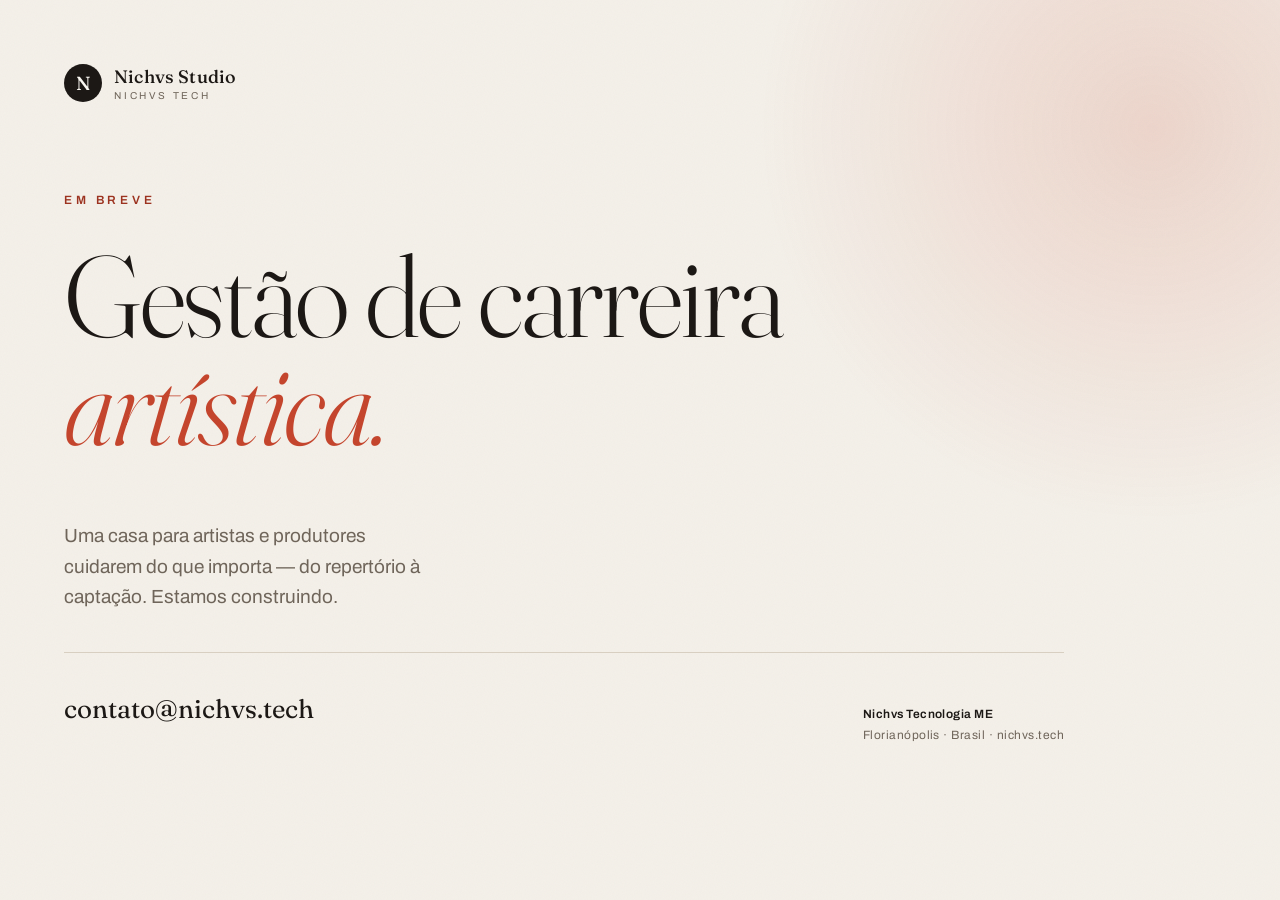
==== index.html @ f80155aa "feat: landing em breve nichvs.studio" ====
<!DOCTYPE html>
<html lang="pt-BR">
<head>
<meta charset="UTF-8">
<meta name="viewport" content="width=device-width, initial-scale=1.0">
<title>Nichvs Studio — em breve</title>
<meta name="description" content="Nichvs Studio — gestão de carreira artística. Em breve.">
<meta property="og:title" content="Nichvs Studio">
<meta property="og:description" content="Gestão de carreira artística. Em breve.">
<meta property="og:type" content="website">
<link rel="preconnect" href="https://fonts.googleapis.com">
<link rel="preconnect" href="https://fonts.gstatic.com" crossorigin>
<link href="https://fonts.googleapis.com/css2?family=Fraunces:opsz,wght@9..144,300;9..144,400;9..144,500;9..144,600&family=Archivo:wght@400;500;600&display=swap" rel="stylesheet">
<style>
  :root{
    --bg:#f4f0e9;
    --ink:#1c1815;
    --muted:#6f655a;
    --line:#d8cfc1;
    --accent:#c4452d;       /* terracotta quente */
    --accent-deep:#9c3320;
    --paper:#faf7f1;
    --display:'Fraunces', Georgia, serif;
    --body:'Archivo', system-ui, sans-serif;
  }
  *{margin:0;padding:0;box-sizing:border-box}
  html,body{height:100%}
  body{
    font-family:var(--body);
    background:var(--bg);
    color:var(--ink);
    -webkit-font-smoothing:antialiased;
    overflow:hidden;
    position:relative;
  }
  /* textura de grão sutil */
  body::before{
    content:"";
    position:fixed; inset:0;
    background-image:url("data:image/svg+xml,%3Csvg xmlns='http://www.w3.org/2000/svg' width='120' height='120'%3E%3Cfilter id='n'%3E%3CfeTurbulence type='fractalNoise' baseFrequency='0.9' numOctaves='3'/%3E%3C/filter%3E%3Crect width='100%25' height='100%25' filter='url(%23n)' opacity='0.035'/%3E%3C/svg%3E");
    pointer-events:none; z-index:1;
  }
  /* halo de cor quente */
  .halo{
    position:fixed;
    width:70vmax; height:70vmax;
    right:-25vmax; top:-25vmax;
    background:radial-gradient(circle, rgba(196,69,45,0.16), transparent 62%);
    border-radius:50%;
    z-index:0;
    animation:drift 22s ease-in-out infinite alternate;
  }
  @keyframes drift{ from{transform:translate(0,0)} to{transform:translate(-4vmax,4vmax)} }

  .wrap{
    position:relative; z-index:2;
    height:100%;
    display:flex; flex-direction:column;
    padding:clamp(28px,5vw,64px);
  }
  header{
    display:flex; align-items:center; gap:12px;
    opacity:0; animation:rise .9s .1s cubic-bezier(.2,.8,.2,1) forwards;
  }
  .mark{
    width:38px; height:38px; border-radius:50%;
    background:var(--ink); color:var(--paper);
    display:grid; place-items:center;
    font-family:var(--display); font-weight:500; font-size:19px;
    line-height:1;
  }
  .brand{ font-family:var(--display); font-weight:500; font-size:18px; letter-spacing:.01em; }
  .brand small{ display:block; font-family:var(--body); font-weight:400; font-size:10px; letter-spacing:.28em; text-transform:uppercase; color:var(--muted); margin-top:2px;}

  main{ flex:1; display:flex; flex-direction:column; justify-content:center; max-width:1000px; }
  .eyebrow{
    font-size:12px; letter-spacing:.32em; text-transform:uppercase; color:var(--accent-deep);
    font-weight:600; margin-bottom:clamp(20px,3vw,34px);
    opacity:0; animation:rise .9s .3s cubic-bezier(.2,.8,.2,1) forwards;
  }
  h1{
    font-family:var(--display);
    font-weight:300;
    font-size:clamp(44px,9vw,124px);
    line-height:.94;
    letter-spacing:-.02em;
    margin-bottom:clamp(22px,3vw,32px);
  }
  h1 .l{ display:block; opacity:0; transform:translateY(26px); animation:rise 1s cubic-bezier(.2,.8,.2,1) forwards; }
  h1 .l:nth-child(1){ animation-delay:.42s }
  h1 .l:nth-child(2){ animation-delay:.54s }
  h1 em{ font-style:italic; color:var(--accent); }
  h1 .l:last-child{ padding-bottom:.12em; }
  .tag{
    font-size:clamp(15px,1.7vw,19px);
    color:var(--muted); max-width:33ch; line-height:1.6;
    margin-top:clamp(10px,1.6vw,18px);
    opacity:0; animation:rise .9s .72s cubic-bezier(.2,.8,.2,1) forwards;
  }
  .rule{
    height:1px; background:var(--line); margin:clamp(26px,4vw,40px) 0;
    transform:scaleX(0); transform-origin:left;
    animation:grow 1.1s .8s cubic-bezier(.2,.8,.2,1) forwards;
  }
  @keyframes grow{ to{transform:scaleX(1)} }

  footer{
    display:flex; flex-wrap:wrap; gap:16px 40px; align-items:baseline; justify-content:space-between;
    opacity:0; animation:rise .9s .95s cubic-bezier(.2,.8,.2,1) forwards;
  }
  .contact{ font-family:var(--display); font-size:clamp(18px,2.4vw,26px); color:var(--ink); text-decoration:none; position:relative; }
  .contact::after{ content:""; position:absolute; left:0; bottom:-3px; width:100%; height:1px; background:var(--accent); transform:scaleX(0); transform-origin:right; transition:transform .4s cubic-bezier(.2,.8,.2,1);}
  .contact:hover::after{ transform:scaleX(1); transform-origin:left; }
  .meta{ font-size:12px; letter-spacing:.04em; color:var(--muted); line-height:1.7;}
  .meta b{ color:var(--ink); font-weight:600; }

  @keyframes rise{ to{opacity:1; transform:translateY(0)} }
  @media (max-width:600px){
    body{overflow-y:auto}
    footer{flex-direction:column; gap:20px}
  }
</style>
</head>
<body>
  <div class="halo"></div>
  <div class="wrap">
    <header>
      <div class="mark">N</div>
      <div class="brand">Nichvs Studio<small>Nichvs Tech</small></div>
    </header>

    <main>
      <div class="eyebrow">Em breve</div>
      <h1>
        <span class="l">Gestão de carreira</span>
        <span class="l"><em>artística.</em></span>
      </h1>
      <p class="tag">Uma casa para artistas e produtores cuidarem do que importa — do repertório à captação. Estamos construindo.</p>
      <div class="rule"></div>
      <footer>
        <a class="contact" href="mailto:contato@nichvs.tech">contato@nichvs.tech</a>
        <div class="meta">
          <b>Nichvs Tecnologia ME</b><br>
          Florianópolis · Brasil · nichvs.tech
        </div>
      </footer>
    </main>
  </div>
</body>
</html>
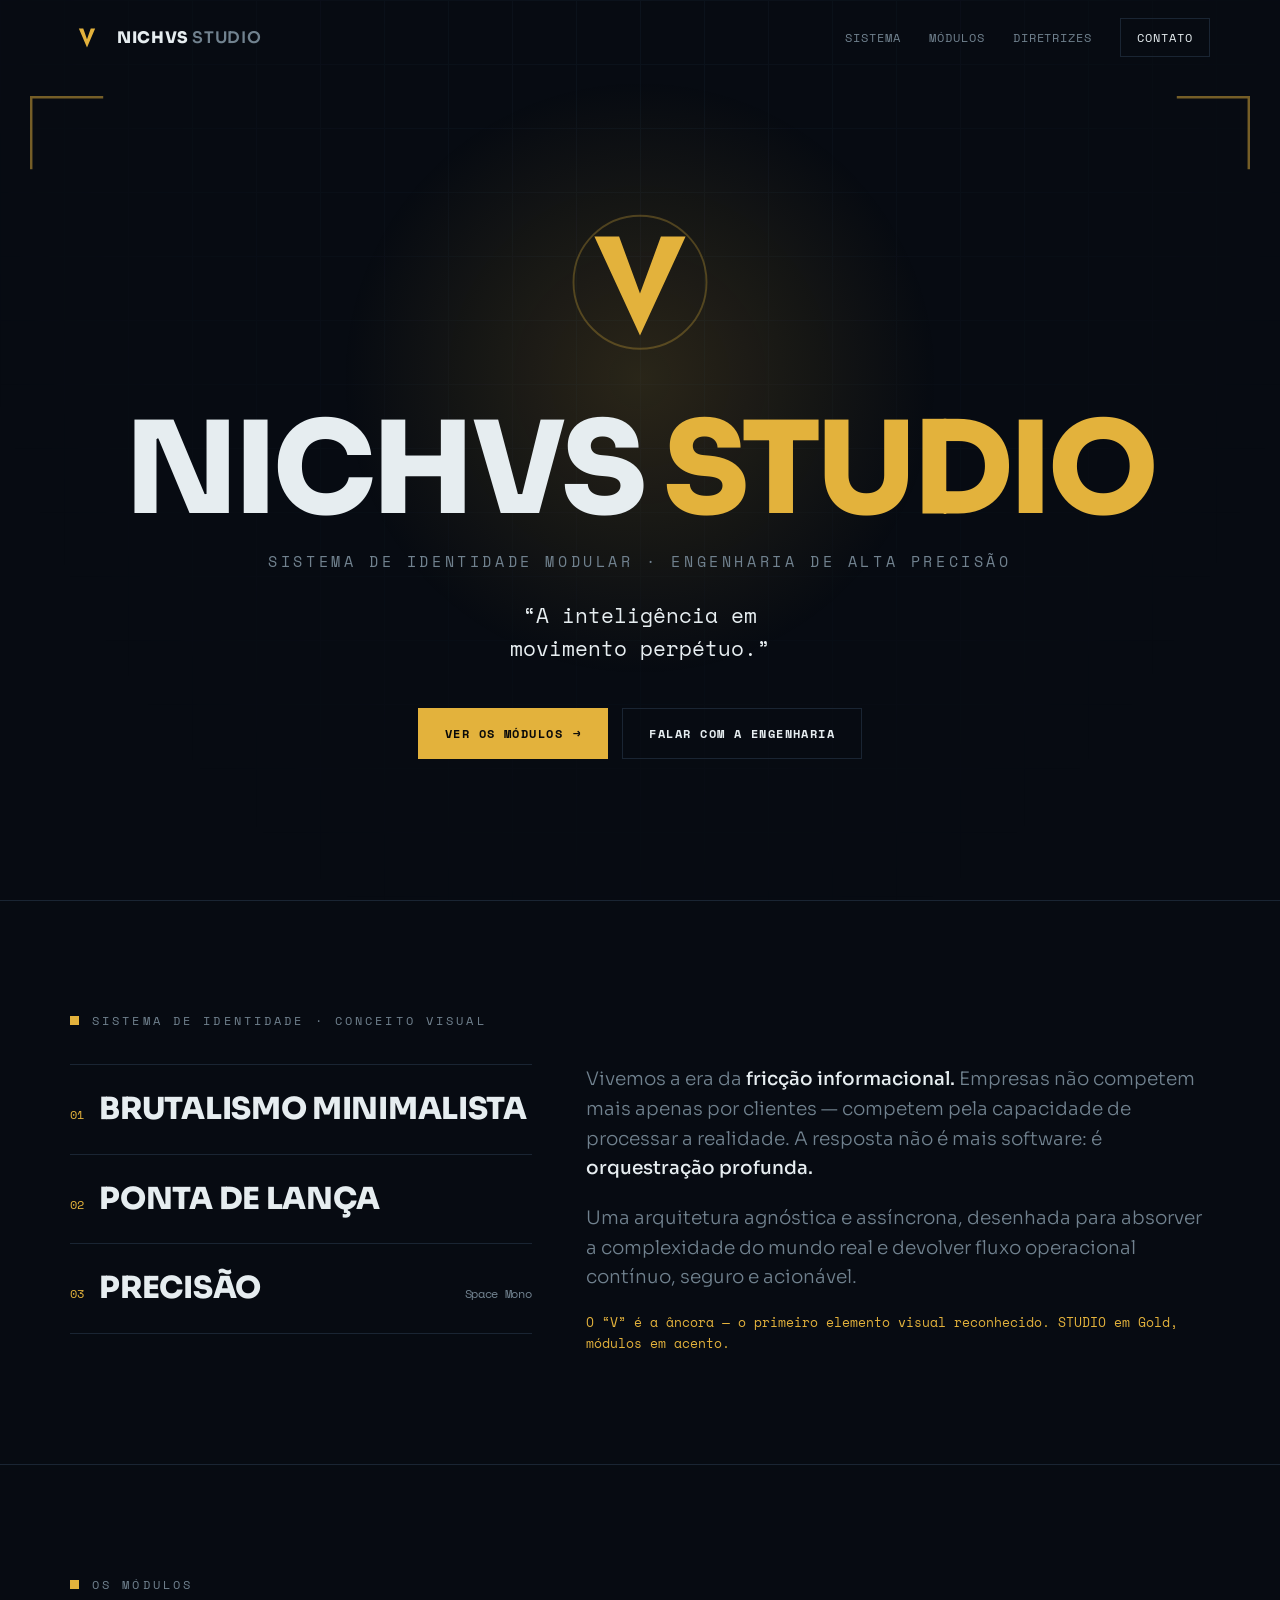
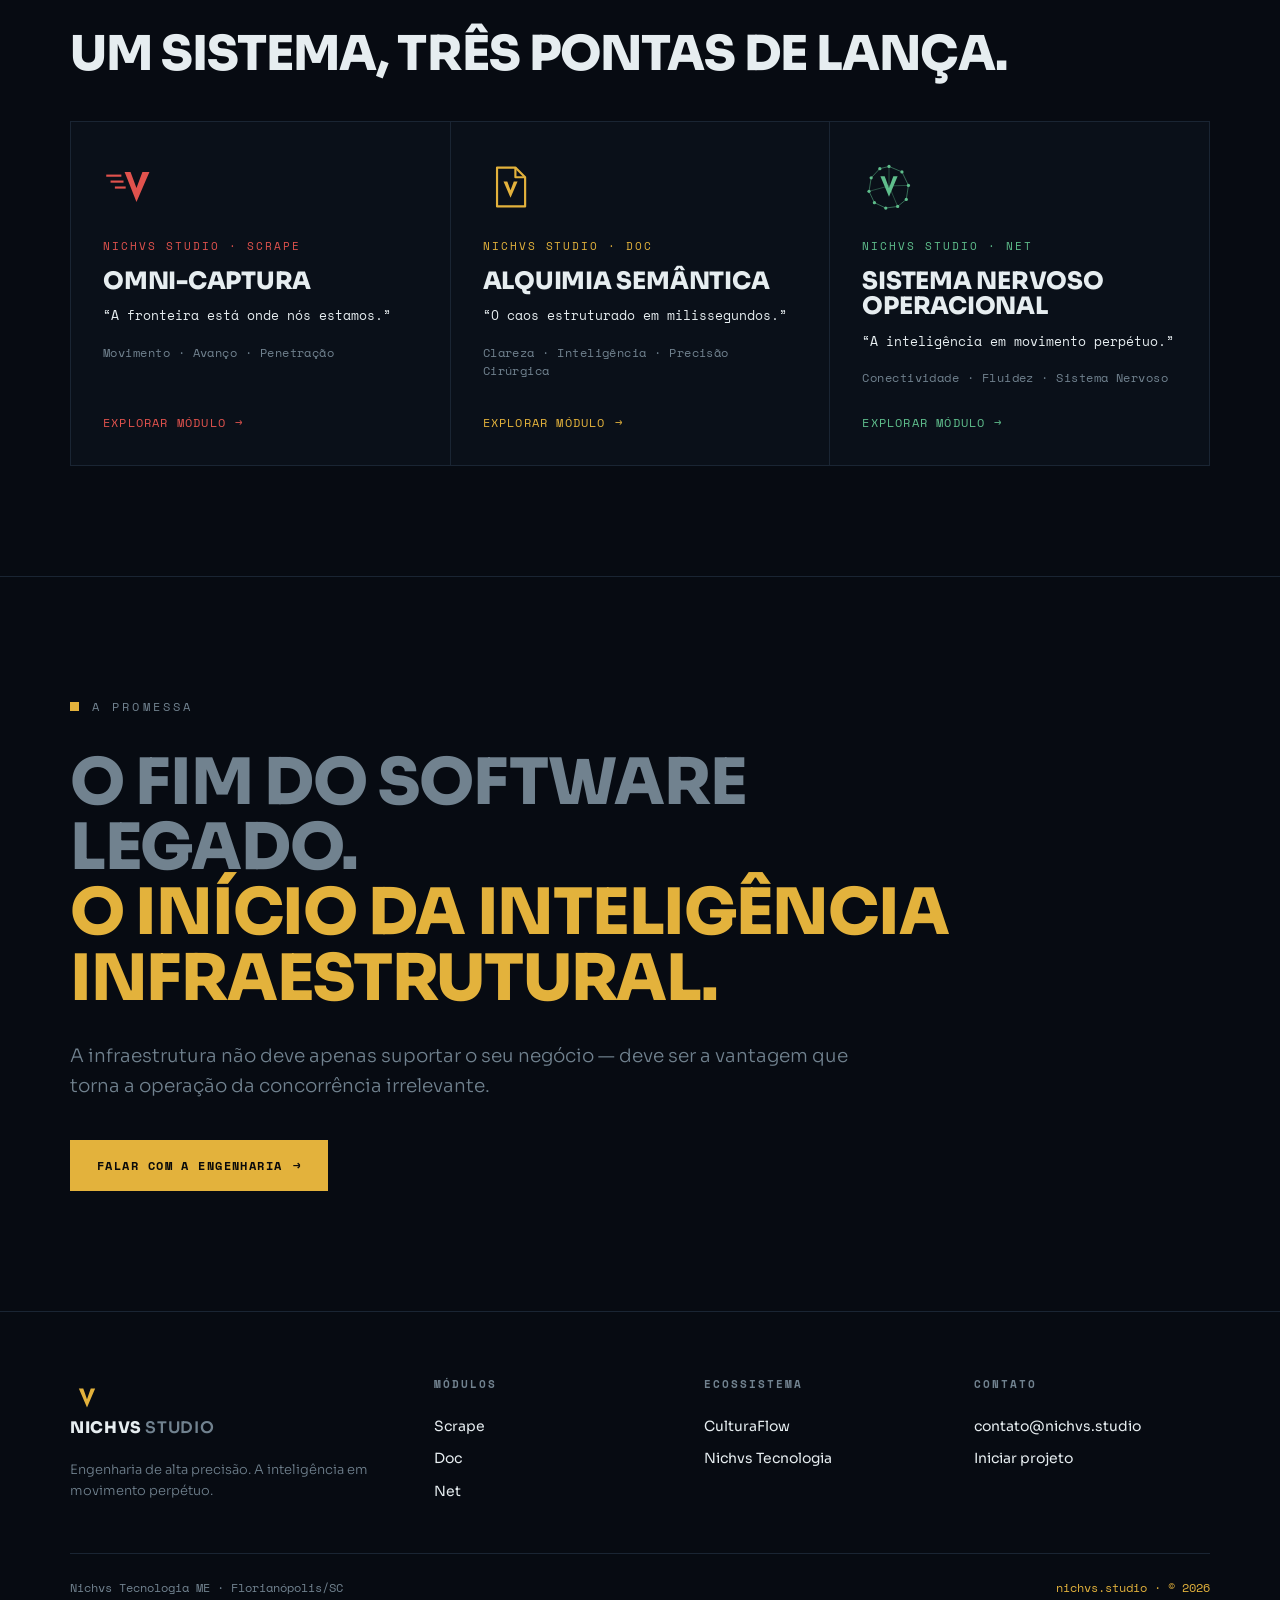
==== commit 5fde5bfe: "Rename index_2.html to index.html" ====
--- a/index.html
+++ b/index.html
@@ -1,150 +1 @@
-<!DOCTYPE html>
-<html lang="pt-BR">
-<head>
-<meta charset="UTF-8">
-<meta name="viewport" content="width=device-width, initial-scale=1.0">
-<title>Nichvs Studio — em breve</title>
-<meta name="description" content="Nichvs Studio — gestão de carreira artística. Em breve.">
-<meta property="og:title" content="Nichvs Studio">
-<meta property="og:description" content="Gestão de carreira artística. Em breve.">
-<meta property="og:type" content="website">
-<link rel="preconnect" href="https://fonts.googleapis.com">
-<link rel="preconnect" href="https://fonts.gstatic.com" crossorigin>
-<link href="https://fonts.googleapis.com/css2?family=Fraunces:opsz,wght@9..144,300;9..144,400;9..144,500;9..144,600&family=Archivo:wght@400;500;600&display=swap" rel="stylesheet">
-<style>
-  :root{
-    --bg:#f4f0e9;
-    --ink:#1c1815;
-    --muted:#6f655a;
-    --line:#d8cfc1;
-    --accent:#c4452d;       /* terracotta quente */
-    --accent-deep:#9c3320;
-    --paper:#faf7f1;
-    --display:'Fraunces', Georgia, serif;
-    --body:'Archivo', system-ui, sans-serif;
-  }
-  *{margin:0;padding:0;box-sizing:border-box}
-  html,body{height:100%}
-  body{
-    font-family:var(--body);
-    background:var(--bg);
-    color:var(--ink);
-    -webkit-font-smoothing:antialiased;
-    overflow:hidden;
-    position:relative;
-  }
-  /* textura de grão sutil */
-  body::before{
-    content:"";
-    position:fixed; inset:0;
-    background-image:url("data:image/svg+xml,%3Csvg xmlns='http://www.w3.org/2000/svg' width='120' height='120'%3E%3Cfilter id='n'%3E%3CfeTurbulence type='fractalNoise' baseFrequency='0.9' numOctaves='3'/%3E%3C/filter%3E%3Crect width='100%25' height='100%25' filter='url(%23n)' opacity='0.035'/%3E%3C/svg%3E");
-    pointer-events:none; z-index:1;
-  }
-  /* halo de cor quente */
-  .halo{
-    position:fixed;
-    width:70vmax; height:70vmax;
-    right:-25vmax; top:-25vmax;
-    background:radial-gradient(circle, rgba(196,69,45,0.16), transparent 62%);
-    border-radius:50%;
-    z-index:0;
-    animation:drift 22s ease-in-out infinite alternate;
-  }
-  @keyframes drift{ from{transform:translate(0,0)} to{transform:translate(-4vmax,4vmax)} }
-
-  .wrap{
-    position:relative; z-index:2;
-    height:100%;
-    display:flex; flex-direction:column;
-    padding:clamp(28px,5vw,64px);
-  }
-  header{
-    display:flex; align-items:center; gap:12px;
-    opacity:0; animation:rise .9s .1s cubic-bezier(.2,.8,.2,1) forwards;
-  }
-  .mark{
-    width:38px; height:38px; border-radius:50%;
-    background:var(--ink); color:var(--paper);
-    display:grid; place-items:center;
-    font-family:var(--display); font-weight:500; font-size:19px;
-    line-height:1;
-  }
-  .brand{ font-family:var(--display); font-weight:500; font-size:18px; letter-spacing:.01em; }
-  .brand small{ display:block; font-family:var(--body); font-weight:400; font-size:10px; letter-spacing:.28em; text-transform:uppercase; color:var(--muted); margin-top:2px;}
-
-  main{ flex:1; display:flex; flex-direction:column; justify-content:center; max-width:1000px; }
-  .eyebrow{
-    font-size:12px; letter-spacing:.32em; text-transform:uppercase; color:var(--accent-deep);
-    font-weight:600; margin-bottom:clamp(20px,3vw,34px);
-    opacity:0; animation:rise .9s .3s cubic-bezier(.2,.8,.2,1) forwards;
-  }
-  h1{
-    font-family:var(--display);
-    font-weight:300;
-    font-size:clamp(44px,9vw,124px);
-    line-height:.94;
-    letter-spacing:-.02em;
-    margin-bottom:clamp(22px,3vw,32px);
-  }
-  h1 .l{ display:block; opacity:0; transform:translateY(26px); animation:rise 1s cubic-bezier(.2,.8,.2,1) forwards; }
-  h1 .l:nth-child(1){ animation-delay:.42s }
-  h1 .l:nth-child(2){ animation-delay:.54s }
-  h1 em{ font-style:italic; color:var(--accent); }
-  h1 .l:last-child{ padding-bottom:.12em; }
-  .tag{
-    font-size:clamp(15px,1.7vw,19px);
-    color:var(--muted); max-width:33ch; line-height:1.6;
-    margin-top:clamp(10px,1.6vw,18px);
-    opacity:0; animation:rise .9s .72s cubic-bezier(.2,.8,.2,1) forwards;
-  }
-  .rule{
-    height:1px; background:var(--line); margin:clamp(26px,4vw,40px) 0;
-    transform:scaleX(0); transform-origin:left;
-    animation:grow 1.1s .8s cubic-bezier(.2,.8,.2,1) forwards;
-  }
-  @keyframes grow{ to{transform:scaleX(1)} }
-
-  footer{
-    display:flex; flex-wrap:wrap; gap:16px 40px; align-items:baseline; justify-content:space-between;
-    opacity:0; animation:rise .9s .95s cubic-bezier(.2,.8,.2,1) forwards;
-  }
-  .contact{ font-family:var(--display); font-size:clamp(18px,2.4vw,26px); color:var(--ink); text-decoration:none; position:relative; }
-  .contact::after{ content:""; position:absolute; left:0; bottom:-3px; width:100%; height:1px; background:var(--accent); transform:scaleX(0); transform-origin:right; transition:transform .4s cubic-bezier(.2,.8,.2,1);}
-  .contact:hover::after{ transform:scaleX(1); transform-origin:left; }
-  .meta{ font-size:12px; letter-spacing:.04em; color:var(--muted); line-height:1.7;}
-  .meta b{ color:var(--ink); font-weight:600; }
-
-  @keyframes rise{ to{opacity:1; transform:translateY(0)} }
-  @media (max-width:600px){
-    body{overflow-y:auto}
-    footer{flex-direction:column; gap:20px}
-  }
-</style>
-</head>
-<body>
-  <div class="halo"></div>
-  <div class="wrap">
-    <header>
-      <div class="mark">N</div>
-      <div class="brand">Nichvs Studio<small>Nichvs Tech</small></div>
-    </header>
-
-    <main>
-      <div class="eyebrow">Em breve</div>
-      <h1>
-        <span class="l">Gestão de carreira</span>
-        <span class="l"><em>artística.</em></span>
-      </h1>
-      <p class="tag">Uma casa para artistas e produtores cuidarem do que importa — do repertório à captação. Estamos construindo.</p>
-      <div class="rule"></div>
-      <footer>
-        <a class="contact" href="mailto:contato@nichvs.tech">contato@nichvs.tech</a>
-        <div class="meta">
-          <b>Nichvs Tecnologia ME</b><br>
-          Florianópolis · Brasil · nichvs.tech
-        </div>
-      </footer>
-    </main>
-  </div>
-</body>
-</html>
+<!DOCTYPE html><html lang="pt-BR"><head><meta charset="UTF-8"/><meta name="viewport" content="width=device-width, initial-scale=1.0"/><title>NICHVS STUDIO — A inteligência em movimento perpétuo</title><meta name="description" content="NICHVS STUDIO — Engenharia de alta precisão. Sistema de identidade modular: Scrape, Doc e Net. Orquestração, inteligência e governança em larga escala."/><link rel="preconnect" href="https://fonts.googleapis.com"/><link rel="preconnect" href="https://fonts.gstatic.com" crossorigin/><link href="https://fonts.googleapis.com/css2?family=Sora:wght@300;400;600;800&family=Space+Mono:wght@400;700&display=swap" rel="stylesheet"/><link rel="stylesheet" href="studio.css"/></head><body class=""><header id="head"><div class="wrap nav"><a class="brand" href="index.html" aria-label="NICHVS STUDIO"><svg viewBox="0 0 100 100" aria-hidden="true"><path class="v-fill" d="M26 22 L50 78 L74 22 L61 22 L50 54 L39 22 Z"/></svg><span class="bt">NICHVS <span>STUDIO</span></span></a><nav class="nav-links"><a href="index.html#sistema">Sistema</a><a href="index.html#modulos">Módulos</a><a href="index.html#diretrizes">Diretrizes</a><a class="nav-cta" href="mailto:contato@nichvs.studio">Contato</a></nav></div></header><main id="top"><section class="hero"><div class="hero-glow"></div><svg class="hero-frame" viewBox="0 0 100 100" preserveAspectRatio="none"><path d="M0 6 V0 H6 M94 0 H100 V6 M100 94 V100 H94 M6 100 H0 V94" fill="none" stroke="currentColor" stroke-width=".4"/></svg><div class="wrap"><div class="hero-inner"><svg class="hero-mark" viewBox="0 0 100 100" aria-hidden="true"><circle cx="50" cy="48" r="35" class="v-stroke" stroke-width="1" opacity=".28"/><path class="v-fill" d="M26 24 L50 76 L74 24 L61 24 L50 54 L39 24 Z"/></svg><h1>NICHVS <span class="b2">STUDIO</span></h1><div class="hero-sub">Sistema de Identidade Modular · Engenharia de Alta Precisão</div><p class="hero-tag">“A inteligência em movimento perpétuo.”</p><div class="hero-actions"><a class="btn btn-primary" href="#modulos">Ver os módulos <span class="arw">&rarr;</span></a><a class="btn btn-ghost" href="mailto:contato@nichvs.studio">Falar com a engenharia</a></div></div></div></section><section class="sec" id="sistema"><div class="wrap"><div class="sec-label reveal">Sistema de Identidade · Conceito Visual</div><div class="concept"><ul class="concept-list reveal"><li><span class="n">01</span> Brutalismo Minimalista</li><li><span class="n">02</span> Ponta de Lança</li><li><span class="n">03</span> Precisão <span class="sm">Space Mono</span></li></ul><div class="reveal"><p>Vivemos a era da <strong>fricção informacional.</strong> Empresas não competem mais apenas por clientes — competem pela capacidade de processar a realidade. A resposta não é mais software: é <strong>orquestração profunda.</strong></p><p>Uma arquitetura agnóstica e assíncrona, desenhada para absorver a complexidade do mundo real e devolver fluxo operacional contínuo, seguro e acionável.</p><div class="anchor-note">O “V” é a âncora — o primeiro elemento visual reconhecido. STUDIO em Gold, módulos em acento.</div></div></div></div></section><section class="sec" id="modulos"><div class="wrap"><div class="sec-label reveal">Os Módulos</div><h2 class="reveal" style="margin-bottom:40px">Um sistema, três pontas de lança.</h2><div class="mods"><a class="mod m-scrape reveal" href="scrape.html"><svg class="mod-ico" viewBox="0 0 100 100" aria-hidden="true"><g class="v-fill"><rect x="6" y="27" width="28" height="4"/><rect x="14" y="38" width="24" height="4"/><rect x="22" y="49" width="20" height="4"/></g><path class="v-fill" d="M40 22 L62 78 L86 22 L73 22 L62 52 L51 22 Z"/></svg><div class="mod-name">NICHVS STUDIO · SCRAPE</div><h3>Omni-Captura</h3><div class="mtag">“A fronteira está onde nós estamos.”</div><div class="mcon">Movimento · Avanço · Penetração</div><span class="go">Explorar módulo <span class="arw">&rarr;</span></span></a><a class="mod m-doc reveal" href="doc.html"><svg class="mod-ico" viewBox="0 0 100 100" aria-hidden="true"><path class="v-stroke" stroke-width="4" stroke-linejoin="round" d="M26 14 H60 L78 32 V86 H26 Z"/><path class="v-stroke" stroke-width="4" stroke-linejoin="round" d="M60 14 V32 H78"/><path class="v-fill" d="M38 40 L51 70 L64 40 L57 40 L51 56 L45 40 Z"/></svg><div class="mod-name">NICHVS STUDIO · DOC</div><h3>Alquimia Semântica</h3><div class="mtag">“O caos estruturado em milissegundos.”</div><div class="mcon">Clareza · Inteligência · Precisão Cirúrgica</div><span class="go">Explorar módulo <span class="arw">&rarr;</span></span></a><a class="mod m-net reveal" href="net.html"><svg class="mod-ico" viewBox="0 0 100 100" aria-hidden="true"><path class="v-stroke" stroke-width="1.2" opacity=".8" d="M50 12 L74 22 L86 47 L82 73 L66 86 L44 89 L23 79 L13 58 L17 33 L33 16 Z"/><path class="v-stroke" stroke-width="1.2" opacity=".55" d="M50 12 L50 48 M13 58 L50 48 M86 47 L50 48 M66 86 L50 48"/><circle class="net-node pulse" cx="50" cy="12" r="3" style="animation-delay:0.00s"/><circle class="net-node pulse" cx="74" cy="22" r="3" style="animation-delay:0.18s"/><circle class="net-node pulse" cx="86" cy="47" r="3" style="animation-delay:0.36s"/><circle class="net-node pulse" cx="82" cy="73" r="3" style="animation-delay:0.54s"/><circle class="net-node pulse" cx="66" cy="86" r="3" style="animation-delay:0.72s"/><circle class="net-node pulse" cx="44" cy="89" r="3" style="animation-delay:0.90s"/><circle class="net-node pulse" cx="23" cy="79" r="3" style="animation-delay:1.08s"/><circle class="net-node pulse" cx="13" cy="58" r="3" style="animation-delay:1.26s"/><circle class="net-node pulse" cx="17" cy="33" r="3" style="animation-delay:1.44s"/><circle class="net-node pulse" cx="33" cy="16" r="3" style="animation-delay:1.62s"/><path class="v-fill" d="M34 30 L50 68 L66 30 L58 30 L50 52 L42 30 Z"/></svg><div class="mod-name">NICHVS STUDIO · NET</div><h3>Sistema Nervoso Operacional</h3><div class="mtag">“A inteligência em movimento perpétuo.”</div><div class="mcon">Conectividade · Fluidez · Sistema Nervoso</div><span class="go">Explorar módulo <span class="arw">&rarr;</span></span></a></div></div></section><section class="promise" id="diretrizes"><div class="wrap"><div class="sec-label reveal">A Promessa</div><h2 class="big reveal"><span class="l1">O fim do software legado.</span><br><span class="l2">O início da inteligência infraestrutural.</span></h2><p class="sub reveal">A infraestrutura não deve apenas suportar o seu negócio — deve ser a vantagem que torna a operação da concorrência irrelevante.</p><a class="btn btn-primary reveal" href="mailto:contato@nichvs.studio">Falar com a engenharia <span class="arw">&rarr;</span></a></div></section></main><footer><div class="wrap"><div class="fgrid"><div class="fcol"><a class="brand" href="index.html"><svg viewBox="0 0 100 100" aria-hidden="true"><path class="v-fill" d="M26 22 L50 78 L74 22 L61 22 L50 54 L39 22 Z"/></svg><span class="bt">NICHVS <span>STUDIO</span></span></a><p class="fabout">Engenharia de alta precisão. A inteligência em movimento perpétuo.</p></div><div class="fcol"><h4>Módulos</h4><a href="scrape.html">Scrape</a><a href="doc.html">Doc</a><a href="net.html">Net</a></div><div class="fcol"><h4>Ecossistema</h4><a href="https://culturaflow.netlify.app" target="_blank" rel="noopener">CulturaFlow</a><a href="https://nichvs.tech" target="_blank" rel="noopener">Nichvs Tecnologia</a></div><div class="fcol"><h4>Contato</h4><a href="mailto:contato@nichvs.studio">contato@nichvs.studio</a><a href="mailto:contato@nichvs.studio?subject=Novo%20projeto">Iniciar projeto</a></div></div><div class="fmeta"><span>Nichvs Tecnologia ME · Florianópolis/SC</span><span class="gold">nichvs.studio · © 2026</span></div></div></footer><script>(function(){"use strict";var h=document.getElementById("head");function s(){if(window.pageYOffset>40){h.classList.add("scrolled");}else{h.classList.remove("scrolled");}}window.addEventListener("scroll",s,{passive:true});s();var it=document.querySelectorAll(".reveal");if("IntersectionObserver" in window){var io=new IntersectionObserver(function(e){for(var i=0;i<e.length;i++){if(e[i].isIntersecting){e[i].target.classList.add("in");io.unobserve(e[i].target);}}},{threshold:.12,rootMargin:"0px 0px -40px 0px"});for(var j=0;j<it.length;j++){io.observe(it[j]);}}else{for(var k=0;k<it.length;k++){it[k].classList.add("in");}}})();</script></body></html>
--- a/studio.css
+++ b/studio.css
@@ -0,0 +1,182 @@
+/* ============================================================
+   NICHVS STUDIO — Sistema de Identidade Modular
+   Brutalismo Minimalista · Ponta de Lança · Precisão
+   ============================================================ */
+:root{
+  --void:#070b12;
+  --surface:#0a1019;
+  --surface-2:#0e1722;
+  --line:#1a2533;
+  --line-soft:#121c28;
+  --text:#E6EDF0;
+  --muted:#71828F;
+  --gold:#E3B23C;
+  --red:#E0524D;
+  --green:#5FBE8C;
+  --c:var(--gold);           /* cor de acento por página (default = master) */
+  --maxw:1200px;
+}
+body.mod-scrape{--c:var(--red)}
+body.mod-doc{--c:var(--gold)}
+body.mod-net{--c:var(--green)}
+
+*{box-sizing:border-box;margin:0;padding:0}
+html{scroll-behavior:smooth;-webkit-text-size-adjust:100%}
+body{
+  background:var(--void);color:var(--text);
+  font-family:"Sora",system-ui,-apple-system,sans-serif;
+  line-height:1.6;font-weight:400;overflow-x:hidden;-webkit-font-smoothing:antialiased;
+}
+/* faint engineering grid */
+body::before{
+  content:"";position:fixed;inset:0;z-index:0;pointer-events:none;opacity:.5;
+  background-image:linear-gradient(var(--line-soft) 1px,transparent 1px),linear-gradient(90deg,var(--line-soft) 1px,transparent 1px);
+  background-size:64px 64px;mask-image:radial-gradient(ellipse at 50% 0%,#000 0%,transparent 78%);
+  -webkit-mask-image:radial-gradient(ellipse at 50% 0%,#000 0%,transparent 78%);
+}
+.wrap{max-width:var(--maxw);margin:0 auto;padding:0 30px;position:relative;z-index:1}
+a{color:inherit;text-decoration:none}
+.mono{font-family:"Space Mono",ui-monospace,monospace}
+
+/* ---------- type ---------- */
+.eyebrow{font-family:"Space Mono",monospace;font-size:12px;letter-spacing:.28em;text-transform:uppercase;color:var(--c);display:inline-flex;align-items:center;gap:12px}
+.eyebrow::before{content:"";width:26px;height:1px;background:var(--c)}
+.kicker{font-family:"Sora",sans-serif;font-weight:800;text-transform:uppercase;letter-spacing:-.01em;line-height:1.05}
+
+/* ---------- header ---------- */
+header{position:fixed;top:0;left:0;right:0;z-index:50;border-bottom:1px solid transparent;transition:background .3s,border-color .3s,padding .3s;padding:18px 0}
+header.scrolled{background:rgba(7,11,18,.82);-webkit-backdrop-filter:blur(12px);backdrop-filter:blur(12px);border-bottom:1px solid var(--line);padding:11px 0}
+.nav{display:flex;align-items:center;justify-content:space-between;gap:24px}
+.brand{display:flex;align-items:center;gap:13px}
+.brand svg{width:34px;height:34px;display:block}
+.brand .bt{font-family:"Sora";font-weight:800;letter-spacing:.04em;font-size:16px}
+.brand .bt span{color:var(--muted);font-weight:600}
+.nav-links{display:flex;gap:28px;align-items:center}
+.nav-links a{color:var(--muted);font-family:"Space Mono",monospace;font-size:12px;letter-spacing:.08em;text-transform:uppercase;transition:color .2s}
+.nav-links a:hover{color:var(--text)}
+.nav-cta{border:1px solid var(--line);color:var(--text)!important;padding:9px 16px;transition:all .25s}
+.nav-cta:hover{border-color:var(--c);color:var(--c)!important;box-shadow:0 0 0 1px var(--c) inset}
+@media(max-width:780px){.nav-links a:not(.nav-cta){display:none}}
+
+/* ---------- buttons ---------- */
+.btn{display:inline-flex;align-items:center;gap:10px;padding:15px 26px;font-family:"Space Mono",monospace;font-size:12px;letter-spacing:.12em;text-transform:uppercase;font-weight:700;transition:all .25s;border:1px solid transparent}
+.btn .arw{transition:transform .25s}
+.btn:hover .arw{transform:translateX(4px)}
+.btn-primary{background:var(--c);color:#0a0a0a}
+.btn-primary:hover{transform:translateY(-2px);box-shadow:0 12px 28px -12px var(--c)}
+.btn-ghost{border-color:var(--line);color:var(--text)}
+.btn-ghost:hover{border-color:var(--c);color:var(--c)}
+
+/* ---------- hero ---------- */
+.hero{position:relative;min-height:100vh;display:flex;align-items:center;overflow:hidden}
+.hero-frame{position:absolute;inset:96px 30px 60px;z-index:0;pointer-events:none;color:var(--c);opacity:.5}
+.hero-glow{position:absolute;top:42%;left:50%;transform:translate(-50%,-50%);width:680px;height:680px;max-width:120vw;border-radius:50%;background:radial-gradient(circle,color-mix(in srgb,var(--c) 16%,transparent) 0%,transparent 62%);pointer-events:none;z-index:0}
+.hero-inner{width:100%;padding:140px 0 90px;text-align:center;display:flex;flex-direction:column;align-items:center}
+.hero-mark{width:min(190px,42vw);height:auto;margin-bottom:30px;overflow:visible}
+.hero h1{font-family:"Sora";font-weight:800;font-size:clamp(3rem,11vw,8rem);letter-spacing:-.03em;line-height:.92;text-transform:uppercase}
+.hero h1 .b2{color:var(--c)}
+.hero-sub{font-family:"Space Mono",monospace;font-size:clamp(12px,1.6vw,15px);letter-spacing:.24em;text-transform:uppercase;color:var(--muted);margin-top:20px}
+.hero-tag{font-family:"Space Mono",monospace;font-size:clamp(1rem,2vw,1.3rem);color:var(--text);margin-top:26px;max-width:24ch}
+.hero-actions{display:flex;gap:14px;flex-wrap:wrap;justify-content:center;margin-top:42px}
+
+/* ---------- generic section ---------- */
+section{position:relative;z-index:1}
+.sec{padding:110px 0;border-top:1px solid var(--line)}
+.sec-label{font-family:"Space Mono",monospace;font-size:12px;letter-spacing:.26em;text-transform:uppercase;color:var(--muted);display:flex;align-items:center;gap:13px;margin-bottom:34px}
+.sec-label::before{content:"";width:9px;height:9px;background:var(--c);flex:none}
+.sec h2{font-family:"Sora";font-weight:800;font-size:clamp(1.8rem,4.4vw,3rem);letter-spacing:-.02em;line-height:1.1;text-transform:uppercase}
+
+/* concept */
+.concept{display:grid;grid-template-columns:.85fr 1.15fr;gap:54px;align-items:start}
+@media(max-width:820px){.concept{grid-template-columns:1fr;gap:30px}}
+.concept-list{list-style:none;display:flex;flex-direction:column;gap:0;border-top:1px solid var(--line)}
+.concept-list li{padding:20px 0;border-bottom:1px solid var(--line);font-family:"Sora";font-weight:800;font-size:clamp(1.3rem,3vw,1.9rem);text-transform:uppercase;letter-spacing:-.01em;display:flex;align-items:baseline;gap:16px}
+.concept-list li .n{font-family:"Space Mono",monospace;font-size:12px;font-weight:400;color:var(--c)}
+.concept-list li .sm{font-family:"Space Mono",monospace;font-size:12px;font-weight:400;color:var(--muted);text-transform:none;margin-left:auto}
+.concept p{color:var(--muted);font-weight:300;font-size:clamp(1rem,1.5vw,1.16rem);margin-bottom:20px}
+.concept p strong{color:var(--text);font-weight:500}
+.concept .anchor-note{font-family:"Space Mono",monospace;font-size:13px;color:var(--c);margin-top:8px}
+
+/* ---------- modules grid (LINKS) ---------- */
+.mods{display:grid;grid-template-columns:repeat(3,1fr);gap:1px;background:var(--line);border:1px solid var(--line)}
+@media(max-width:840px){.mods{grid-template-columns:1fr}}
+.mod{background:var(--surface);padding:38px 32px 32px;display:flex;flex-direction:column;position:relative;overflow:hidden;transition:background .3s,transform .3s;--c:var(--gold)}
+.mod.m-scrape{--c:var(--red)}.mod.m-doc{--c:var(--gold)}.mod.m-net{--c:var(--green)}
+.mod::before{content:"";position:absolute;top:0;left:0;right:0;height:3px;background:var(--c);transform:scaleX(0);transform-origin:left;transition:transform .4s}
+.mod:hover{background:var(--surface-2);transform:translateY(-4px)}
+.mod:hover::before{transform:scaleX(1)}
+.mod-ico{width:54px;height:54px;color:var(--c);margin-bottom:24px;overflow:visible}
+.mod-name{font-family:"Space Mono",monospace;font-size:11px;letter-spacing:.18em;text-transform:uppercase;color:var(--c);margin-bottom:14px}
+.mod h3{font-family:"Sora";font-weight:800;font-size:1.5rem;text-transform:uppercase;letter-spacing:-.01em;line-height:1.05;margin-bottom:12px}
+.mod .mtag{font-family:"Space Mono",monospace;font-size:13px;color:var(--text);line-height:1.5;margin-bottom:18px}
+.mod .mcon{font-family:"Space Mono",monospace;font-size:11.5px;color:var(--muted);letter-spacing:.04em;margin-bottom:26px}
+.mod .go{margin-top:auto;font-family:"Space Mono",monospace;font-size:12px;letter-spacing:.1em;text-transform:uppercase;color:var(--c);display:inline-flex;align-items:center;gap:9px}
+.mod .go .arw{transition:transform .25s}
+.mod:hover .go .arw{transform:translateX(5px)}
+
+/* ---------- module page hero ---------- */
+.crumb{font-family:"Space Mono",monospace;font-size:12px;letter-spacing:.1em;text-transform:uppercase;color:var(--muted);padding-top:120px}
+.crumb a{color:var(--muted);transition:color .2s}.crumb a:hover{color:var(--text)}
+.crumb .sep{color:var(--c);margin:0 10px}
+.mhero{padding:40px 0 90px;border-bottom:1px solid var(--line)}
+.mhero-ico{width:84px;height:84px;color:var(--c);margin-bottom:30px;overflow:visible;filter:drop-shadow(0 0 22px color-mix(in srgb,var(--c) 45%,transparent))}
+.mhero .mname{font-family:"Space Mono",monospace;font-size:13px;letter-spacing:.2em;text-transform:uppercase;color:var(--c);margin-bottom:18px}
+.mhero h1{font-family:"Sora";font-weight:800;font-size:clamp(2.6rem,7vw,5rem);text-transform:uppercase;letter-spacing:-.03em;line-height:.95}
+.mhero .mtagline{font-family:"Space Mono",monospace;font-size:clamp(1.05rem,2.2vw,1.4rem);color:var(--text);margin-top:24px}
+.mhero .mcon{display:flex;gap:10px;flex-wrap:wrap;margin-top:28px}
+.mhero .mcon span{font-family:"Space Mono",monospace;font-size:11px;letter-spacing:.12em;text-transform:uppercase;color:var(--c);border:1px solid var(--c);padding:6px 13px}
+
+.mbody{padding:84px 0;display:grid;grid-template-columns:1fr 1fr;gap:54px;align-items:start}
+@media(max-width:820px){.mbody{grid-template-columns:1fr;gap:28px}}
+.mbody .lead{font-family:"Sora";font-weight:300;font-size:clamp(1.15rem,2vw,1.5rem);line-height:1.5;color:var(--text)}
+.mbody .lead strong{font-weight:600;color:var(--c)}
+.mbody .detail{color:var(--muted);font-weight:300;line-height:1.7}
+.mbody .detail p+p{margin-top:16px}
+
+.caps{list-style:none;display:flex;flex-direction:column;gap:0;border-top:1px solid var(--line);margin-top:10px}
+.caps li{padding:18px 0;border-bottom:1px solid var(--line);display:flex;gap:16px;align-items:flex-start}
+.caps li .ci{font-family:"Space Mono",monospace;font-size:12px;color:var(--c);flex:none;padding-top:3px}
+.caps li b{font-weight:600;display:block;margin-bottom:3px}
+.caps li span{color:var(--muted);font-weight:300;font-size:.94rem}
+
+/* cross-nav between modules */
+.xnav{border-top:1px solid var(--line);padding:70px 0}
+.xnav .sec-label{margin-bottom:26px}
+.xrow{display:grid;grid-template-columns:repeat(3,1fr);gap:1px;background:var(--line);border:1px solid var(--line)}
+@media(max-width:680px){.xrow{grid-template-columns:1fr}}
+.xcard{background:var(--surface);padding:26px 26px;display:flex;align-items:center;justify-content:space-between;gap:14px;transition:background .25s;--c:var(--gold)}
+.xcard.m-scrape{--c:var(--red)}.xcard.m-doc{--c:var(--gold)}.xcard.m-net{--c:var(--green)}
+.xcard:hover{background:var(--surface-2)}
+.xcard .xl{font-family:"Space Mono",monospace;font-size:11px;letter-spacing:.14em;text-transform:uppercase;color:var(--muted)}
+.xcard .xt{font-family:"Sora";font-weight:800;text-transform:uppercase;font-size:1.1rem;color:var(--c);margin-top:4px}
+.xcard .arw{color:var(--c);transition:transform .25s}.xcard:hover .arw{transform:translateX(5px)}
+
+/* ---------- promise / CTA band ---------- */
+.promise{padding:120px 0;border-top:1px solid var(--line);position:relative;overflow:hidden}
+.promise .big{font-family:"Sora";font-weight:800;font-size:clamp(2rem,5.6vw,4rem);text-transform:uppercase;letter-spacing:-.02em;line-height:1.02;max-width:18ch;margin-bottom:30px}
+.promise .big .l1{color:var(--muted)}.promise .big .l2{color:var(--c)}
+.promise .sub{color:var(--muted);font-weight:300;max-width:56ch;margin-bottom:40px;font-size:clamp(1rem,1.5vw,1.16rem)}
+
+/* ---------- footer ---------- */
+footer{border-top:1px solid var(--line);padding:64px 0 44px}
+.fgrid{display:grid;grid-template-columns:1.4fr 1fr 1fr 1fr;gap:34px}
+@media(max-width:780px){.fgrid{grid-template-columns:1fr 1fr;gap:30px}}
+.fcol h4{font-family:"Space Mono",monospace;font-size:11px;letter-spacing:.18em;text-transform:uppercase;color:var(--muted);margin-bottom:16px}
+.fcol a,.fcol .fitem{display:block;color:var(--text);font-size:14px;padding:5px 0;transition:color .2s}
+.fcol a:hover{color:var(--c)}
+.fcol .brand{margin-bottom:14px}
+.fabout{color:var(--muted);font-size:13px;font-weight:300;line-height:1.6;max-width:30ch}
+.fmeta{margin-top:46px;border-top:1px solid var(--line);padding-top:24px;display:flex;justify-content:space-between;flex-wrap:wrap;gap:10px;font-family:"Space Mono",monospace;font-size:12px;color:var(--muted)}
+.fmeta .gold{color:var(--c)}
+
+/* ---------- V / icon styles ---------- */
+.v-fill{fill:var(--c)}
+.v-stroke{stroke:var(--c);fill:none}
+.net-node{fill:var(--c)}
+.net-node.pulse{animation:pulse 3.4s ease-in-out infinite;transform-box:fill-box;transform-origin:center}
+@keyframes pulse{0%,100%{opacity:.55;transform:scale(1)}50%{opacity:1;transform:scale(1.45)}}
+
+/* ---------- reveal ---------- */
+.reveal{opacity:0;transform:translateY(22px);transition:opacity .6s ease,transform .6s ease}
+.reveal.in{opacity:1;transform:none}
+@media(prefers-reduced-motion:reduce){*{animation:none!important;transition:none!important}.reveal{opacity:1;transform:none}html{scroll-behavior:auto}}
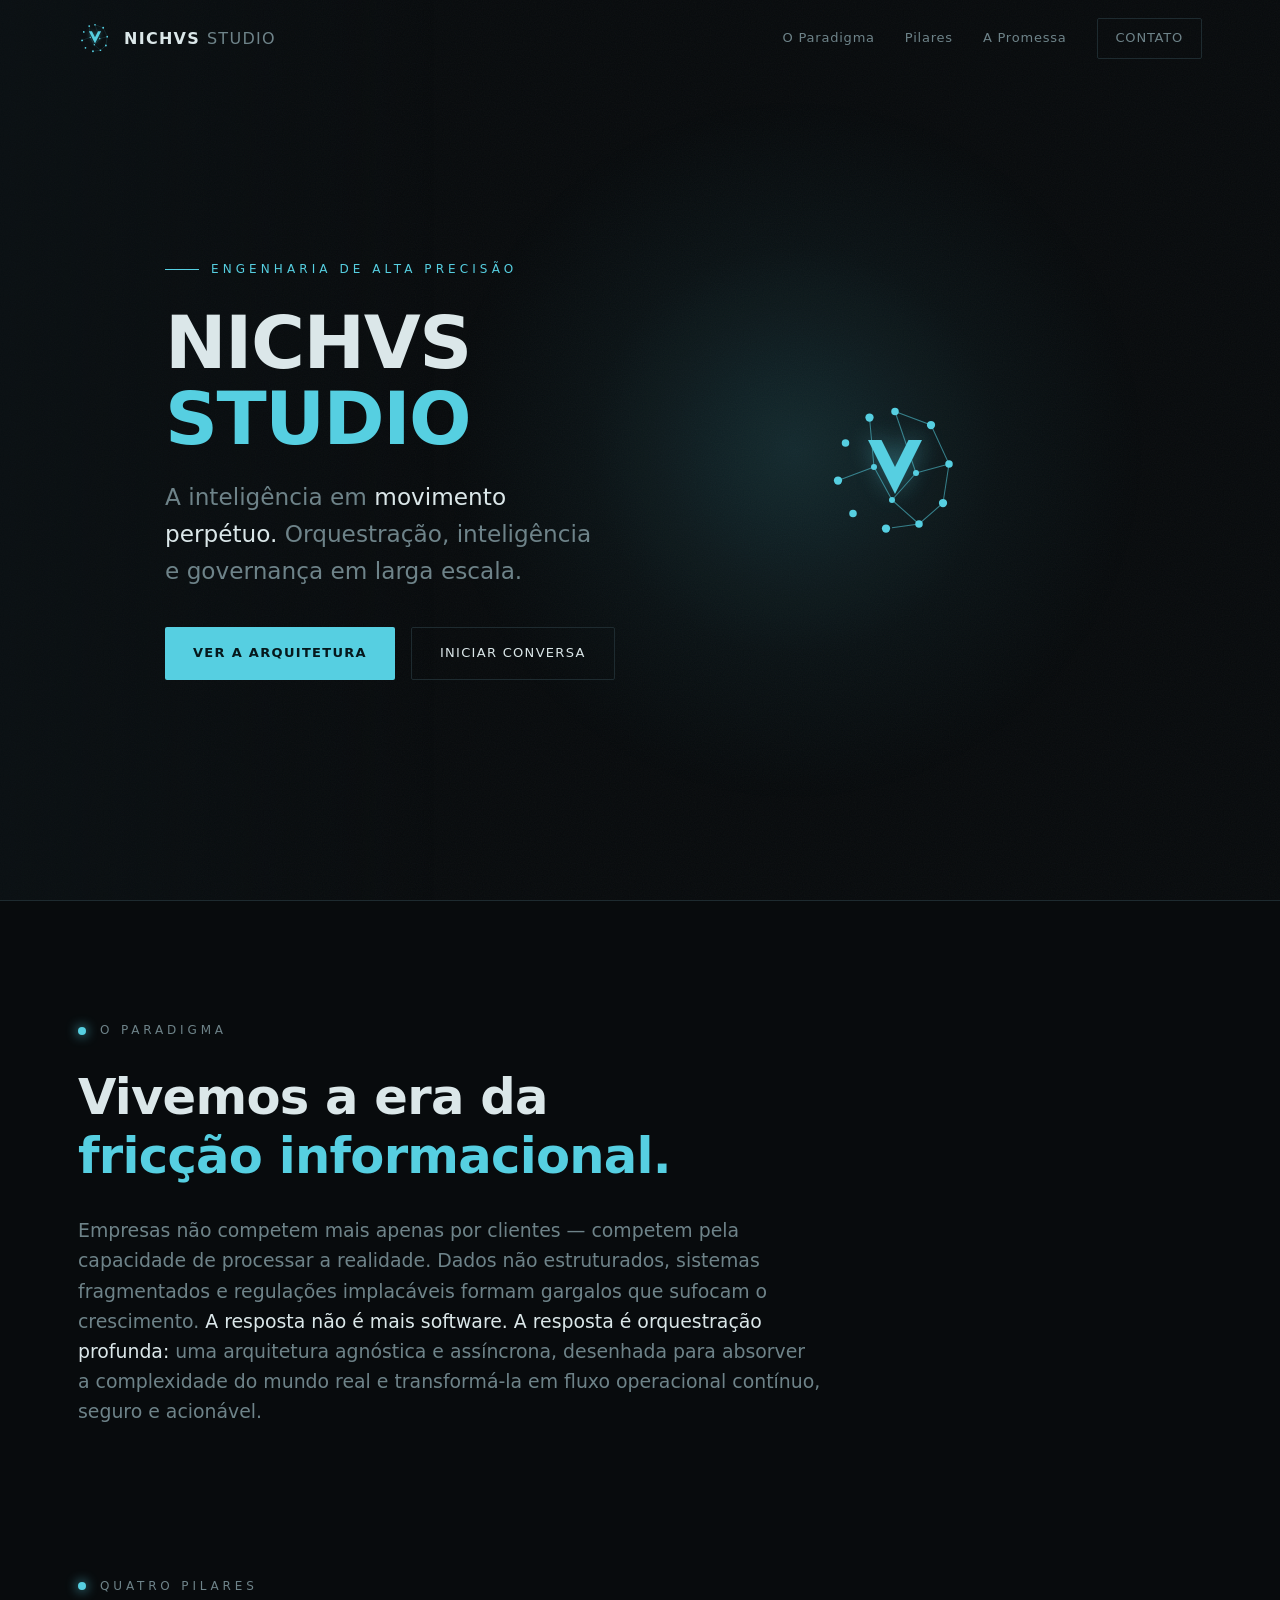
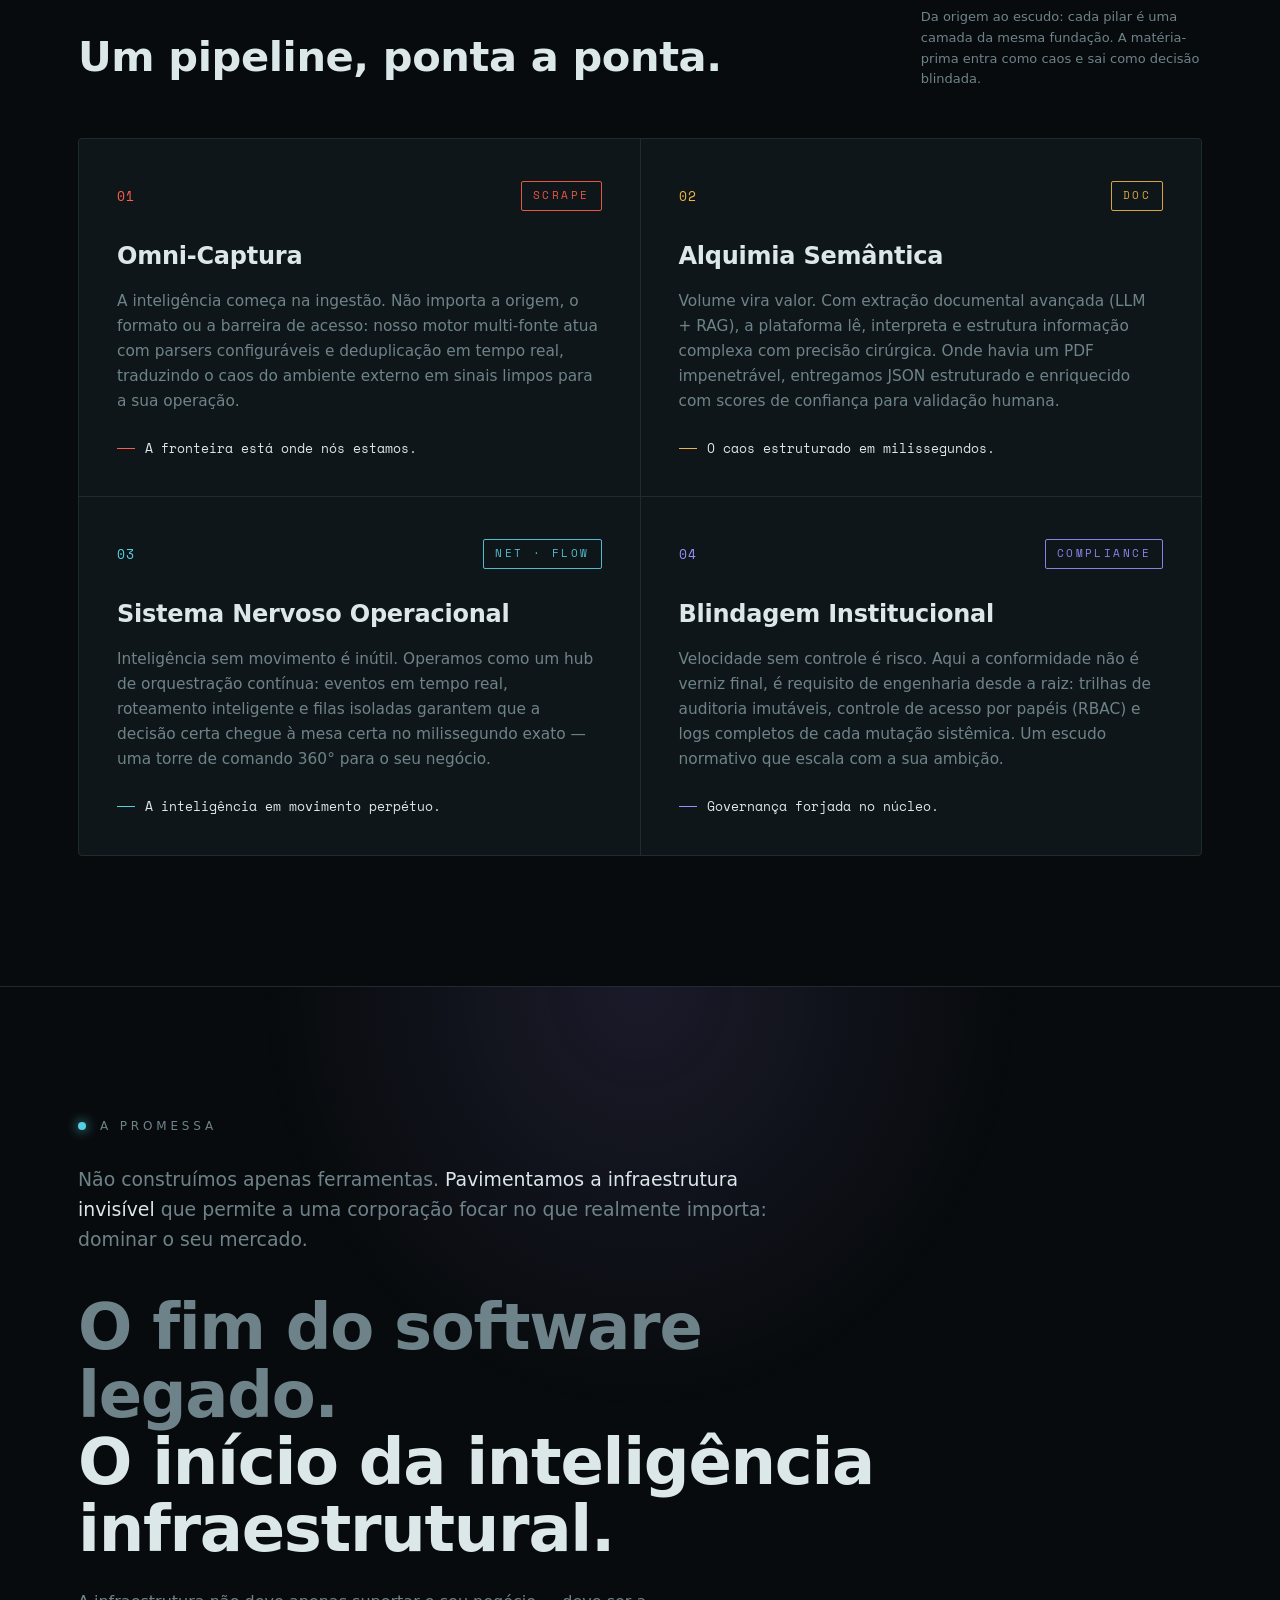
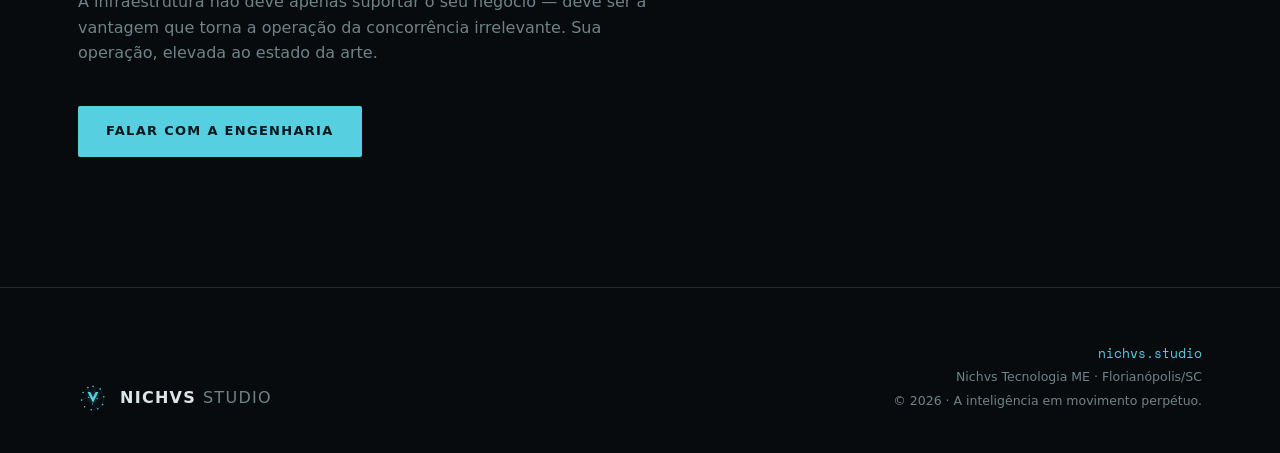
==== commit 35bfda8c: "Add files via upload" ====
--- a/index.html
+++ b/index.html
@@ -1 +1,423 @@
-<!DOCTYPE html><html lang="pt-BR"><head><meta charset="UTF-8"/><meta name="viewport" content="width=device-width, initial-scale=1.0"/><title>NICHVS STUDIO — A inteligência em movimento perpétuo</title><meta name="description" content="NICHVS STUDIO — Engenharia de alta precisão. Sistema de identidade modular: Scrape, Doc e Net. Orquestração, inteligência e governança em larga escala."/><link rel="preconnect" href="https://fonts.googleapis.com"/><link rel="preconnect" href="https://fonts.gstatic.com" crossorigin/><link href="https://fonts.googleapis.com/css2?family=Sora:wght@300;400;600;800&family=Space+Mono:wght@400;700&display=swap" rel="stylesheet"/><link rel="stylesheet" href="studio.css"/></head><body class=""><header id="head"><div class="wrap nav"><a class="brand" href="index.html" aria-label="NICHVS STUDIO"><svg viewBox="0 0 100 100" aria-hidden="true"><path class="v-fill" d="M26 22 L50 78 L74 22 L61 22 L50 54 L39 22 Z"/></svg><span class="bt">NICHVS <span>STUDIO</span></span></a><nav class="nav-links"><a href="index.html#sistema">Sistema</a><a href="index.html#modulos">Módulos</a><a href="index.html#diretrizes">Diretrizes</a><a class="nav-cta" href="mailto:contato@nichvs.studio">Contato</a></nav></div></header><main id="top"><section class="hero"><div class="hero-glow"></div><svg class="hero-frame" viewBox="0 0 100 100" preserveAspectRatio="none"><path d="M0 6 V0 H6 M94 0 H100 V6 M100 94 V100 H94 M6 100 H0 V94" fill="none" stroke="currentColor" stroke-width=".4"/></svg><div class="wrap"><div class="hero-inner"><svg class="hero-mark" viewBox="0 0 100 100" aria-hidden="true"><circle cx="50" cy="48" r="35" class="v-stroke" stroke-width="1" opacity=".28"/><path class="v-fill" d="M26 24 L50 76 L74 24 L61 24 L50 54 L39 24 Z"/></svg><h1>NICHVS <span class="b2">STUDIO</span></h1><div class="hero-sub">Sistema de Identidade Modular · Engenharia de Alta Precisão</div><p class="hero-tag">“A inteligência em movimento perpétuo.”</p><div class="hero-actions"><a class="btn btn-primary" href="#modulos">Ver os módulos <span class="arw">&rarr;</span></a><a class="btn btn-ghost" href="mailto:contato@nichvs.studio">Falar com a engenharia</a></div></div></div></section><section class="sec" id="sistema"><div class="wrap"><div class="sec-label reveal">Sistema de Identidade · Conceito Visual</div><div class="concept"><ul class="concept-list reveal"><li><span class="n">01</span> Brutalismo Minimalista</li><li><span class="n">02</span> Ponta de Lança</li><li><span class="n">03</span> Precisão <span class="sm">Space Mono</span></li></ul><div class="reveal"><p>Vivemos a era da <strong>fricção informacional.</strong> Empresas não competem mais apenas por clientes — competem pela capacidade de processar a realidade. A resposta não é mais software: é <strong>orquestração profunda.</strong></p><p>Uma arquitetura agnóstica e assíncrona, desenhada para absorver a complexidade do mundo real e devolver fluxo operacional contínuo, seguro e acionável.</p><div class="anchor-note">O “V” é a âncora — o primeiro elemento visual reconhecido. STUDIO em Gold, módulos em acento.</div></div></div></div></section><section class="sec" id="modulos"><div class="wrap"><div class="sec-label reveal">Os Módulos</div><h2 class="reveal" style="margin-bottom:40px">Um sistema, três pontas de lança.</h2><div class="mods"><a class="mod m-scrape reveal" href="scrape.html"><svg class="mod-ico" viewBox="0 0 100 100" aria-hidden="true"><g class="v-fill"><rect x="6" y="27" width="28" height="4"/><rect x="14" y="38" width="24" height="4"/><rect x="22" y="49" width="20" height="4"/></g><path class="v-fill" d="M40 22 L62 78 L86 22 L73 22 L62 52 L51 22 Z"/></svg><div class="mod-name">NICHVS STUDIO · SCRAPE</div><h3>Omni-Captura</h3><div class="mtag">“A fronteira está onde nós estamos.”</div><div class="mcon">Movimento · Avanço · Penetração</div><span class="go">Explorar módulo <span class="arw">&rarr;</span></span></a><a class="mod m-doc reveal" href="doc.html"><svg class="mod-ico" viewBox="0 0 100 100" aria-hidden="true"><path class="v-stroke" stroke-width="4" stroke-linejoin="round" d="M26 14 H60 L78 32 V86 H26 Z"/><path class="v-stroke" stroke-width="4" stroke-linejoin="round" d="M60 14 V32 H78"/><path class="v-fill" d="M38 40 L51 70 L64 40 L57 40 L51 56 L45 40 Z"/></svg><div class="mod-name">NICHVS STUDIO · DOC</div><h3>Alquimia Semântica</h3><div class="mtag">“O caos estruturado em milissegundos.”</div><div class="mcon">Clareza · Inteligência · Precisão Cirúrgica</div><span class="go">Explorar módulo <span class="arw">&rarr;</span></span></a><a class="mod m-net reveal" href="net.html"><svg class="mod-ico" viewBox="0 0 100 100" aria-hidden="true"><path class="v-stroke" stroke-width="1.2" opacity=".8" d="M50 12 L74 22 L86 47 L82 73 L66 86 L44 89 L23 79 L13 58 L17 33 L33 16 Z"/><path class="v-stroke" stroke-width="1.2" opacity=".55" d="M50 12 L50 48 M13 58 L50 48 M86 47 L50 48 M66 86 L50 48"/><circle class="net-node pulse" cx="50" cy="12" r="3" style="animation-delay:0.00s"/><circle class="net-node pulse" cx="74" cy="22" r="3" style="animation-delay:0.18s"/><circle class="net-node pulse" cx="86" cy="47" r="3" style="animation-delay:0.36s"/><circle class="net-node pulse" cx="82" cy="73" r="3" style="animation-delay:0.54s"/><circle class="net-node pulse" cx="66" cy="86" r="3" style="animation-delay:0.72s"/><circle class="net-node pulse" cx="44" cy="89" r="3" style="animation-delay:0.90s"/><circle class="net-node pulse" cx="23" cy="79" r="3" style="animation-delay:1.08s"/><circle class="net-node pulse" cx="13" cy="58" r="3" style="animation-delay:1.26s"/><circle class="net-node pulse" cx="17" cy="33" r="3" style="animation-delay:1.44s"/><circle class="net-node pulse" cx="33" cy="16" r="3" style="animation-delay:1.62s"/><path class="v-fill" d="M34 30 L50 68 L66 30 L58 30 L50 52 L42 30 Z"/></svg><div class="mod-name">NICHVS STUDIO · NET</div><h3>Sistema Nervoso Operacional</h3><div class="mtag">“A inteligência em movimento perpétuo.”</div><div class="mcon">Conectividade · Fluidez · Sistema Nervoso</div><span class="go">Explorar módulo <span class="arw">&rarr;</span></span></a></div></div></section><section class="promise" id="diretrizes"><div class="wrap"><div class="sec-label reveal">A Promessa</div><h2 class="big reveal"><span class="l1">O fim do software legado.</span><br><span class="l2">O início da inteligência infraestrutural.</span></h2><p class="sub reveal">A infraestrutura não deve apenas suportar o seu negócio — deve ser a vantagem que torna a operação da concorrência irrelevante.</p><a class="btn btn-primary reveal" href="mailto:contato@nichvs.studio">Falar com a engenharia <span class="arw">&rarr;</span></a></div></section></main><footer><div class="wrap"><div class="fgrid"><div class="fcol"><a class="brand" href="index.html"><svg viewBox="0 0 100 100" aria-hidden="true"><path class="v-fill" d="M26 22 L50 78 L74 22 L61 22 L50 54 L39 22 Z"/></svg><span class="bt">NICHVS <span>STUDIO</span></span></a><p class="fabout">Engenharia de alta precisão. A inteligência em movimento perpétuo.</p></div><div class="fcol"><h4>Módulos</h4><a href="scrape.html">Scrape</a><a href="doc.html">Doc</a><a href="net.html">Net</a></div><div class="fcol"><h4>Ecossistema</h4><a href="https://culturaflow.netlify.app" target="_blank" rel="noopener">CulturaFlow</a><a href="https://nichvs.tech" target="_blank" rel="noopener">Nichvs Tecnologia</a></div><div class="fcol"><h4>Contato</h4><a href="mailto:contato@nichvs.studio">contato@nichvs.studio</a><a href="mailto:contato@nichvs.studio?subject=Novo%20projeto">Iniciar projeto</a></div></div><div class="fmeta"><span>Nichvs Tecnologia ME · Florianópolis/SC</span><span class="gold">nichvs.studio · © 2026</span></div></div></footer><script>(function(){"use strict";var h=document.getElementById("head");function s(){if(window.pageYOffset>40){h.classList.add("scrolled");}else{h.classList.remove("scrolled");}}window.addEventListener("scroll",s,{passive:true});s();var it=document.querySelectorAll(".reveal");if("IntersectionObserver" in window){var io=new IntersectionObserver(function(e){for(var i=0;i<e.length;i++){if(e[i].isIntersecting){e[i].target.classList.add("in");io.unobserve(e[i].target);}}},{threshold:.12,rootMargin:"0px 0px -40px 0px"});for(var j=0;j<it.length;j++){io.observe(it[j]);}}else{for(var k=0;k<it.length;k++){it[k].classList.add("in");}}})();</script></body></html>
+<!DOCTYPE html>
+<html lang="pt-BR">
+<head>
+<meta charset="UTF-8" />
+<meta name="viewport" content="width=device-width, initial-scale=1.0" />
+<title>NICHVS STUDIO — A inteligência em movimento perpétuo</title>
+<meta name="description" content="NICHVS STUDIO — Engenharia de alta precisão. Orquestração, inteligência e governança em larga escala. Captura, estrutura, orquestra e blinda o fluxo da sua operação." />
+<link rel="preconnect" href="https://fonts.googleapis.com" />
+<link rel="preconnect" href="https://fonts.gstatic.com" crossorigin />
+<link href="https://fonts.googleapis.com/css2?family=Space+Grotesk:wght@300;400;500;600;700&family=Space+Mono:wght@400;700&display=swap" rel="stylesheet" />
+<style>
+  :root{
+    --void:#080B0D;
+    --void-2:#0B1013;
+    --surface:#0F1619;
+    --surface-2:#131D21;
+    --line:#1E2B30;
+    --text:#DBE7E9;
+    --muted:#6E8389;
+    --brand:#56CFE1;        /* ciano de marca / Net */
+    --scrape:#FF5D48;       /* pilar 01 */
+    --doc:#EBB445;          /* pilar 02 */
+    --net:#56CFE1;          /* pilar 03 (núcleo) */
+    --compliance:#9D8CFF;   /* pilar 04 */
+    --maxw:1180px;
+  }
+
+  *{box-sizing:border-box;margin:0;padding:0}
+  html{scroll-behavior:smooth;-webkit-text-size-adjust:100%}
+  body{
+    background:var(--void);
+    color:var(--text);
+    font-family:"Space Grotesk",system-ui,-apple-system,sans-serif;
+    line-height:1.6;
+    font-weight:400;
+    overflow-x:hidden;
+    -webkit-font-smoothing:antialiased;
+  }
+  /* fine grain noise overlay */
+  body::before{
+    content:"";position:fixed;inset:0;z-index:0;pointer-events:none;opacity:.04;
+    background-image:url("data:image/svg+xml,%3Csvg xmlns='http://www.w3.org/2000/svg' width='160' height='160'%3E%3Cfilter id='n'%3E%3CfeTurbulence type='fractalNoise' baseFrequency='0.85' numOctaves='2'/%3E%3C/filter%3E%3Crect width='100%25' height='100%25' filter='url(%23n)'/%3E%3C/svg%3E");
+  }
+  .wrap{max-width:var(--maxw);margin:0 auto;padding:0 28px;position:relative;z-index:1}
+  a{color:inherit;text-decoration:none}
+  .mono{font-family:"Space Mono",ui-monospace,monospace}
+
+  /* ---------- HEADER ---------- */
+  header{
+    position:fixed;top:0;left:0;right:0;z-index:50;
+    transition:background .35s ease,border-color .35s ease,padding .35s ease;
+    border-bottom:1px solid transparent;padding:18px 0;
+  }
+  header.scrolled{
+    background:rgba(8,11,13,.78);
+    -webkit-backdrop-filter:blur(14px);backdrop-filter:blur(14px);
+    border-bottom:1px solid var(--line);padding:12px 0;
+  }
+  .nav{display:flex;align-items:center;justify-content:space-between;gap:24px}
+  .brand{display:flex;align-items:center;gap:12px;font-weight:600;letter-spacing:.08em}
+  .brand svg{width:34px;height:34px;display:block}
+  .brand b{font-weight:700}
+  .brand .dim{color:var(--muted);font-weight:400}
+  .nav-links{display:flex;gap:30px;align-items:center}
+  .nav-links a{color:var(--muted);font-size:13px;letter-spacing:.06em;transition:color .2s}
+  .nav-links a:hover{color:var(--text)}
+  .nav-cta{
+    border:1px solid var(--line);color:var(--text);padding:9px 18px;border-radius:2px;
+    font-size:12px;letter-spacing:.12em;text-transform:uppercase;transition:all .25s;
+  }
+  .nav-cta:hover{border-color:var(--brand);color:var(--brand);box-shadow:0 0 0 1px var(--brand) inset}
+  @media(max-width:760px){.nav-links a:not(.nav-cta){display:none}}
+
+  /* ---------- HERO ---------- */
+  .hero{position:relative;min-height:100vh;display:flex;align-items:center;overflow:hidden}
+  .hero-glow{
+    position:absolute;top:50%;left:62%;transform:translate(-50%,-50%);
+    width:760px;height:760px;max-width:120vw;border-radius:50%;
+    background:radial-gradient(circle, rgba(86,207,225,.16) 0%, rgba(86,207,225,.04) 38%, transparent 66%);
+    pointer-events:none;z-index:0;
+  }
+  .hero-strip{
+    position:absolute;top:0;left:0;bottom:0;width:34%;z-index:0;pointer-events:none;
+    background:linear-gradient(90deg, rgba(13,22,26,.9), rgba(8,11,13,0));
+    mix-blend-mode:screen;opacity:.5;
+  }
+  .hero-inner{
+    display:grid;grid-template-columns:1.05fr .95fr;gap:48px;align-items:center;
+    width:100%;padding:120px 0 80px;
+  }
+  .eyebrow{
+    font-size:12px;letter-spacing:.34em;text-transform:uppercase;color:var(--brand);
+    display:flex;align-items:center;gap:12px;margin-bottom:26px;
+  }
+  .eyebrow::before{content:"";width:34px;height:1px;background:var(--brand);display:inline-block}
+  h1{
+    font-size:clamp(2.6rem,6.2vw,4.6rem);line-height:1.02;font-weight:700;
+    letter-spacing:-.02em;margin-bottom:8px;
+  }
+  h1 .accent{color:var(--brand)}
+  .hero-tag{
+    font-size:clamp(1.05rem,2.3vw,1.45rem);color:var(--muted);font-weight:300;
+    max-width:30ch;margin-top:22px;
+  }
+  .hero-tag b{color:var(--text);font-weight:500}
+  .hero-actions{display:flex;gap:16px;flex-wrap:wrap;margin-top:38px}
+  .btn{
+    display:inline-flex;align-items:center;gap:10px;padding:15px 28px;border-radius:2px;
+    font-size:13px;letter-spacing:.1em;text-transform:uppercase;font-weight:500;transition:all .25s;
+  }
+  .btn-primary{background:var(--brand);color:#06181C;font-weight:700}
+  .btn-primary:hover{background:#7BDDEC;transform:translateY(-2px);box-shadow:0 10px 30px -10px rgba(86,207,225,.5)}
+  .btn-ghost{border:1px solid var(--line);color:var(--text)}
+  .btn-ghost:hover{border-color:var(--brand);color:var(--brand)}
+
+  .hero-mark{display:flex;justify-content:center;align-items:center;position:relative}
+  .hero-mark svg{width:min(440px,82vw);height:auto;overflow:visible}
+
+  @media(max-width:880px){
+    .hero-inner{grid-template-columns:1fr;gap:8px;padding:140px 0 70px;text-align:left}
+    .hero-mark{order:-1;margin-bottom:18px}
+    .hero-mark svg{width:min(280px,60vw)}
+    .hero-strip{display:none}
+  }
+
+  /* ---------- NETWORK LOGO ---------- */
+  .net-line{stroke:var(--brand);stroke-width:1.4;opacity:.55;fill:none;
+    stroke-dasharray:240;stroke-dashoffset:240;animation:draw 1.4s ease forwards}
+  .net-node{fill:var(--brand)}
+  .net-node.pulse{animation:pulse 3.2s ease-in-out infinite}
+  .net-v{fill:var(--brand);filter:drop-shadow(0 0 16px rgba(86,207,225,.45))}
+  @keyframes draw{to{stroke-dashoffset:0}}
+  @keyframes pulse{0%,100%{opacity:.5;transform:scale(1)}50%{opacity:1;transform:scale(1.5)}}
+  .net-node.pulse{transform-box:fill-box;transform-origin:center}
+
+  /* ---------- SECTIONS ---------- */
+  section{position:relative;z-index:1}
+  .sec-label{
+    font-size:12px;letter-spacing:.32em;text-transform:uppercase;color:var(--muted);
+    display:flex;align-items:center;gap:14px;margin-bottom:28px;
+  }
+  .sec-label::before{content:"";width:8px;height:8px;background:var(--brand);border-radius:50%;
+    box-shadow:0 0 12px var(--brand);flex:none}
+
+  .paradigm{padding:120px 0;border-top:1px solid var(--line)}
+  .paradigm h2{
+    font-size:clamp(1.9rem,4.4vw,3.1rem);font-weight:600;letter-spacing:-.015em;
+    line-height:1.18;max-width:18ch;
+  }
+  .paradigm h2 .q{color:var(--brand)}
+  .paradigm p{
+    margin-top:30px;max-width:62ch;color:var(--muted);font-size:clamp(1rem,1.5vw,1.18rem);font-weight:300;
+  }
+  .paradigm p strong{color:var(--text);font-weight:500}
+
+  /* ---------- PILLARS ---------- */
+  .pillars{padding:30px 0 130px}
+  .pillars-head{display:flex;justify-content:space-between;align-items:flex-end;
+    gap:24px;flex-wrap:wrap;margin-bottom:48px}
+  .pillars-head h2{font-size:clamp(1.7rem,3.6vw,2.6rem);font-weight:600;letter-spacing:-.01em}
+  .pillars-head .note{color:var(--muted);font-size:13px;max-width:34ch}
+  .grid{display:grid;grid-template-columns:1fr 1fr;gap:1px;background:var(--line);
+    border:1px solid var(--line);border-radius:4px;overflow:hidden}
+  @media(max-width:760px){.grid{grid-template-columns:1fr}}
+
+  .card{
+    background:var(--surface);padding:42px 38px 38px;position:relative;
+    transition:background .3s ease,transform .3s ease;overflow:hidden;
+    --c:var(--brand);
+  }
+  .card:hover{background:var(--surface-2)}
+  .card::before{
+    content:"";position:absolute;top:0;left:0;width:100%;height:3px;
+    background:var(--c);transform:scaleX(0);transform-origin:left;transition:transform .4s ease;
+  }
+  .card:hover::before{transform:scaleX(1)}
+  .card-top{display:flex;align-items:center;justify-content:space-between;margin-bottom:26px}
+  .card-num{font-family:"Space Mono",monospace;font-size:13px;color:var(--c);letter-spacing:.1em}
+  .card-sub{
+    font-family:"Space Mono",monospace;font-size:11px;letter-spacing:.22em;text-transform:uppercase;
+    color:var(--c);border:1px solid var(--c);padding:5px 11px;border-radius:2px;opacity:.9;
+  }
+  .card h3{font-size:1.5rem;font-weight:600;letter-spacing:-.01em;margin-bottom:14px}
+  .card p{color:var(--muted);font-size:.96rem;font-weight:300;line-height:1.62}
+  .card .tag{
+    margin-top:24px;font-family:"Space Mono",monospace;font-size:13px;color:var(--text);
+    display:flex;align-items:center;gap:10px;
+  }
+  .card .tag::before{content:"";width:18px;height:1px;background:var(--c);flex:none}
+
+  /* ---------- PROMISE ---------- */
+  .promise{padding:130px 0;border-top:1px solid var(--line);position:relative;overflow:hidden}
+  .promise-glow{position:absolute;left:50%;top:0;transform:translateX(-50%);
+    width:900px;height:500px;max-width:140vw;
+    background:radial-gradient(ellipse at top, rgba(157,140,255,.12), transparent 60%);
+    pointer-events:none}
+  .promise .lead{color:var(--muted);max-width:60ch;font-weight:300;font-size:clamp(1rem,1.5vw,1.18rem)}
+  .promise .lead strong{color:var(--text);font-weight:500}
+  .promise .big{
+    font-size:clamp(2.1rem,5.4vw,4rem);font-weight:700;letter-spacing:-.02em;line-height:1.05;
+    margin:40px 0 26px;max-width:20ch;
+  }
+  .promise .big .l1{color:var(--muted)}
+  .promise .big .l2{color:var(--text)}
+  .promise .sub{color:var(--muted);max-width:56ch;font-weight:300;margin-bottom:40px}
+
+  /* ---------- FOOTER ---------- */
+  footer{border-top:1px solid var(--line);padding:54px 0 40px}
+  .foot{display:flex;justify-content:space-between;align-items:flex-end;gap:30px;flex-wrap:wrap}
+  .foot .brand svg{width:30px;height:30px}
+  .foot-meta{color:var(--muted);font-size:12.5px;line-height:1.9;text-align:right}
+  .foot-meta .mono{color:var(--brand)}
+  @media(max-width:600px){.foot-meta{text-align:left}}
+
+  /* ---------- REVEAL ---------- */
+  .reveal{opacity:0;transform:translateY(26px);transition:opacity .7s ease,transform .7s ease}
+  .reveal.in{opacity:1;transform:none}
+
+  @media(prefers-reduced-motion:reduce){
+    *{animation:none!important;transition:none!important}
+    .reveal{opacity:1;transform:none}
+    .net-line{stroke-dashoffset:0}
+    html{scroll-behavior:auto}
+  }
+</style>
+</head>
+<body>
+
+<!-- reusable network logo (symbol) -->
+<svg width="0" height="0" style="position:absolute" aria-hidden="true">
+  <symbol id="logo" viewBox="0 0 200 200">
+    <g class="net-mesh">
+      <path class="net-line" d="M100 22 L148 40 L172 92 L164 144 L132 172 L88 178 L44 158 L24 114 L34 64 L66 30 Z"/>
+      <path class="net-line" d="M100 22 L128 104 M66 30 L72 96 M72 96 L96 140 M128 104 L96 140 M24 114 L72 96 M172 92 L128 104 M132 172 L96 140"/>
+    </g>
+    <g>
+      <circle class="net-node pulse" cx="100" cy="22" r="5"/>
+      <circle class="net-node pulse" cx="148" cy="40" r="5.5" style="animation-delay:.3s"/>
+      <circle class="net-node pulse" cx="172" cy="92" r="5" style="animation-delay:.6s"/>
+      <circle class="net-node pulse" cx="164" cy="144" r="5.5" style="animation-delay:.2s"/>
+      <circle class="net-node pulse" cx="132" cy="172" r="5" style="animation-delay:.9s"/>
+      <circle class="net-node pulse" cx="88" cy="178" r="5.5" style="animation-delay:.5s"/>
+      <circle class="net-node pulse" cx="44" cy="158" r="5" style="animation-delay:1.1s"/>
+      <circle class="net-node pulse" cx="24" cy="114" r="5.5" style="animation-delay:.4s"/>
+      <circle class="net-node pulse" cx="34" cy="64" r="5" style="animation-delay:.8s"/>
+      <circle class="net-node pulse" cx="66" cy="30" r="5.5" style="animation-delay:1.3s"/>
+      <circle class="net-node pulse" cx="72" cy="96" r="4" style="animation-delay:.7s"/>
+      <circle class="net-node pulse" cx="128" cy="104" r="4" style="animation-delay:1s"/>
+      <circle class="net-node pulse" cx="96" cy="140" r="4" style="animation-delay:.15s"/>
+    </g>
+    <path class="net-v" d="M64 60 L100 132 L136 60 L118 60 L100 96 L82 60 Z"/>
+  </symbol>
+</svg>
+
+<header id="head">
+  <div class="wrap nav">
+    <a class="brand" href="#top" aria-label="NICHVS STUDIO">
+      <svg><use href="#logo"/></svg>
+      <span><b>NICHVS</b> <span class="dim">STUDIO</span></span>
+    </a>
+    <nav class="nav-links">
+      <a href="#paradigma">O Paradigma</a>
+      <a href="#pilares">Pilares</a>
+      <a href="#promessa">A Promessa</a>
+      <a class="nav-cta" href="mailto:contato@nichvs.studio">Contato</a>
+    </nav>
+  </div>
+</header>
+
+<main id="top">
+
+  <!-- HERO -->
+  <section class="hero">
+    <div class="hero-strip"></div>
+    <div class="hero-glow"></div>
+    <div class="wrap">
+      <div class="hero-inner">
+        <div class="hero-copy">
+          <div class="eyebrow">Engenharia de alta precisão</div>
+          <h1>NICHVS<br><span class="accent">STUDIO</span></h1>
+          <p class="hero-tag">A inteligência em <b>movimento perpétuo.</b> Orquestração, inteligência e governança em larga escala.</p>
+          <div class="hero-actions">
+            <a class="btn btn-primary" href="#pilares">Ver a arquitetura</a>
+            <a class="btn btn-ghost" href="mailto:contato@nichvs.studio">Iniciar conversa</a>
+          </div>
+        </div>
+        <div class="hero-mark">
+          <svg><use href="#logo"/></svg>
+        </div>
+      </div>
+    </div>
+  </section>
+
+  <!-- PARADIGMA -->
+  <section class="paradigm" id="paradigma">
+    <div class="wrap">
+      <div class="sec-label reveal">O Paradigma</div>
+      <h2 class="reveal">Vivemos a era da <span class="q">fricção informacional.</span></h2>
+      <p class="reveal">Empresas não competem mais apenas por clientes — competem pela capacidade de processar a realidade. Dados não estruturados, sistemas fragmentados e regulações implacáveis formam gargalos que sufocam o crescimento. <strong>A resposta não é mais software. A resposta é orquestração profunda:</strong> uma arquitetura agnóstica e assíncrona, desenhada para absorver a complexidade do mundo real e transformá-la em fluxo operacional contínuo, seguro e acionável.</p>
+    </div>
+  </section>
+
+  <!-- PILARES -->
+  <section class="pillars" id="pilares">
+    <div class="wrap">
+      <div class="pillars-head">
+        <div>
+          <div class="sec-label reveal">Quatro Pilares</div>
+          <h2 class="reveal">Um pipeline, ponta a ponta.</h2>
+        </div>
+        <p class="note reveal">Da origem ao escudo: cada pilar é uma camada da mesma fundação. A matéria-prima entra como caos e sai como decisão blindada.</p>
+      </div>
+
+      <div class="grid">
+        <article class="card reveal" style="--c:var(--scrape)">
+          <div class="card-top">
+            <span class="card-num">01</span>
+            <span class="card-sub">Scrape</span>
+          </div>
+          <h3>Omni-Captura</h3>
+          <p>A inteligência começa na ingestão. Não importa a origem, o formato ou a barreira de acesso: nosso motor multi-fonte atua com parsers configuráveis e deduplicação em tempo real, traduzindo o caos do ambiente externo em sinais limpos para a sua operação.</p>
+          <div class="tag">A fronteira está onde nós estamos.</div>
+        </article>
+
+        <article class="card reveal" style="--c:var(--doc)">
+          <div class="card-top">
+            <span class="card-num">02</span>
+            <span class="card-sub">Doc</span>
+          </div>
+          <h3>Alquimia Semântica</h3>
+          <p>Volume vira valor. Com extração documental avançada (LLM + RAG), a plataforma lê, interpreta e estrutura informação complexa com precisão cirúrgica. Onde havia um PDF impenetrável, entregamos JSON estruturado e enriquecido com scores de confiança para validação humana.</p>
+          <div class="tag">O caos estruturado em milissegundos.</div>
+        </article>
+
+        <article class="card reveal" style="--c:var(--net)">
+          <div class="card-top">
+            <span class="card-num">03</span>
+            <span class="card-sub">Net · Flow</span>
+          </div>
+          <h3>Sistema Nervoso Operacional</h3>
+          <p>Inteligência sem movimento é inútil. Operamos como um hub de orquestração contínua: eventos em tempo real, roteamento inteligente e filas isoladas garantem que a decisão certa chegue à mesa certa no milissegundo exato — uma torre de comando 360° para o seu negócio.</p>
+          <div class="tag">A inteligência em movimento perpétuo.</div>
+        </article>
+
+        <article class="card reveal" style="--c:var(--compliance)">
+          <div class="card-top">
+            <span class="card-num">04</span>
+            <span class="card-sub">Compliance</span>
+          </div>
+          <h3>Blindagem Institucional</h3>
+          <p>Velocidade sem controle é risco. Aqui a conformidade não é verniz final, é requisito de engenharia desde a raiz: trilhas de auditoria imutáveis, controle de acesso por papéis (RBAC) e logs completos de cada mutação sistêmica. Um escudo normativo que escala com a sua ambição.</p>
+          <div class="tag">Governança forjada no núcleo.</div>
+        </article>
+      </div>
+    </div>
+  </section>
+
+  <!-- PROMESSA -->
+  <section class="promise" id="promessa">
+    <div class="promise-glow"></div>
+    <div class="wrap">
+      <div class="sec-label reveal">A Promessa</div>
+      <p class="lead reveal">Não construímos apenas ferramentas. <strong>Pavimentamos a infraestrutura invisível</strong> que permite a uma corporação focar no que realmente importa: dominar o seu mercado.</p>
+      <h2 class="big reveal">
+        <span class="l1">O fim do software legado.</span><br>
+        <span class="l2">O início da inteligência infraestrutural.</span>
+      </h2>
+      <p class="sub reveal">A infraestrutura não deve apenas suportar o seu negócio — deve ser a vantagem que torna a operação da concorrência irrelevante. Sua operação, elevada ao estado da arte.</p>
+      <a class="btn btn-primary reveal" href="mailto:contato@nichvs.studio">Falar com a engenharia</a>
+    </div>
+  </section>
+
+</main>
+
+<footer>
+  <div class="wrap foot">
+    <a class="brand" href="#top">
+      <svg><use href="#logo"/></svg>
+      <span><b>NICHVS</b> <span class="dim">STUDIO</span></span>
+    </a>
+    <div class="foot-meta">
+      <div class="mono">nichvs.studio</div>
+      <div>Nichvs Tecnologia ME · Florianópolis/SC</div>
+      <div>© <span id="yr"></span> · A inteligência em movimento perpétuo.</div>
+    </div>
+  </div>
+</footer>
+
+<script>
+(function(){
+  "use strict";
+  // ano
+  var yr = document.getElementById("yr");
+  if (yr) { yr.textContent = new Date().getFullYear(); }
+
+  // header scrolled
+  var head = document.getElementById("head");
+  function onScroll(){
+    if (window.pageYOffset > 40) { head.classList.add("scrolled"); }
+    else { head.classList.remove("scrolled"); }
+  }
+  window.addEventListener("scroll", onScroll, { passive:true });
+  onScroll();
+
+  // reveal on scroll (Safari-safe: IntersectionObserver com fallback)
+  var items = document.querySelectorAll(".reveal");
+  if ("IntersectionObserver" in window) {
+    var io = new IntersectionObserver(function(entries){
+      for (var i=0;i<entries.length;i++){
+        if (entries[i].isIntersecting){
+          entries[i].target.classList.add("in");
+          io.unobserve(entries[i].target);
+        }
+      }
+    }, { threshold:0.12, rootMargin:"0px 0px -40px 0px" });
+    for (var j=0;j<items.length;j++){ io.observe(items[j]); }
+  } else {
+    for (var k=0;k<items.length;k++){ items[k].classList.add("in"); }
+  }
+})();
+</script>
+</body>
+</html>
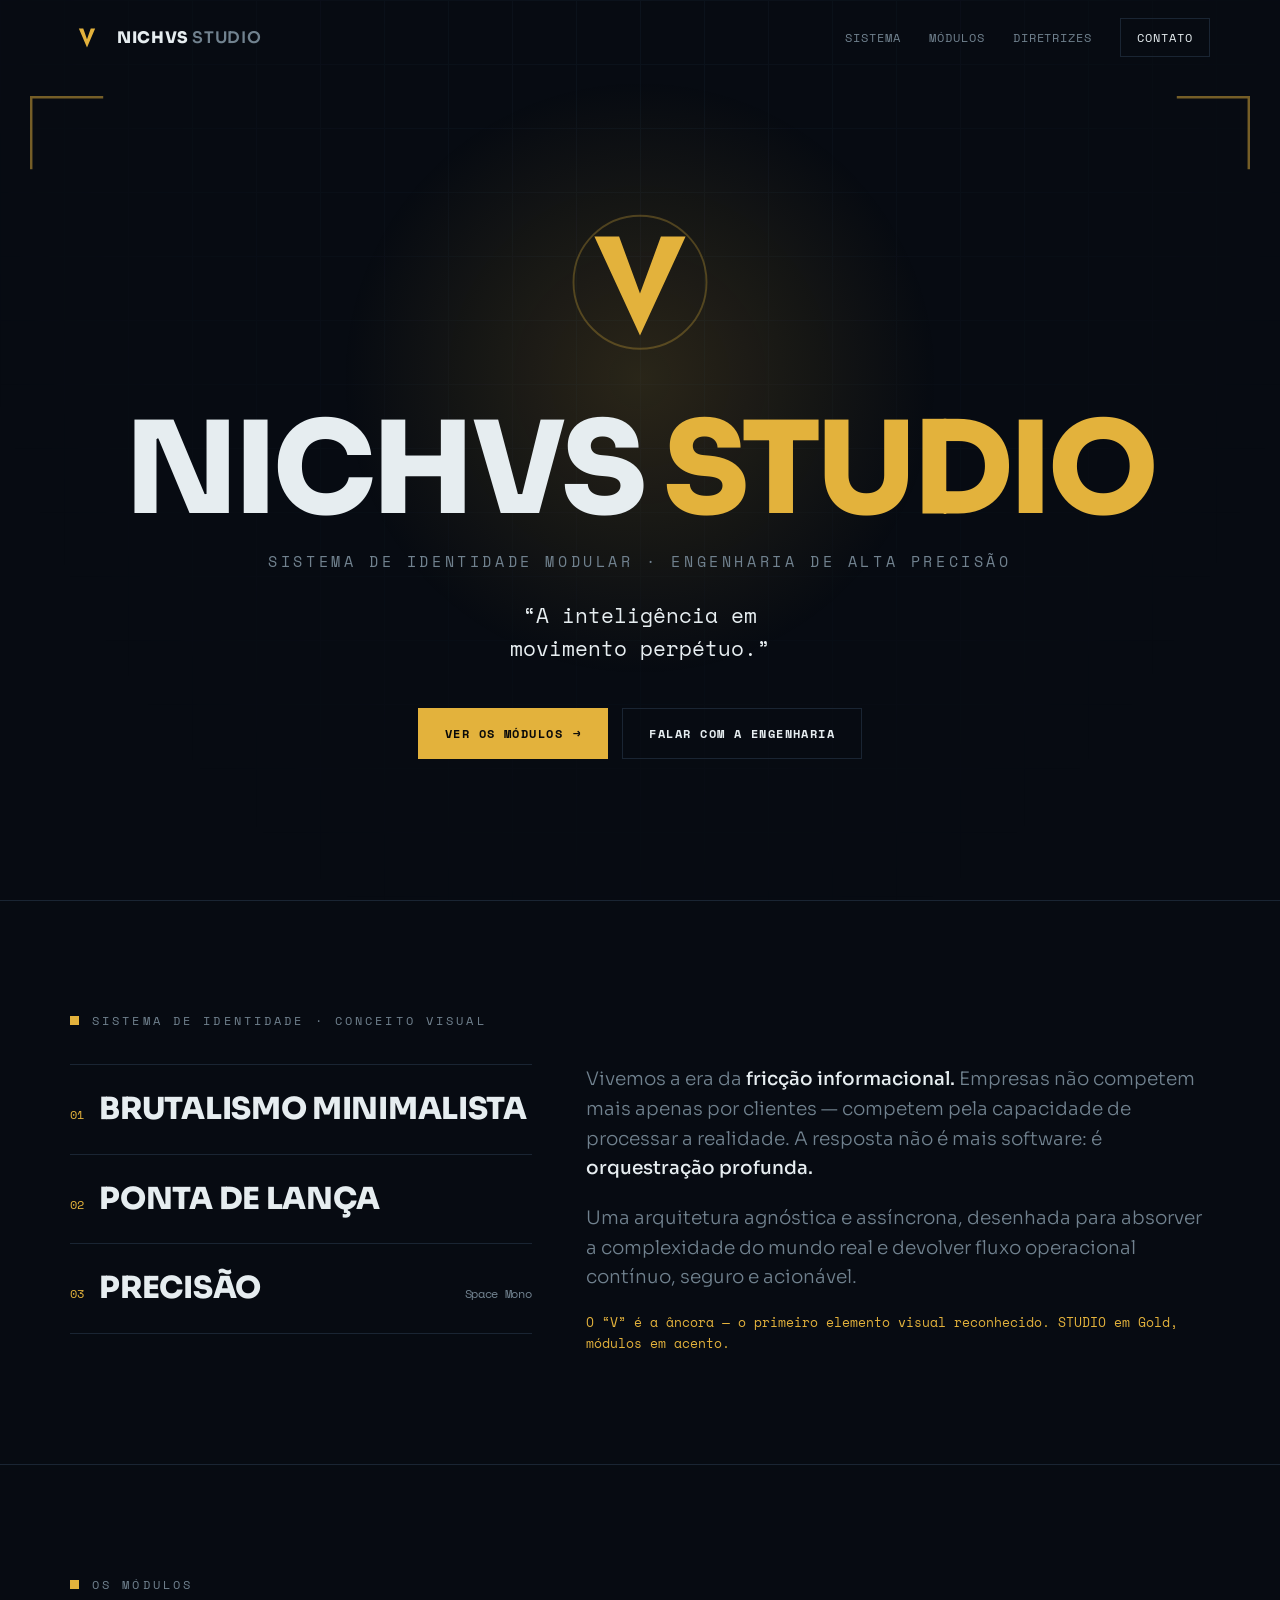
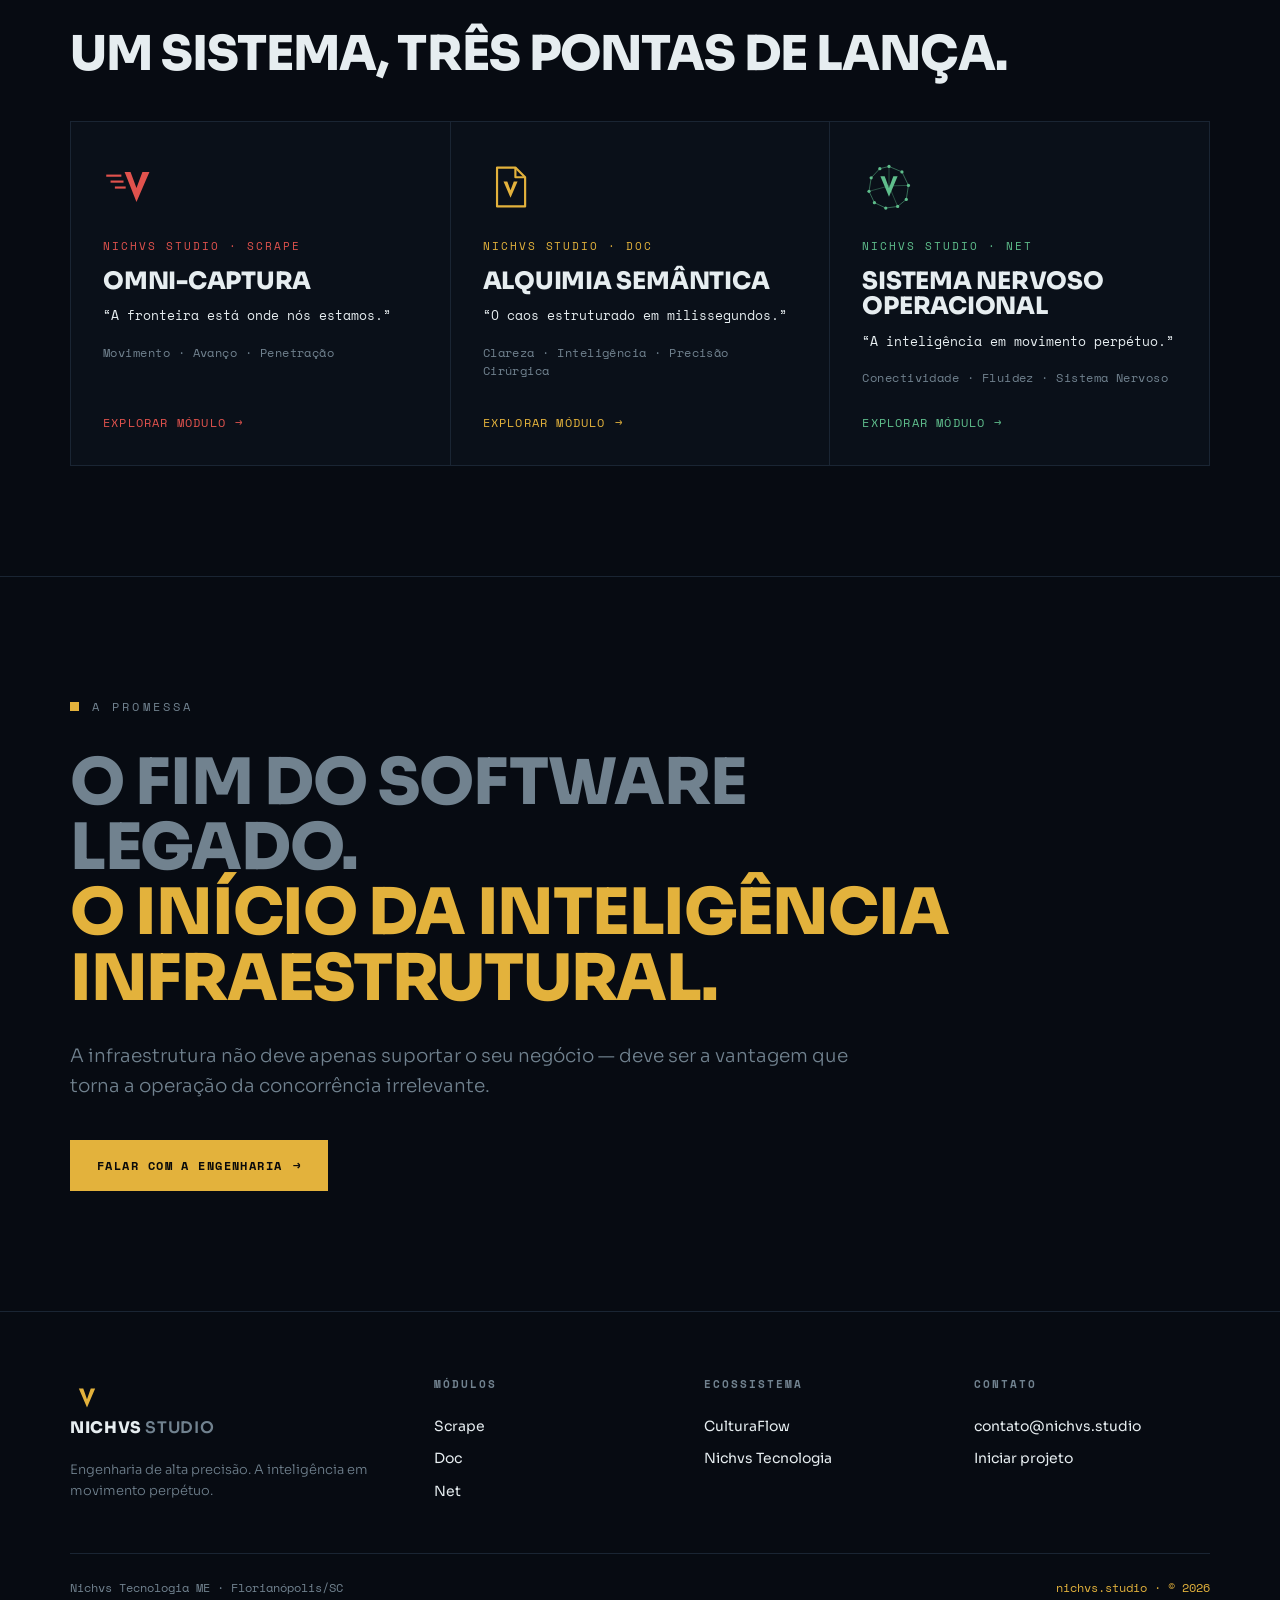
==== commit e8d29f50: "Rename index_2.html to index.html" ====
--- a/index.html
+++ b/index.html
@@ -1,423 +1 @@
-<!DOCTYPE html>
-<html lang="pt-BR">
-<head>
-<meta charset="UTF-8" />
-<meta name="viewport" content="width=device-width, initial-scale=1.0" />
-<title>NICHVS STUDIO — A inteligência em movimento perpétuo</title>
-<meta name="description" content="NICHVS STUDIO — Engenharia de alta precisão. Orquestração, inteligência e governança em larga escala. Captura, estrutura, orquestra e blinda o fluxo da sua operação." />
-<link rel="preconnect" href="https://fonts.googleapis.com" />
-<link rel="preconnect" href="https://fonts.gstatic.com" crossorigin />
-<link href="https://fonts.googleapis.com/css2?family=Space+Grotesk:wght@300;400;500;600;700&family=Space+Mono:wght@400;700&display=swap" rel="stylesheet" />
-<style>
-  :root{
-    --void:#080B0D;
-    --void-2:#0B1013;
-    --surface:#0F1619;
-    --surface-2:#131D21;
-    --line:#1E2B30;
-    --text:#DBE7E9;
-    --muted:#6E8389;
-    --brand:#56CFE1;        /* ciano de marca / Net */
-    --scrape:#FF5D48;       /* pilar 01 */
-    --doc:#EBB445;          /* pilar 02 */
-    --net:#56CFE1;          /* pilar 03 (núcleo) */
-    --compliance:#9D8CFF;   /* pilar 04 */
-    --maxw:1180px;
-  }
-
-  *{box-sizing:border-box;margin:0;padding:0}
-  html{scroll-behavior:smooth;-webkit-text-size-adjust:100%}
-  body{
-    background:var(--void);
-    color:var(--text);
-    font-family:"Space Grotesk",system-ui,-apple-system,sans-serif;
-    line-height:1.6;
-    font-weight:400;
-    overflow-x:hidden;
-    -webkit-font-smoothing:antialiased;
-  }
-  /* fine grain noise overlay */
-  body::before{
-    content:"";position:fixed;inset:0;z-index:0;pointer-events:none;opacity:.04;
-    background-image:url("data:image/svg+xml,%3Csvg xmlns='http://www.w3.org/2000/svg' width='160' height='160'%3E%3Cfilter id='n'%3E%3CfeTurbulence type='fractalNoise' baseFrequency='0.85' numOctaves='2'/%3E%3C/filter%3E%3Crect width='100%25' height='100%25' filter='url(%23n)'/%3E%3C/svg%3E");
-  }
-  .wrap{max-width:var(--maxw);margin:0 auto;padding:0 28px;position:relative;z-index:1}
-  a{color:inherit;text-decoration:none}
-  .mono{font-family:"Space Mono",ui-monospace,monospace}
-
-  /* ---------- HEADER ---------- */
-  header{
-    position:fixed;top:0;left:0;right:0;z-index:50;
-    transition:background .35s ease,border-color .35s ease,padding .35s ease;
-    border-bottom:1px solid transparent;padding:18px 0;
-  }
-  header.scrolled{
-    background:rgba(8,11,13,.78);
-    -webkit-backdrop-filter:blur(14px);backdrop-filter:blur(14px);
-    border-bottom:1px solid var(--line);padding:12px 0;
-  }
-  .nav{display:flex;align-items:center;justify-content:space-between;gap:24px}
-  .brand{display:flex;align-items:center;gap:12px;font-weight:600;letter-spacing:.08em}
-  .brand svg{width:34px;height:34px;display:block}
-  .brand b{font-weight:700}
-  .brand .dim{color:var(--muted);font-weight:400}
-  .nav-links{display:flex;gap:30px;align-items:center}
-  .nav-links a{color:var(--muted);font-size:13px;letter-spacing:.06em;transition:color .2s}
-  .nav-links a:hover{color:var(--text)}
-  .nav-cta{
-    border:1px solid var(--line);color:var(--text);padding:9px 18px;border-radius:2px;
-    font-size:12px;letter-spacing:.12em;text-transform:uppercase;transition:all .25s;
-  }
-  .nav-cta:hover{border-color:var(--brand);color:var(--brand);box-shadow:0 0 0 1px var(--brand) inset}
-  @media(max-width:760px){.nav-links a:not(.nav-cta){display:none}}
-
-  /* ---------- HERO ---------- */
-  .hero{position:relative;min-height:100vh;display:flex;align-items:center;overflow:hidden}
-  .hero-glow{
-    position:absolute;top:50%;left:62%;transform:translate(-50%,-50%);
-    width:760px;height:760px;max-width:120vw;border-radius:50%;
-    background:radial-gradient(circle, rgba(86,207,225,.16) 0%, rgba(86,207,225,.04) 38%, transparent 66%);
-    pointer-events:none;z-index:0;
-  }
-  .hero-strip{
-    position:absolute;top:0;left:0;bottom:0;width:34%;z-index:0;pointer-events:none;
-    background:linear-gradient(90deg, rgba(13,22,26,.9), rgba(8,11,13,0));
-    mix-blend-mode:screen;opacity:.5;
-  }
-  .hero-inner{
-    display:grid;grid-template-columns:1.05fr .95fr;gap:48px;align-items:center;
-    width:100%;padding:120px 0 80px;
-  }
-  .eyebrow{
-    font-size:12px;letter-spacing:.34em;text-transform:uppercase;color:var(--brand);
-    display:flex;align-items:center;gap:12px;margin-bottom:26px;
-  }
-  .eyebrow::before{content:"";width:34px;height:1px;background:var(--brand);display:inline-block}
-  h1{
-    font-size:clamp(2.6rem,6.2vw,4.6rem);line-height:1.02;font-weight:700;
-    letter-spacing:-.02em;margin-bottom:8px;
-  }
-  h1 .accent{color:var(--brand)}
-  .hero-tag{
-    font-size:clamp(1.05rem,2.3vw,1.45rem);color:var(--muted);font-weight:300;
-    max-width:30ch;margin-top:22px;
-  }
-  .hero-tag b{color:var(--text);font-weight:500}
-  .hero-actions{display:flex;gap:16px;flex-wrap:wrap;margin-top:38px}
-  .btn{
-    display:inline-flex;align-items:center;gap:10px;padding:15px 28px;border-radius:2px;
-    font-size:13px;letter-spacing:.1em;text-transform:uppercase;font-weight:500;transition:all .25s;
-  }
-  .btn-primary{background:var(--brand);color:#06181C;font-weight:700}
-  .btn-primary:hover{background:#7BDDEC;transform:translateY(-2px);box-shadow:0 10px 30px -10px rgba(86,207,225,.5)}
-  .btn-ghost{border:1px solid var(--line);color:var(--text)}
-  .btn-ghost:hover{border-color:var(--brand);color:var(--brand)}
-
-  .hero-mark{display:flex;justify-content:center;align-items:center;position:relative}
-  .hero-mark svg{width:min(440px,82vw);height:auto;overflow:visible}
-
-  @media(max-width:880px){
-    .hero-inner{grid-template-columns:1fr;gap:8px;padding:140px 0 70px;text-align:left}
-    .hero-mark{order:-1;margin-bottom:18px}
-    .hero-mark svg{width:min(280px,60vw)}
-    .hero-strip{display:none}
-  }
-
-  /* ---------- NETWORK LOGO ---------- */
-  .net-line{stroke:var(--brand);stroke-width:1.4;opacity:.55;fill:none;
-    stroke-dasharray:240;stroke-dashoffset:240;animation:draw 1.4s ease forwards}
-  .net-node{fill:var(--brand)}
-  .net-node.pulse{animation:pulse 3.2s ease-in-out infinite}
-  .net-v{fill:var(--brand);filter:drop-shadow(0 0 16px rgba(86,207,225,.45))}
-  @keyframes draw{to{stroke-dashoffset:0}}
-  @keyframes pulse{0%,100%{opacity:.5;transform:scale(1)}50%{opacity:1;transform:scale(1.5)}}
-  .net-node.pulse{transform-box:fill-box;transform-origin:center}
-
-  /* ---------- SECTIONS ---------- */
-  section{position:relative;z-index:1}
-  .sec-label{
-    font-size:12px;letter-spacing:.32em;text-transform:uppercase;color:var(--muted);
-    display:flex;align-items:center;gap:14px;margin-bottom:28px;
-  }
-  .sec-label::before{content:"";width:8px;height:8px;background:var(--brand);border-radius:50%;
-    box-shadow:0 0 12px var(--brand);flex:none}
-
-  .paradigm{padding:120px 0;border-top:1px solid var(--line)}
-  .paradigm h2{
-    font-size:clamp(1.9rem,4.4vw,3.1rem);font-weight:600;letter-spacing:-.015em;
-    line-height:1.18;max-width:18ch;
-  }
-  .paradigm h2 .q{color:var(--brand)}
-  .paradigm p{
-    margin-top:30px;max-width:62ch;color:var(--muted);font-size:clamp(1rem,1.5vw,1.18rem);font-weight:300;
-  }
-  .paradigm p strong{color:var(--text);font-weight:500}
-
-  /* ---------- PILLARS ---------- */
-  .pillars{padding:30px 0 130px}
-  .pillars-head{display:flex;justify-content:space-between;align-items:flex-end;
-    gap:24px;flex-wrap:wrap;margin-bottom:48px}
-  .pillars-head h2{font-size:clamp(1.7rem,3.6vw,2.6rem);font-weight:600;letter-spacing:-.01em}
-  .pillars-head .note{color:var(--muted);font-size:13px;max-width:34ch}
-  .grid{display:grid;grid-template-columns:1fr 1fr;gap:1px;background:var(--line);
-    border:1px solid var(--line);border-radius:4px;overflow:hidden}
-  @media(max-width:760px){.grid{grid-template-columns:1fr}}
-
-  .card{
-    background:var(--surface);padding:42px 38px 38px;position:relative;
-    transition:background .3s ease,transform .3s ease;overflow:hidden;
-    --c:var(--brand);
-  }
-  .card:hover{background:var(--surface-2)}
-  .card::before{
-    content:"";position:absolute;top:0;left:0;width:100%;height:3px;
-    background:var(--c);transform:scaleX(0);transform-origin:left;transition:transform .4s ease;
-  }
-  .card:hover::before{transform:scaleX(1)}
-  .card-top{display:flex;align-items:center;justify-content:space-between;margin-bottom:26px}
-  .card-num{font-family:"Space Mono",monospace;font-size:13px;color:var(--c);letter-spacing:.1em}
-  .card-sub{
-    font-family:"Space Mono",monospace;font-size:11px;letter-spacing:.22em;text-transform:uppercase;
-    color:var(--c);border:1px solid var(--c);padding:5px 11px;border-radius:2px;opacity:.9;
-  }
-  .card h3{font-size:1.5rem;font-weight:600;letter-spacing:-.01em;margin-bottom:14px}
-  .card p{color:var(--muted);font-size:.96rem;font-weight:300;line-height:1.62}
-  .card .tag{
-    margin-top:24px;font-family:"Space Mono",monospace;font-size:13px;color:var(--text);
-    display:flex;align-items:center;gap:10px;
-  }
-  .card .tag::before{content:"";width:18px;height:1px;background:var(--c);flex:none}
-
-  /* ---------- PROMISE ---------- */
-  .promise{padding:130px 0;border-top:1px solid var(--line);position:relative;overflow:hidden}
-  .promise-glow{position:absolute;left:50%;top:0;transform:translateX(-50%);
-    width:900px;height:500px;max-width:140vw;
-    background:radial-gradient(ellipse at top, rgba(157,140,255,.12), transparent 60%);
-    pointer-events:none}
-  .promise .lead{color:var(--muted);max-width:60ch;font-weight:300;font-size:clamp(1rem,1.5vw,1.18rem)}
-  .promise .lead strong{color:var(--text);font-weight:500}
-  .promise .big{
-    font-size:clamp(2.1rem,5.4vw,4rem);font-weight:700;letter-spacing:-.02em;line-height:1.05;
-    margin:40px 0 26px;max-width:20ch;
-  }
-  .promise .big .l1{color:var(--muted)}
-  .promise .big .l2{color:var(--text)}
-  .promise .sub{color:var(--muted);max-width:56ch;font-weight:300;margin-bottom:40px}
-
-  /* ---------- FOOTER ---------- */
-  footer{border-top:1px solid var(--line);padding:54px 0 40px}
-  .foot{display:flex;justify-content:space-between;align-items:flex-end;gap:30px;flex-wrap:wrap}
-  .foot .brand svg{width:30px;height:30px}
-  .foot-meta{color:var(--muted);font-size:12.5px;line-height:1.9;text-align:right}
-  .foot-meta .mono{color:var(--brand)}
-  @media(max-width:600px){.foot-meta{text-align:left}}
-
-  /* ---------- REVEAL ---------- */
-  .reveal{opacity:0;transform:translateY(26px);transition:opacity .7s ease,transform .7s ease}
-  .reveal.in{opacity:1;transform:none}
-
-  @media(prefers-reduced-motion:reduce){
-    *{animation:none!important;transition:none!important}
-    .reveal{opacity:1;transform:none}
-    .net-line{stroke-dashoffset:0}
-    html{scroll-behavior:auto}
-  }
-</style>
-</head>
-<body>
-
-<!-- reusable network logo (symbol) -->
-<svg width="0" height="0" style="position:absolute" aria-hidden="true">
-  <symbol id="logo" viewBox="0 0 200 200">
-    <g class="net-mesh">
-      <path class="net-line" d="M100 22 L148 40 L172 92 L164 144 L132 172 L88 178 L44 158 L24 114 L34 64 L66 30 Z"/>
-      <path class="net-line" d="M100 22 L128 104 M66 30 L72 96 M72 96 L96 140 M128 104 L96 140 M24 114 L72 96 M172 92 L128 104 M132 172 L96 140"/>
-    </g>
-    <g>
-      <circle class="net-node pulse" cx="100" cy="22" r="5"/>
-      <circle class="net-node pulse" cx="148" cy="40" r="5.5" style="animation-delay:.3s"/>
-      <circle class="net-node pulse" cx="172" cy="92" r="5" style="animation-delay:.6s"/>
-      <circle class="net-node pulse" cx="164" cy="144" r="5.5" style="animation-delay:.2s"/>
-      <circle class="net-node pulse" cx="132" cy="172" r="5" style="animation-delay:.9s"/>
-      <circle class="net-node pulse" cx="88" cy="178" r="5.5" style="animation-delay:.5s"/>
-      <circle class="net-node pulse" cx="44" cy="158" r="5" style="animation-delay:1.1s"/>
-      <circle class="net-node pulse" cx="24" cy="114" r="5.5" style="animation-delay:.4s"/>
-      <circle class="net-node pulse" cx="34" cy="64" r="5" style="animation-delay:.8s"/>
-      <circle class="net-node pulse" cx="66" cy="30" r="5.5" style="animation-delay:1.3s"/>
-      <circle class="net-node pulse" cx="72" cy="96" r="4" style="animation-delay:.7s"/>
-      <circle class="net-node pulse" cx="128" cy="104" r="4" style="animation-delay:1s"/>
-      <circle class="net-node pulse" cx="96" cy="140" r="4" style="animation-delay:.15s"/>
-    </g>
-    <path class="net-v" d="M64 60 L100 132 L136 60 L118 60 L100 96 L82 60 Z"/>
-  </symbol>
-</svg>
-
-<header id="head">
-  <div class="wrap nav">
-    <a class="brand" href="#top" aria-label="NICHVS STUDIO">
-      <svg><use href="#logo"/></svg>
-      <span><b>NICHVS</b> <span class="dim">STUDIO</span></span>
-    </a>
-    <nav class="nav-links">
-      <a href="#paradigma">O Paradigma</a>
-      <a href="#pilares">Pilares</a>
-      <a href="#promessa">A Promessa</a>
-      <a class="nav-cta" href="mailto:contato@nichvs.studio">Contato</a>
-    </nav>
-  </div>
-</header>
-
-<main id="top">
-
-  <!-- HERO -->
-  <section class="hero">
-    <div class="hero-strip"></div>
-    <div class="hero-glow"></div>
-    <div class="wrap">
-      <div class="hero-inner">
-        <div class="hero-copy">
-          <div class="eyebrow">Engenharia de alta precisão</div>
-          <h1>NICHVS<br><span class="accent">STUDIO</span></h1>
-          <p class="hero-tag">A inteligência em <b>movimento perpétuo.</b> Orquestração, inteligência e governança em larga escala.</p>
-          <div class="hero-actions">
-            <a class="btn btn-primary" href="#pilares">Ver a arquitetura</a>
-            <a class="btn btn-ghost" href="mailto:contato@nichvs.studio">Iniciar conversa</a>
-          </div>
-        </div>
-        <div class="hero-mark">
-          <svg><use href="#logo"/></svg>
-        </div>
-      </div>
-    </div>
-  </section>
-
-  <!-- PARADIGMA -->
-  <section class="paradigm" id="paradigma">
-    <div class="wrap">
-      <div class="sec-label reveal">O Paradigma</div>
-      <h2 class="reveal">Vivemos a era da <span class="q">fricção informacional.</span></h2>
-      <p class="reveal">Empresas não competem mais apenas por clientes — competem pela capacidade de processar a realidade. Dados não estruturados, sistemas fragmentados e regulações implacáveis formam gargalos que sufocam o crescimento. <strong>A resposta não é mais software. A resposta é orquestração profunda:</strong> uma arquitetura agnóstica e assíncrona, desenhada para absorver a complexidade do mundo real e transformá-la em fluxo operacional contínuo, seguro e acionável.</p>
-    </div>
-  </section>
-
-  <!-- PILARES -->
-  <section class="pillars" id="pilares">
-    <div class="wrap">
-      <div class="pillars-head">
-        <div>
-          <div class="sec-label reveal">Quatro Pilares</div>
-          <h2 class="reveal">Um pipeline, ponta a ponta.</h2>
-        </div>
-        <p class="note reveal">Da origem ao escudo: cada pilar é uma camada da mesma fundação. A matéria-prima entra como caos e sai como decisão blindada.</p>
-      </div>
-
-      <div class="grid">
-        <article class="card reveal" style="--c:var(--scrape)">
-          <div class="card-top">
-            <span class="card-num">01</span>
-            <span class="card-sub">Scrape</span>
-          </div>
-          <h3>Omni-Captura</h3>
-          <p>A inteligência começa na ingestão. Não importa a origem, o formato ou a barreira de acesso: nosso motor multi-fonte atua com parsers configuráveis e deduplicação em tempo real, traduzindo o caos do ambiente externo em sinais limpos para a sua operação.</p>
-          <div class="tag">A fronteira está onde nós estamos.</div>
-        </article>
-
-        <article class="card reveal" style="--c:var(--doc)">
-          <div class="card-top">
-            <span class="card-num">02</span>
-            <span class="card-sub">Doc</span>
-          </div>
-          <h3>Alquimia Semântica</h3>
-          <p>Volume vira valor. Com extração documental avançada (LLM + RAG), a plataforma lê, interpreta e estrutura informação complexa com precisão cirúrgica. Onde havia um PDF impenetrável, entregamos JSON estruturado e enriquecido com scores de confiança para validação humana.</p>
-          <div class="tag">O caos estruturado em milissegundos.</div>
-        </article>
-
-        <article class="card reveal" style="--c:var(--net)">
-          <div class="card-top">
-            <span class="card-num">03</span>
-            <span class="card-sub">Net · Flow</span>
-          </div>
-          <h3>Sistema Nervoso Operacional</h3>
-          <p>Inteligência sem movimento é inútil. Operamos como um hub de orquestração contínua: eventos em tempo real, roteamento inteligente e filas isoladas garantem que a decisão certa chegue à mesa certa no milissegundo exato — uma torre de comando 360° para o seu negócio.</p>
-          <div class="tag">A inteligência em movimento perpétuo.</div>
-        </article>
-
-        <article class="card reveal" style="--c:var(--compliance)">
-          <div class="card-top">
-            <span class="card-num">04</span>
-            <span class="card-sub">Compliance</span>
-          </div>
-          <h3>Blindagem Institucional</h3>
-          <p>Velocidade sem controle é risco. Aqui a conformidade não é verniz final, é requisito de engenharia desde a raiz: trilhas de auditoria imutáveis, controle de acesso por papéis (RBAC) e logs completos de cada mutação sistêmica. Um escudo normativo que escala com a sua ambição.</p>
-          <div class="tag">Governança forjada no núcleo.</div>
-        </article>
-      </div>
-    </div>
-  </section>
-
-  <!-- PROMESSA -->
-  <section class="promise" id="promessa">
-    <div class="promise-glow"></div>
-    <div class="wrap">
-      <div class="sec-label reveal">A Promessa</div>
-      <p class="lead reveal">Não construímos apenas ferramentas. <strong>Pavimentamos a infraestrutura invisível</strong> que permite a uma corporação focar no que realmente importa: dominar o seu mercado.</p>
-      <h2 class="big reveal">
-        <span class="l1">O fim do software legado.</span><br>
-        <span class="l2">O início da inteligência infraestrutural.</span>
-      </h2>
-      <p class="sub reveal">A infraestrutura não deve apenas suportar o seu negócio — deve ser a vantagem que torna a operação da concorrência irrelevante. Sua operação, elevada ao estado da arte.</p>
-      <a class="btn btn-primary reveal" href="mailto:contato@nichvs.studio">Falar com a engenharia</a>
-    </div>
-  </section>
-
-</main>
-
-<footer>
-  <div class="wrap foot">
-    <a class="brand" href="#top">
-      <svg><use href="#logo"/></svg>
-      <span><b>NICHVS</b> <span class="dim">STUDIO</span></span>
-    </a>
-    <div class="foot-meta">
-      <div class="mono">nichvs.studio</div>
-      <div>Nichvs Tecnologia ME · Florianópolis/SC</div>
-      <div>© <span id="yr"></span> · A inteligência em movimento perpétuo.</div>
-    </div>
-  </div>
-</footer>
-
-<script>
-(function(){
-  "use strict";
-  // ano
-  var yr = document.getElementById("yr");
-  if (yr) { yr.textContent = new Date().getFullYear(); }
-
-  // header scrolled
-  var head = document.getElementById("head");
-  function onScroll(){
-    if (window.pageYOffset > 40) { head.classList.add("scrolled"); }
-    else { head.classList.remove("scrolled"); }
-  }
-  window.addEventListener("scroll", onScroll, { passive:true });
-  onScroll();
-
-  // reveal on scroll (Safari-safe: IntersectionObserver com fallback)
-  var items = document.querySelectorAll(".reveal");
-  if ("IntersectionObserver" in window) {
-    var io = new IntersectionObserver(function(entries){
-      for (var i=0;i<entries.length;i++){
-        if (entries[i].isIntersecting){
-          entries[i].target.classList.add("in");
-          io.unobserve(entries[i].target);
-        }
-      }
-    }, { threshold:0.12, rootMargin:"0px 0px -40px 0px" });
-    for (var j=0;j<items.length;j++){ io.observe(items[j]); }
-  } else {
-    for (var k=0;k<items.length;k++){ items[k].classList.add("in"); }
-  }
-})();
-</script>
-</body>
-</html>
+<!DOCTYPE html><html lang="pt-BR"><head><meta charset="UTF-8"/><meta name="viewport" content="width=device-width, initial-scale=1.0"/><title>NICHVS STUDIO — A inteligência em movimento perpétuo</title><meta name="description" content="NICHVS STUDIO — Engenharia de alta precisão. Sistema de identidade modular: Scrape, Doc e Net. Orquestração, inteligência e governança em larga escala."/><link rel="preconnect" href="https://fonts.googleapis.com"/><link rel="preconnect" href="https://fonts.gstatic.com" crossorigin/><link href="https://fonts.googleapis.com/css2?family=Sora:wght@300;400;600;800&family=Space+Mono:wght@400;700&display=swap" rel="stylesheet"/><link rel="stylesheet" href="studio.css"/></head><body class=""><header id="head"><div class="wrap nav"><a class="brand" href="index.html" aria-label="NICHVS STUDIO"><svg viewBox="0 0 100 100" aria-hidden="true"><path class="v-fill" d="M26 22 L50 78 L74 22 L61 22 L50 54 L39 22 Z"/></svg><span class="bt">NICHVS <span>STUDIO</span></span></a><nav class="nav-links"><a href="index.html#sistema">Sistema</a><a href="index.html#modulos">Módulos</a><a href="index.html#diretrizes">Diretrizes</a><a class="nav-cta" href="mailto:contato@nichvs.studio">Contato</a></nav></div></header><main id="top"><section class="hero"><div class="hero-glow"></div><svg class="hero-frame" viewBox="0 0 100 100" preserveAspectRatio="none"><path d="M0 6 V0 H6 M94 0 H100 V6 M100 94 V100 H94 M6 100 H0 V94" fill="none" stroke="currentColor" stroke-width=".4"/></svg><div class="wrap"><div class="hero-inner"><svg class="hero-mark" viewBox="0 0 100 100" aria-hidden="true"><circle cx="50" cy="48" r="35" class="v-stroke" stroke-width="1" opacity=".28"/><path class="v-fill" d="M26 24 L50 76 L74 24 L61 24 L50 54 L39 24 Z"/></svg><h1>NICHVS <span class="b2">STUDIO</span></h1><div class="hero-sub">Sistema de Identidade Modular · Engenharia de Alta Precisão</div><p class="hero-tag">“A inteligência em movimento perpétuo.”</p><div class="hero-actions"><a class="btn btn-primary" href="#modulos">Ver os módulos <span class="arw">&rarr;</span></a><a class="btn btn-ghost" href="mailto:contato@nichvs.studio">Falar com a engenharia</a></div></div></div></section><section class="sec" id="sistema"><div class="wrap"><div class="sec-label reveal">Sistema de Identidade · Conceito Visual</div><div class="concept"><ul class="concept-list reveal"><li><span class="n">01</span> Brutalismo Minimalista</li><li><span class="n">02</span> Ponta de Lança</li><li><span class="n">03</span> Precisão <span class="sm">Space Mono</span></li></ul><div class="reveal"><p>Vivemos a era da <strong>fricção informacional.</strong> Empresas não competem mais apenas por clientes — competem pela capacidade de processar a realidade. A resposta não é mais software: é <strong>orquestração profunda.</strong></p><p>Uma arquitetura agnóstica e assíncrona, desenhada para absorver a complexidade do mundo real e devolver fluxo operacional contínuo, seguro e acionável.</p><div class="anchor-note">O “V” é a âncora — o primeiro elemento visual reconhecido. STUDIO em Gold, módulos em acento.</div></div></div></div></section><section class="sec" id="modulos"><div class="wrap"><div class="sec-label reveal">Os Módulos</div><h2 class="reveal" style="margin-bottom:40px">Um sistema, três pontas de lança.</h2><div class="mods"><a class="mod m-scrape reveal" href="scrape.html"><svg class="mod-ico" viewBox="0 0 100 100" aria-hidden="true"><g class="v-fill"><rect x="6" y="27" width="28" height="4"/><rect x="14" y="38" width="24" height="4"/><rect x="22" y="49" width="20" height="4"/></g><path class="v-fill" d="M40 22 L62 78 L86 22 L73 22 L62 52 L51 22 Z"/></svg><div class="mod-name">NICHVS STUDIO · SCRAPE</div><h3>Omni-Captura</h3><div class="mtag">“A fronteira está onde nós estamos.”</div><div class="mcon">Movimento · Avanço · Penetração</div><span class="go">Explorar módulo <span class="arw">&rarr;</span></span></a><a class="mod m-doc reveal" href="doc.html"><svg class="mod-ico" viewBox="0 0 100 100" aria-hidden="true"><path class="v-stroke" stroke-width="4" stroke-linejoin="round" d="M26 14 H60 L78 32 V86 H26 Z"/><path class="v-stroke" stroke-width="4" stroke-linejoin="round" d="M60 14 V32 H78"/><path class="v-fill" d="M38 40 L51 70 L64 40 L57 40 L51 56 L45 40 Z"/></svg><div class="mod-name">NICHVS STUDIO · DOC</div><h3>Alquimia Semântica</h3><div class="mtag">“O caos estruturado em milissegundos.”</div><div class="mcon">Clareza · Inteligência · Precisão Cirúrgica</div><span class="go">Explorar módulo <span class="arw">&rarr;</span></span></a><a class="mod m-net reveal" href="net.html"><svg class="mod-ico" viewBox="0 0 100 100" aria-hidden="true"><path class="v-stroke" stroke-width="1.2" opacity=".8" d="M50 12 L74 22 L86 47 L82 73 L66 86 L44 89 L23 79 L13 58 L17 33 L33 16 Z"/><path class="v-stroke" stroke-width="1.2" opacity=".55" d="M50 12 L50 48 M13 58 L50 48 M86 47 L50 48 M66 86 L50 48"/><circle class="net-node pulse" cx="50" cy="12" r="3" style="animation-delay:0.00s"/><circle class="net-node pulse" cx="74" cy="22" r="3" style="animation-delay:0.18s"/><circle class="net-node pulse" cx="86" cy="47" r="3" style="animation-delay:0.36s"/><circle class="net-node pulse" cx="82" cy="73" r="3" style="animation-delay:0.54s"/><circle class="net-node pulse" cx="66" cy="86" r="3" style="animation-delay:0.72s"/><circle class="net-node pulse" cx="44" cy="89" r="3" style="animation-delay:0.90s"/><circle class="net-node pulse" cx="23" cy="79" r="3" style="animation-delay:1.08s"/><circle class="net-node pulse" cx="13" cy="58" r="3" style="animation-delay:1.26s"/><circle class="net-node pulse" cx="17" cy="33" r="3" style="animation-delay:1.44s"/><circle class="net-node pulse" cx="33" cy="16" r="3" style="animation-delay:1.62s"/><path class="v-fill" d="M34 30 L50 68 L66 30 L58 30 L50 52 L42 30 Z"/></svg><div class="mod-name">NICHVS STUDIO · NET</div><h3>Sistema Nervoso Operacional</h3><div class="mtag">“A inteligência em movimento perpétuo.”</div><div class="mcon">Conectividade · Fluidez · Sistema Nervoso</div><span class="go">Explorar módulo <span class="arw">&rarr;</span></span></a></div></div></section><section class="promise" id="diretrizes"><div class="wrap"><div class="sec-label reveal">A Promessa</div><h2 class="big reveal"><span class="l1">O fim do software legado.</span><br><span class="l2">O início da inteligência infraestrutural.</span></h2><p class="sub reveal">A infraestrutura não deve apenas suportar o seu negócio — deve ser a vantagem que torna a operação da concorrência irrelevante.</p><a class="btn btn-primary reveal" href="mailto:contato@nichvs.studio">Falar com a engenharia <span class="arw">&rarr;</span></a></div></section></main><footer><div class="wrap"><div class="fgrid"><div class="fcol"><a class="brand" href="index.html"><svg viewBox="0 0 100 100" aria-hidden="true"><path class="v-fill" d="M26 22 L50 78 L74 22 L61 22 L50 54 L39 22 Z"/></svg><span class="bt">NICHVS <span>STUDIO</span></span></a><p class="fabout">Engenharia de alta precisão. A inteligência em movimento perpétuo.</p></div><div class="fcol"><h4>Módulos</h4><a href="scrape.html">Scrape</a><a href="doc.html">Doc</a><a href="net.html">Net</a></div><div class="fcol"><h4>Ecossistema</h4><a href="https://culturaflow.netlify.app" target="_blank" rel="noopener">CulturaFlow</a><a href="https://nichvs.tech" target="_blank" rel="noopener">Nichvs Tecnologia</a></div><div class="fcol"><h4>Contato</h4><a href="mailto:contato@nichvs.studio">contato@nichvs.studio</a><a href="mailto:contato@nichvs.studio?subject=Novo%20projeto">Iniciar projeto</a></div></div><div class="fmeta"><span>Nichvs Tecnologia ME · Florianópolis/SC</span><span class="gold">nichvs.studio · © 2026</span></div></div></footer><script>(function(){"use strict";var h=document.getElementById("head");function s(){if(window.pageYOffset>40){h.classList.add("scrolled");}else{h.classList.remove("scrolled");}}window.addEventListener("scroll",s,{passive:true});s();var it=document.querySelectorAll(".reveal");if("IntersectionObserver" in window){var io=new IntersectionObserver(function(e){for(var i=0;i<e.length;i++){if(e[i].isIntersecting){e[i].target.classList.add("in");io.unobserve(e[i].target);}}},{threshold:.12,rootMargin:"0px 0px -40px 0px"});for(var j=0;j<it.length;j++){io.observe(it[j]);}}else{for(var k=0;k<it.length;k++){it[k].classList.add("in");}}})();</script></body></html>
--- a/studio.css
+++ b/studio.css
@@ -0,0 +1,182 @@
+/* ============================================================
+   NICHVS STUDIO — Sistema de Identidade Modular
+   Brutalismo Minimalista · Ponta de Lança · Precisão
+   ============================================================ */
+:root{
+  --void:#070b12;
+  --surface:#0a1019;
+  --surface-2:#0e1722;
+  --line:#1a2533;
+  --line-soft:#121c28;
+  --text:#E6EDF0;
+  --muted:#71828F;
+  --gold:#E3B23C;
+  --red:#E0524D;
+  --green:#5FBE8C;
+  --c:var(--gold);           /* cor de acento por página (default = master) */
+  --maxw:1200px;
+}
+body.mod-scrape{--c:var(--red)}
+body.mod-doc{--c:var(--gold)}
+body.mod-net{--c:var(--green)}
+
+*{box-sizing:border-box;margin:0;padding:0}
+html{scroll-behavior:smooth;-webkit-text-size-adjust:100%}
+body{
+  background:var(--void);color:var(--text);
+  font-family:"Sora",system-ui,-apple-system,sans-serif;
+  line-height:1.6;font-weight:400;overflow-x:hidden;-webkit-font-smoothing:antialiased;
+}
+/* faint engineering grid */
+body::before{
+  content:"";position:fixed;inset:0;z-index:0;pointer-events:none;opacity:.5;
+  background-image:linear-gradient(var(--line-soft) 1px,transparent 1px),linear-gradient(90deg,var(--line-soft) 1px,transparent 1px);
+  background-size:64px 64px;mask-image:radial-gradient(ellipse at 50% 0%,#000 0%,transparent 78%);
+  -webkit-mask-image:radial-gradient(ellipse at 50% 0%,#000 0%,transparent 78%);
+}
+.wrap{max-width:var(--maxw);margin:0 auto;padding:0 30px;position:relative;z-index:1}
+a{color:inherit;text-decoration:none}
+.mono{font-family:"Space Mono",ui-monospace,monospace}
+
+/* ---------- type ---------- */
+.eyebrow{font-family:"Space Mono",monospace;font-size:12px;letter-spacing:.28em;text-transform:uppercase;color:var(--c);display:inline-flex;align-items:center;gap:12px}
+.eyebrow::before{content:"";width:26px;height:1px;background:var(--c)}
+.kicker{font-family:"Sora",sans-serif;font-weight:800;text-transform:uppercase;letter-spacing:-.01em;line-height:1.05}
+
+/* ---------- header ---------- */
+header{position:fixed;top:0;left:0;right:0;z-index:50;border-bottom:1px solid transparent;transition:background .3s,border-color .3s,padding .3s;padding:18px 0}
+header.scrolled{background:rgba(7,11,18,.82);-webkit-backdrop-filter:blur(12px);backdrop-filter:blur(12px);border-bottom:1px solid var(--line);padding:11px 0}
+.nav{display:flex;align-items:center;justify-content:space-between;gap:24px}
+.brand{display:flex;align-items:center;gap:13px}
+.brand svg{width:34px;height:34px;display:block}
+.brand .bt{font-family:"Sora";font-weight:800;letter-spacing:.04em;font-size:16px}
+.brand .bt span{color:var(--muted);font-weight:600}
+.nav-links{display:flex;gap:28px;align-items:center}
+.nav-links a{color:var(--muted);font-family:"Space Mono",monospace;font-size:12px;letter-spacing:.08em;text-transform:uppercase;transition:color .2s}
+.nav-links a:hover{color:var(--text)}
+.nav-cta{border:1px solid var(--line);color:var(--text)!important;padding:9px 16px;transition:all .25s}
+.nav-cta:hover{border-color:var(--c);color:var(--c)!important;box-shadow:0 0 0 1px var(--c) inset}
+@media(max-width:780px){.nav-links a:not(.nav-cta){display:none}}
+
+/* ---------- buttons ---------- */
+.btn{display:inline-flex;align-items:center;gap:10px;padding:15px 26px;font-family:"Space Mono",monospace;font-size:12px;letter-spacing:.12em;text-transform:uppercase;font-weight:700;transition:all .25s;border:1px solid transparent}
+.btn .arw{transition:transform .25s}
+.btn:hover .arw{transform:translateX(4px)}
+.btn-primary{background:var(--c);color:#0a0a0a}
+.btn-primary:hover{transform:translateY(-2px);box-shadow:0 12px 28px -12px var(--c)}
+.btn-ghost{border-color:var(--line);color:var(--text)}
+.btn-ghost:hover{border-color:var(--c);color:var(--c)}
+
+/* ---------- hero ---------- */
+.hero{position:relative;min-height:100vh;display:flex;align-items:center;overflow:hidden}
+.hero-frame{position:absolute;inset:96px 30px 60px;z-index:0;pointer-events:none;color:var(--c);opacity:.5}
+.hero-glow{position:absolute;top:42%;left:50%;transform:translate(-50%,-50%);width:680px;height:680px;max-width:120vw;border-radius:50%;background:radial-gradient(circle,color-mix(in srgb,var(--c) 16%,transparent) 0%,transparent 62%);pointer-events:none;z-index:0}
+.hero-inner{width:100%;padding:140px 0 90px;text-align:center;display:flex;flex-direction:column;align-items:center}
+.hero-mark{width:min(190px,42vw);height:auto;margin-bottom:30px;overflow:visible}
+.hero h1{font-family:"Sora";font-weight:800;font-size:clamp(3rem,11vw,8rem);letter-spacing:-.03em;line-height:.92;text-transform:uppercase}
+.hero h1 .b2{color:var(--c)}
+.hero-sub{font-family:"Space Mono",monospace;font-size:clamp(12px,1.6vw,15px);letter-spacing:.24em;text-transform:uppercase;color:var(--muted);margin-top:20px}
+.hero-tag{font-family:"Space Mono",monospace;font-size:clamp(1rem,2vw,1.3rem);color:var(--text);margin-top:26px;max-width:24ch}
+.hero-actions{display:flex;gap:14px;flex-wrap:wrap;justify-content:center;margin-top:42px}
+
+/* ---------- generic section ---------- */
+section{position:relative;z-index:1}
+.sec{padding:110px 0;border-top:1px solid var(--line)}
+.sec-label{font-family:"Space Mono",monospace;font-size:12px;letter-spacing:.26em;text-transform:uppercase;color:var(--muted);display:flex;align-items:center;gap:13px;margin-bottom:34px}
+.sec-label::before{content:"";width:9px;height:9px;background:var(--c);flex:none}
+.sec h2{font-family:"Sora";font-weight:800;font-size:clamp(1.8rem,4.4vw,3rem);letter-spacing:-.02em;line-height:1.1;text-transform:uppercase}
+
+/* concept */
+.concept{display:grid;grid-template-columns:.85fr 1.15fr;gap:54px;align-items:start}
+@media(max-width:820px){.concept{grid-template-columns:1fr;gap:30px}}
+.concept-list{list-style:none;display:flex;flex-direction:column;gap:0;border-top:1px solid var(--line)}
+.concept-list li{padding:20px 0;border-bottom:1px solid var(--line);font-family:"Sora";font-weight:800;font-size:clamp(1.3rem,3vw,1.9rem);text-transform:uppercase;letter-spacing:-.01em;display:flex;align-items:baseline;gap:16px}
+.concept-list li .n{font-family:"Space Mono",monospace;font-size:12px;font-weight:400;color:var(--c)}
+.concept-list li .sm{font-family:"Space Mono",monospace;font-size:12px;font-weight:400;color:var(--muted);text-transform:none;margin-left:auto}
+.concept p{color:var(--muted);font-weight:300;font-size:clamp(1rem,1.5vw,1.16rem);margin-bottom:20px}
+.concept p strong{color:var(--text);font-weight:500}
+.concept .anchor-note{font-family:"Space Mono",monospace;font-size:13px;color:var(--c);margin-top:8px}
+
+/* ---------- modules grid (LINKS) ---------- */
+.mods{display:grid;grid-template-columns:repeat(3,1fr);gap:1px;background:var(--line);border:1px solid var(--line)}
+@media(max-width:840px){.mods{grid-template-columns:1fr}}
+.mod{background:var(--surface);padding:38px 32px 32px;display:flex;flex-direction:column;position:relative;overflow:hidden;transition:background .3s,transform .3s;--c:var(--gold)}
+.mod.m-scrape{--c:var(--red)}.mod.m-doc{--c:var(--gold)}.mod.m-net{--c:var(--green)}
+.mod::before{content:"";position:absolute;top:0;left:0;right:0;height:3px;background:var(--c);transform:scaleX(0);transform-origin:left;transition:transform .4s}
+.mod:hover{background:var(--surface-2);transform:translateY(-4px)}
+.mod:hover::before{transform:scaleX(1)}
+.mod-ico{width:54px;height:54px;color:var(--c);margin-bottom:24px;overflow:visible}
+.mod-name{font-family:"Space Mono",monospace;font-size:11px;letter-spacing:.18em;text-transform:uppercase;color:var(--c);margin-bottom:14px}
+.mod h3{font-family:"Sora";font-weight:800;font-size:1.5rem;text-transform:uppercase;letter-spacing:-.01em;line-height:1.05;margin-bottom:12px}
+.mod .mtag{font-family:"Space Mono",monospace;font-size:13px;color:var(--text);line-height:1.5;margin-bottom:18px}
+.mod .mcon{font-family:"Space Mono",monospace;font-size:11.5px;color:var(--muted);letter-spacing:.04em;margin-bottom:26px}
+.mod .go{margin-top:auto;font-family:"Space Mono",monospace;font-size:12px;letter-spacing:.1em;text-transform:uppercase;color:var(--c);display:inline-flex;align-items:center;gap:9px}
+.mod .go .arw{transition:transform .25s}
+.mod:hover .go .arw{transform:translateX(5px)}
+
+/* ---------- module page hero ---------- */
+.crumb{font-family:"Space Mono",monospace;font-size:12px;letter-spacing:.1em;text-transform:uppercase;color:var(--muted);padding-top:120px}
+.crumb a{color:var(--muted);transition:color .2s}.crumb a:hover{color:var(--text)}
+.crumb .sep{color:var(--c);margin:0 10px}
+.mhero{padding:40px 0 90px;border-bottom:1px solid var(--line)}
+.mhero-ico{width:84px;height:84px;color:var(--c);margin-bottom:30px;overflow:visible;filter:drop-shadow(0 0 22px color-mix(in srgb,var(--c) 45%,transparent))}
+.mhero .mname{font-family:"Space Mono",monospace;font-size:13px;letter-spacing:.2em;text-transform:uppercase;color:var(--c);margin-bottom:18px}
+.mhero h1{font-family:"Sora";font-weight:800;font-size:clamp(2.6rem,7vw,5rem);text-transform:uppercase;letter-spacing:-.03em;line-height:.95}
+.mhero .mtagline{font-family:"Space Mono",monospace;font-size:clamp(1.05rem,2.2vw,1.4rem);color:var(--text);margin-top:24px}
+.mhero .mcon{display:flex;gap:10px;flex-wrap:wrap;margin-top:28px}
+.mhero .mcon span{font-family:"Space Mono",monospace;font-size:11px;letter-spacing:.12em;text-transform:uppercase;color:var(--c);border:1px solid var(--c);padding:6px 13px}
+
+.mbody{padding:84px 0;display:grid;grid-template-columns:1fr 1fr;gap:54px;align-items:start}
+@media(max-width:820px){.mbody{grid-template-columns:1fr;gap:28px}}
+.mbody .lead{font-family:"Sora";font-weight:300;font-size:clamp(1.15rem,2vw,1.5rem);line-height:1.5;color:var(--text)}
+.mbody .lead strong{font-weight:600;color:var(--c)}
+.mbody .detail{color:var(--muted);font-weight:300;line-height:1.7}
+.mbody .detail p+p{margin-top:16px}
+
+.caps{list-style:none;display:flex;flex-direction:column;gap:0;border-top:1px solid var(--line);margin-top:10px}
+.caps li{padding:18px 0;border-bottom:1px solid var(--line);display:flex;gap:16px;align-items:flex-start}
+.caps li .ci{font-family:"Space Mono",monospace;font-size:12px;color:var(--c);flex:none;padding-top:3px}
+.caps li b{font-weight:600;display:block;margin-bottom:3px}
+.caps li span{color:var(--muted);font-weight:300;font-size:.94rem}
+
+/* cross-nav between modules */
+.xnav{border-top:1px solid var(--line);padding:70px 0}
+.xnav .sec-label{margin-bottom:26px}
+.xrow{display:grid;grid-template-columns:repeat(3,1fr);gap:1px;background:var(--line);border:1px solid var(--line)}
+@media(max-width:680px){.xrow{grid-template-columns:1fr}}
+.xcard{background:var(--surface);padding:26px 26px;display:flex;align-items:center;justify-content:space-between;gap:14px;transition:background .25s;--c:var(--gold)}
+.xcard.m-scrape{--c:var(--red)}.xcard.m-doc{--c:var(--gold)}.xcard.m-net{--c:var(--green)}
+.xcard:hover{background:var(--surface-2)}
+.xcard .xl{font-family:"Space Mono",monospace;font-size:11px;letter-spacing:.14em;text-transform:uppercase;color:var(--muted)}
+.xcard .xt{font-family:"Sora";font-weight:800;text-transform:uppercase;font-size:1.1rem;color:var(--c);margin-top:4px}
+.xcard .arw{color:var(--c);transition:transform .25s}.xcard:hover .arw{transform:translateX(5px)}
+
+/* ---------- promise / CTA band ---------- */
+.promise{padding:120px 0;border-top:1px solid var(--line);position:relative;overflow:hidden}
+.promise .big{font-family:"Sora";font-weight:800;font-size:clamp(2rem,5.6vw,4rem);text-transform:uppercase;letter-spacing:-.02em;line-height:1.02;max-width:18ch;margin-bottom:30px}
+.promise .big .l1{color:var(--muted)}.promise .big .l2{color:var(--c)}
+.promise .sub{color:var(--muted);font-weight:300;max-width:56ch;margin-bottom:40px;font-size:clamp(1rem,1.5vw,1.16rem)}
+
+/* ---------- footer ---------- */
+footer{border-top:1px solid var(--line);padding:64px 0 44px}
+.fgrid{display:grid;grid-template-columns:1.4fr 1fr 1fr 1fr;gap:34px}
+@media(max-width:780px){.fgrid{grid-template-columns:1fr 1fr;gap:30px}}
+.fcol h4{font-family:"Space Mono",monospace;font-size:11px;letter-spacing:.18em;text-transform:uppercase;color:var(--muted);margin-bottom:16px}
+.fcol a,.fcol .fitem{display:block;color:var(--text);font-size:14px;padding:5px 0;transition:color .2s}
+.fcol a:hover{color:var(--c)}
+.fcol .brand{margin-bottom:14px}
+.fabout{color:var(--muted);font-size:13px;font-weight:300;line-height:1.6;max-width:30ch}
+.fmeta{margin-top:46px;border-top:1px solid var(--line);padding-top:24px;display:flex;justify-content:space-between;flex-wrap:wrap;gap:10px;font-family:"Space Mono",monospace;font-size:12px;color:var(--muted)}
+.fmeta .gold{color:var(--c)}
+
+/* ---------- V / icon styles ---------- */
+.v-fill{fill:var(--c)}
+.v-stroke{stroke:var(--c);fill:none}
+.net-node{fill:var(--c)}
+.net-node.pulse{animation:pulse 3.4s ease-in-out infinite;transform-box:fill-box;transform-origin:center}
+@keyframes pulse{0%,100%{opacity:.55;transform:scale(1)}50%{opacity:1;transform:scale(1.45)}}
+
+/* ---------- reveal ---------- */
+.reveal{opacity:0;transform:translateY(22px);transition:opacity .6s ease,transform .6s ease}
+.reveal.in{opacity:1;transform:none}
+@media(prefers-reduced-motion:reduce){*{animation:none!important;transition:none!important}.reveal{opacity:1;transform:none}html{scroll-behavior:auto}}
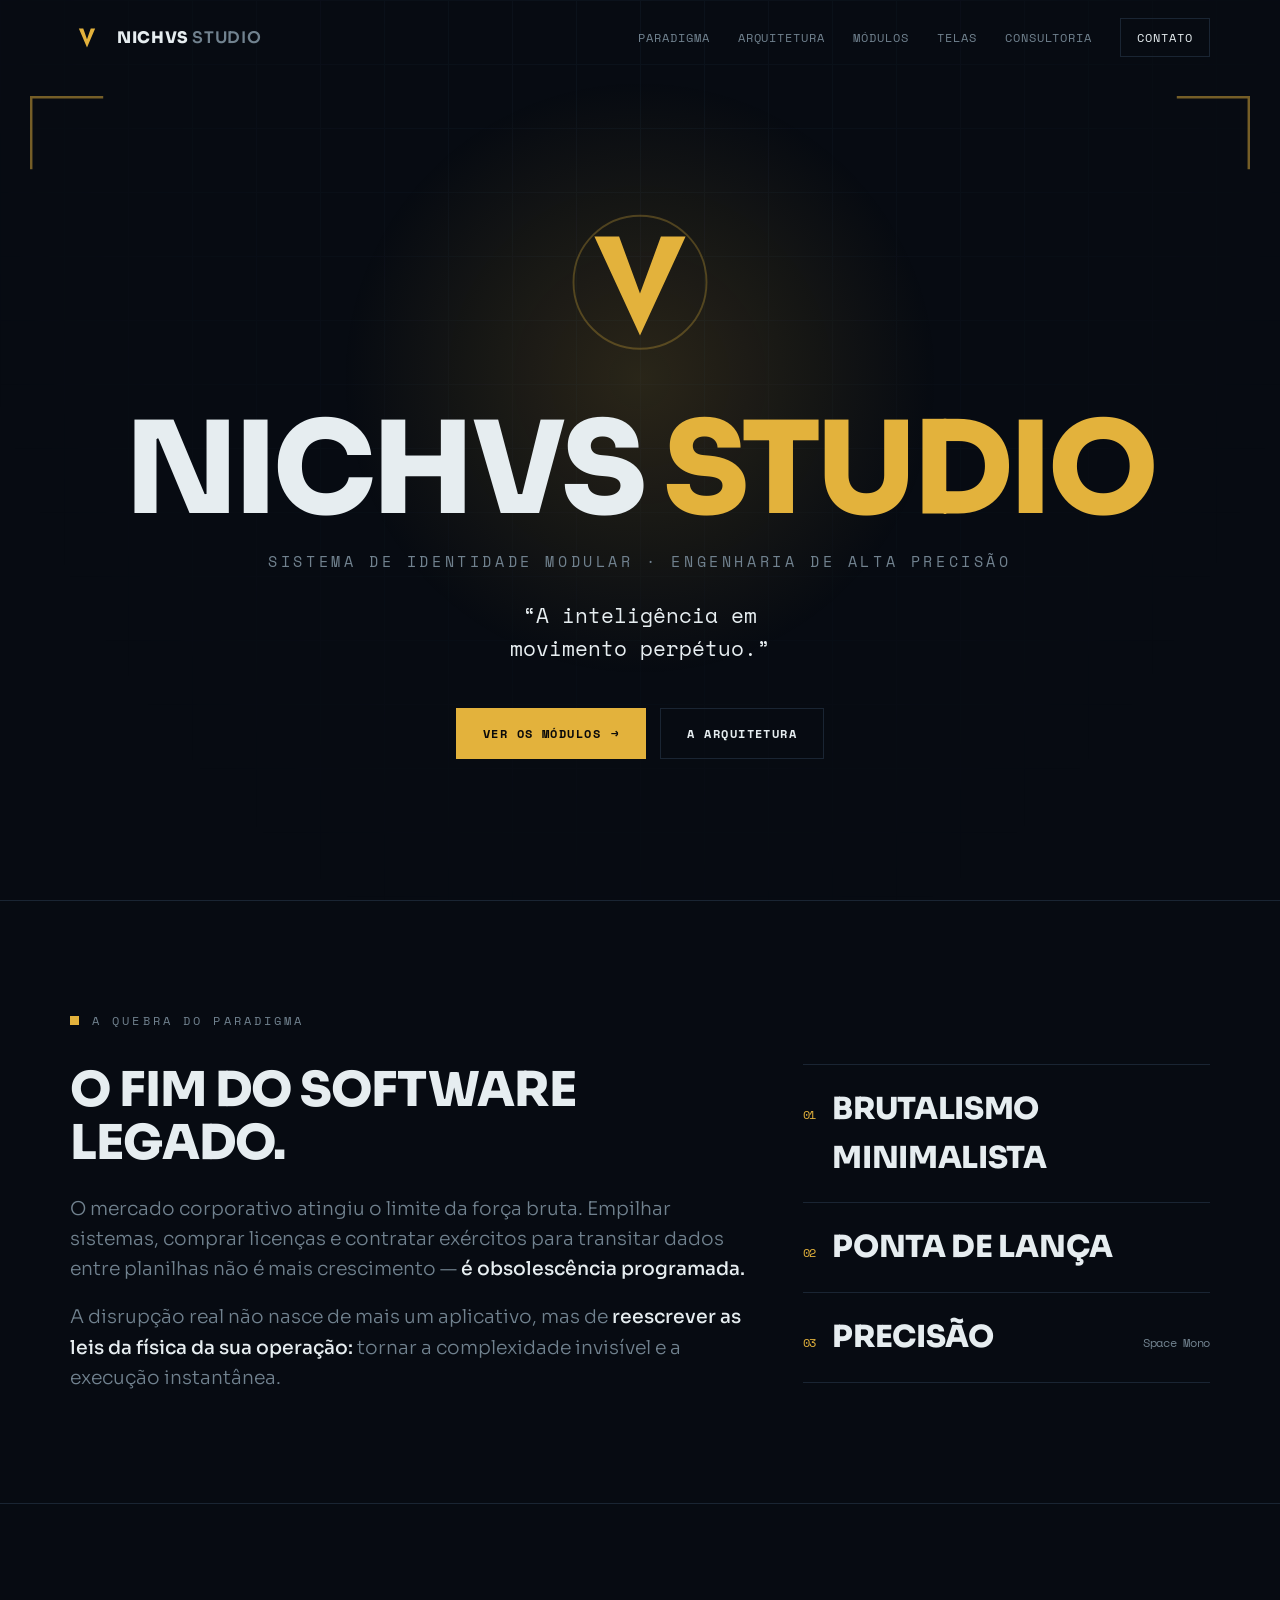
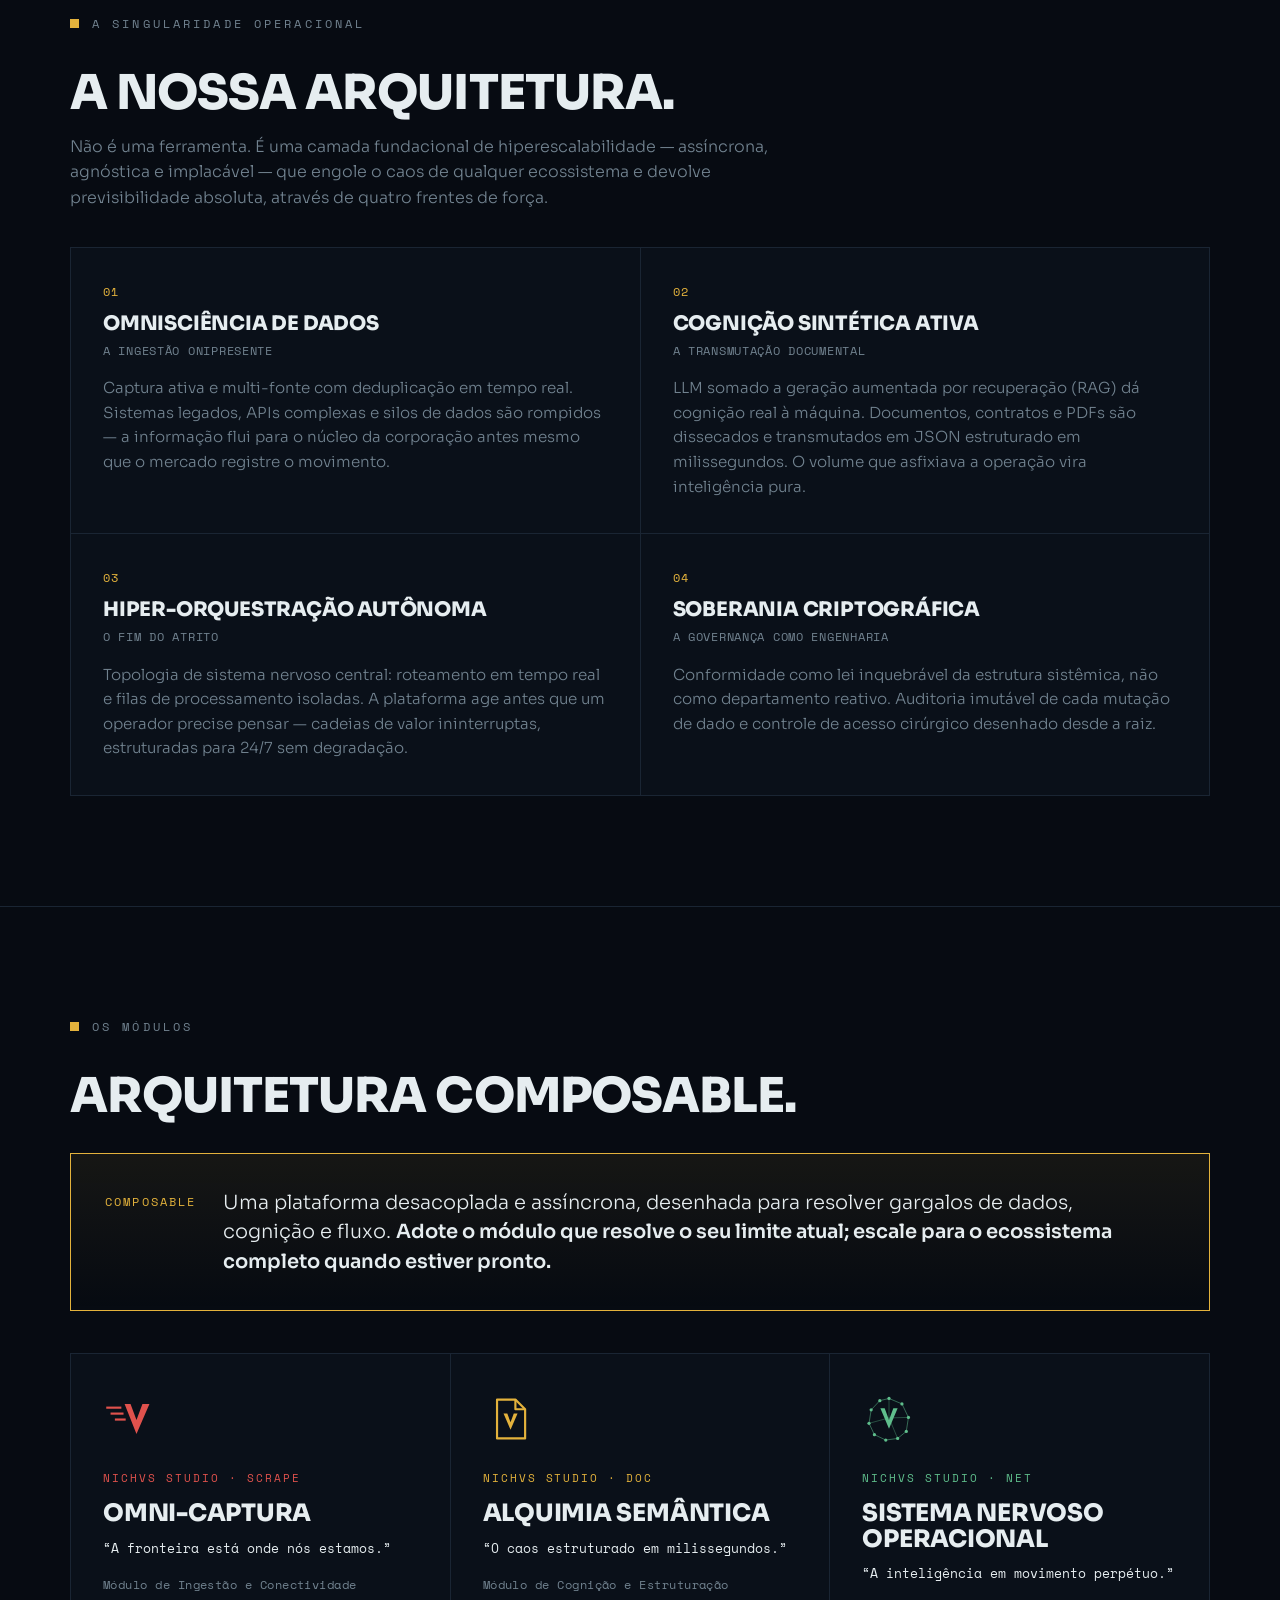
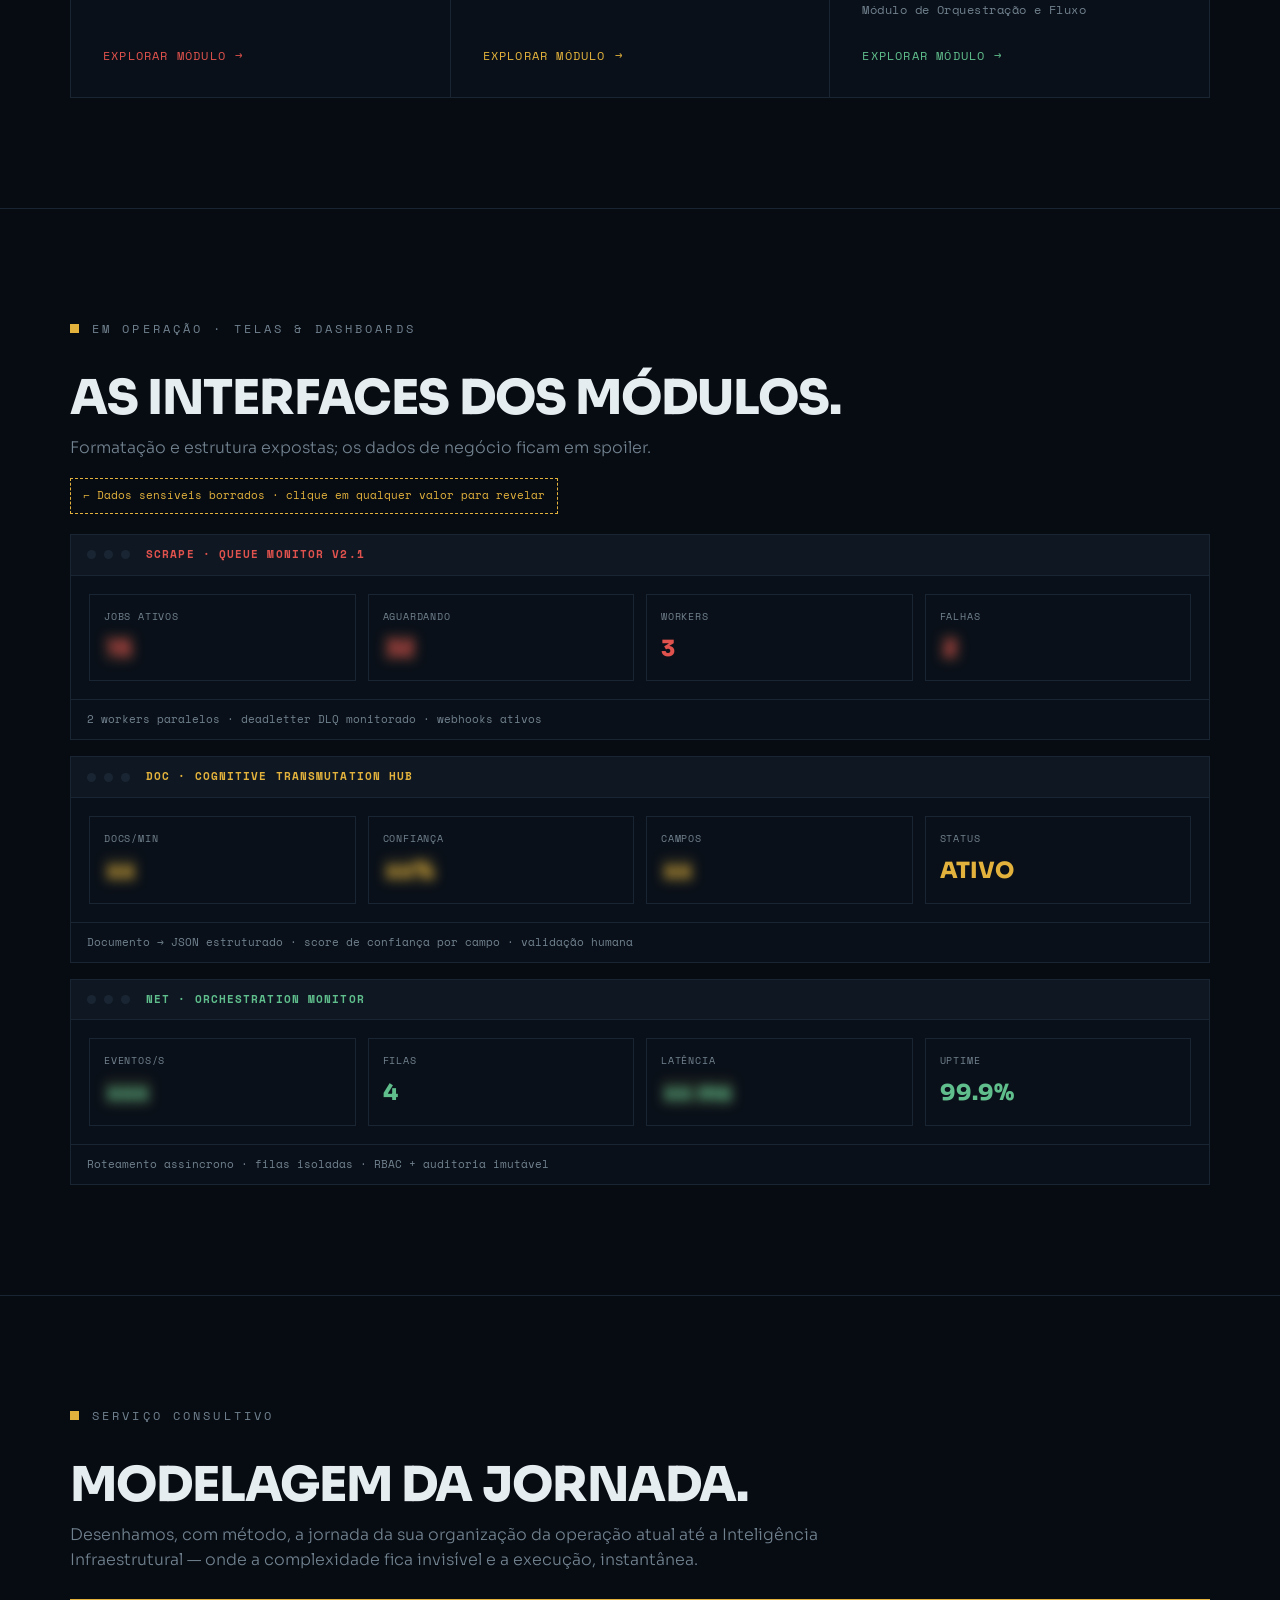
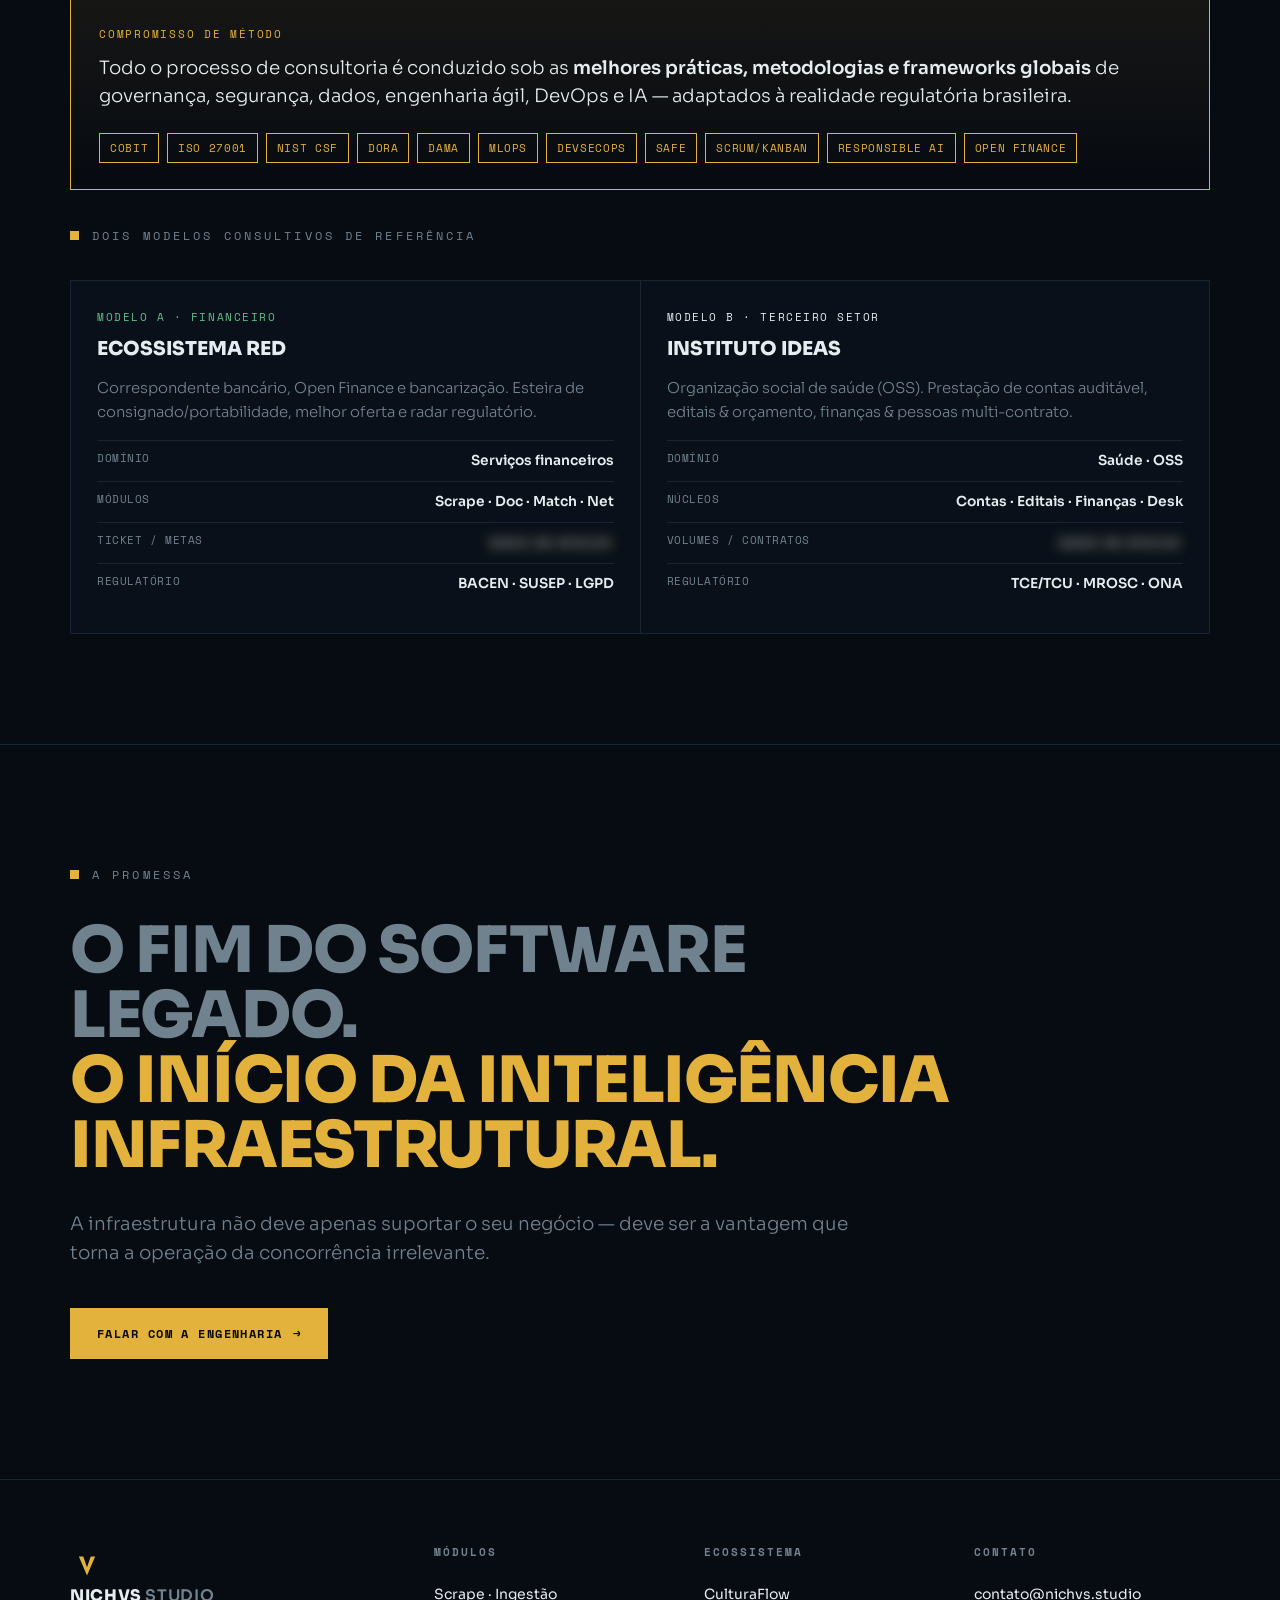
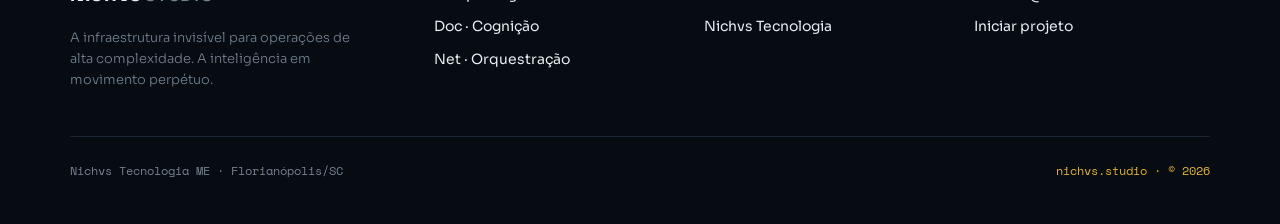
==== commit 003930fb: "Add files via upload" ====
--- a/index.html
+++ b/index.html
@@ -1 +1 @@
-<!DOCTYPE html><html lang="pt-BR"><head><meta charset="UTF-8"/><meta name="viewport" content="width=device-width, initial-scale=1.0"/><title>NICHVS STUDIO — A inteligência em movimento perpétuo</title><meta name="description" content="NICHVS STUDIO — Engenharia de alta precisão. Sistema de identidade modular: Scrape, Doc e Net. Orquestração, inteligência e governança em larga escala."/><link rel="preconnect" href="https://fonts.googleapis.com"/><link rel="preconnect" href="https://fonts.gstatic.com" crossorigin/><link href="https://fonts.googleapis.com/css2?family=Sora:wght@300;400;600;800&family=Space+Mono:wght@400;700&display=swap" rel="stylesheet"/><link rel="stylesheet" href="studio.css"/></head><body class=""><header id="head"><div class="wrap nav"><a class="brand" href="index.html" aria-label="NICHVS STUDIO"><svg viewBox="0 0 100 100" aria-hidden="true"><path class="v-fill" d="M26 22 L50 78 L74 22 L61 22 L50 54 L39 22 Z"/></svg><span class="bt">NICHVS <span>STUDIO</span></span></a><nav class="nav-links"><a href="index.html#sistema">Sistema</a><a href="index.html#modulos">Módulos</a><a href="index.html#diretrizes">Diretrizes</a><a class="nav-cta" href="mailto:contato@nichvs.studio">Contato</a></nav></div></header><main id="top"><section class="hero"><div class="hero-glow"></div><svg class="hero-frame" viewBox="0 0 100 100" preserveAspectRatio="none"><path d="M0 6 V0 H6 M94 0 H100 V6 M100 94 V100 H94 M6 100 H0 V94" fill="none" stroke="currentColor" stroke-width=".4"/></svg><div class="wrap"><div class="hero-inner"><svg class="hero-mark" viewBox="0 0 100 100" aria-hidden="true"><circle cx="50" cy="48" r="35" class="v-stroke" stroke-width="1" opacity=".28"/><path class="v-fill" d="M26 24 L50 76 L74 24 L61 24 L50 54 L39 24 Z"/></svg><h1>NICHVS <span class="b2">STUDIO</span></h1><div class="hero-sub">Sistema de Identidade Modular · Engenharia de Alta Precisão</div><p class="hero-tag">“A inteligência em movimento perpétuo.”</p><div class="hero-actions"><a class="btn btn-primary" href="#modulos">Ver os módulos <span class="arw">&rarr;</span></a><a class="btn btn-ghost" href="mailto:contato@nichvs.studio">Falar com a engenharia</a></div></div></div></section><section class="sec" id="sistema"><div class="wrap"><div class="sec-label reveal">Sistema de Identidade · Conceito Visual</div><div class="concept"><ul class="concept-list reveal"><li><span class="n">01</span> Brutalismo Minimalista</li><li><span class="n">02</span> Ponta de Lança</li><li><span class="n">03</span> Precisão <span class="sm">Space Mono</span></li></ul><div class="reveal"><p>Vivemos a era da <strong>fricção informacional.</strong> Empresas não competem mais apenas por clientes — competem pela capacidade de processar a realidade. A resposta não é mais software: é <strong>orquestração profunda.</strong></p><p>Uma arquitetura agnóstica e assíncrona, desenhada para absorver a complexidade do mundo real e devolver fluxo operacional contínuo, seguro e acionável.</p><div class="anchor-note">O “V” é a âncora — o primeiro elemento visual reconhecido. STUDIO em Gold, módulos em acento.</div></div></div></div></section><section class="sec" id="modulos"><div class="wrap"><div class="sec-label reveal">Os Módulos</div><h2 class="reveal" style="margin-bottom:40px">Um sistema, três pontas de lança.</h2><div class="mods"><a class="mod m-scrape reveal" href="scrape.html"><svg class="mod-ico" viewBox="0 0 100 100" aria-hidden="true"><g class="v-fill"><rect x="6" y="27" width="28" height="4"/><rect x="14" y="38" width="24" height="4"/><rect x="22" y="49" width="20" height="4"/></g><path class="v-fill" d="M40 22 L62 78 L86 22 L73 22 L62 52 L51 22 Z"/></svg><div class="mod-name">NICHVS STUDIO · SCRAPE</div><h3>Omni-Captura</h3><div class="mtag">“A fronteira está onde nós estamos.”</div><div class="mcon">Movimento · Avanço · Penetração</div><span class="go">Explorar módulo <span class="arw">&rarr;</span></span></a><a class="mod m-doc reveal" href="doc.html"><svg class="mod-ico" viewBox="0 0 100 100" aria-hidden="true"><path class="v-stroke" stroke-width="4" stroke-linejoin="round" d="M26 14 H60 L78 32 V86 H26 Z"/><path class="v-stroke" stroke-width="4" stroke-linejoin="round" d="M60 14 V32 H78"/><path class="v-fill" d="M38 40 L51 70 L64 40 L57 40 L51 56 L45 40 Z"/></svg><div class="mod-name">NICHVS STUDIO · DOC</div><h3>Alquimia Semântica</h3><div class="mtag">“O caos estruturado em milissegundos.”</div><div class="mcon">Clareza · Inteligência · Precisão Cirúrgica</div><span class="go">Explorar módulo <span class="arw">&rarr;</span></span></a><a class="mod m-net reveal" href="net.html"><svg class="mod-ico" viewBox="0 0 100 100" aria-hidden="true"><path class="v-stroke" stroke-width="1.2" opacity=".8" d="M50 12 L74 22 L86 47 L82 73 L66 86 L44 89 L23 79 L13 58 L17 33 L33 16 Z"/><path class="v-stroke" stroke-width="1.2" opacity=".55" d="M50 12 L50 48 M13 58 L50 48 M86 47 L50 48 M66 86 L50 48"/><circle class="net-node pulse" cx="50" cy="12" r="3" style="animation-delay:0.00s"/><circle class="net-node pulse" cx="74" cy="22" r="3" style="animation-delay:0.18s"/><circle class="net-node pulse" cx="86" cy="47" r="3" style="animation-delay:0.36s"/><circle class="net-node pulse" cx="82" cy="73" r="3" style="animation-delay:0.54s"/><circle class="net-node pulse" cx="66" cy="86" r="3" style="animation-delay:0.72s"/><circle class="net-node pulse" cx="44" cy="89" r="3" style="animation-delay:0.90s"/><circle class="net-node pulse" cx="23" cy="79" r="3" style="animation-delay:1.08s"/><circle class="net-node pulse" cx="13" cy="58" r="3" style="animation-delay:1.26s"/><circle class="net-node pulse" cx="17" cy="33" r="3" style="animation-delay:1.44s"/><circle class="net-node pulse" cx="33" cy="16" r="3" style="animation-delay:1.62s"/><path class="v-fill" d="M34 30 L50 68 L66 30 L58 30 L50 52 L42 30 Z"/></svg><div class="mod-name">NICHVS STUDIO · NET</div><h3>Sistema Nervoso Operacional</h3><div class="mtag">“A inteligência em movimento perpétuo.”</div><div class="mcon">Conectividade · Fluidez · Sistema Nervoso</div><span class="go">Explorar módulo <span class="arw">&rarr;</span></span></a></div></div></section><section class="promise" id="diretrizes"><div class="wrap"><div class="sec-label reveal">A Promessa</div><h2 class="big reveal"><span class="l1">O fim do software legado.</span><br><span class="l2">O início da inteligência infraestrutural.</span></h2><p class="sub reveal">A infraestrutura não deve apenas suportar o seu negócio — deve ser a vantagem que torna a operação da concorrência irrelevante.</p><a class="btn btn-primary reveal" href="mailto:contato@nichvs.studio">Falar com a engenharia <span class="arw">&rarr;</span></a></div></section></main><footer><div class="wrap"><div class="fgrid"><div class="fcol"><a class="brand" href="index.html"><svg viewBox="0 0 100 100" aria-hidden="true"><path class="v-fill" d="M26 22 L50 78 L74 22 L61 22 L50 54 L39 22 Z"/></svg><span class="bt">NICHVS <span>STUDIO</span></span></a><p class="fabout">Engenharia de alta precisão. A inteligência em movimento perpétuo.</p></div><div class="fcol"><h4>Módulos</h4><a href="scrape.html">Scrape</a><a href="doc.html">Doc</a><a href="net.html">Net</a></div><div class="fcol"><h4>Ecossistema</h4><a href="https://culturaflow.netlify.app" target="_blank" rel="noopener">CulturaFlow</a><a href="https://nichvs.tech" target="_blank" rel="noopener">Nichvs Tecnologia</a></div><div class="fcol"><h4>Contato</h4><a href="mailto:contato@nichvs.studio">contato@nichvs.studio</a><a href="mailto:contato@nichvs.studio?subject=Novo%20projeto">Iniciar projeto</a></div></div><div class="fmeta"><span>Nichvs Tecnologia ME · Florianópolis/SC</span><span class="gold">nichvs.studio · © 2026</span></div></div></footer><script>(function(){"use strict";var h=document.getElementById("head");function s(){if(window.pageYOffset>40){h.classList.add("scrolled");}else{h.classList.remove("scrolled");}}window.addEventListener("scroll",s,{passive:true});s();var it=document.querySelectorAll(".reveal");if("IntersectionObserver" in window){var io=new IntersectionObserver(function(e){for(var i=0;i<e.length;i++){if(e[i].isIntersecting){e[i].target.classList.add("in");io.unobserve(e[i].target);}}},{threshold:.12,rootMargin:"0px 0px -40px 0px"});for(var j=0;j<it.length;j++){io.observe(it[j]);}}else{for(var k=0;k<it.length;k++){it[k].classList.add("in");}}})();</script></body></html>
+<!DOCTYPE html><html lang="pt-BR"><head><meta charset="UTF-8"/><meta name="viewport" content="width=device-width, initial-scale=1.0"/><title>NICHVS STUDIO — A inteligência em movimento perpétuo</title><meta name="description" content="NICHVS STUDIO — A infraestrutura invisível para operações de alta complexidade. Arquitetura composable: Scrape, Doc e Net. Ingestão, cognição e orquestração com governança."/><link rel="preconnect" href="https://fonts.googleapis.com"/><link rel="preconnect" href="https://fonts.gstatic.com" crossorigin/><link href="https://fonts.googleapis.com/css2?family=Sora:wght@300;400;600;800&family=Space+Mono:wght@400;700&display=swap" rel="stylesheet"/><link rel="stylesheet" href="studio.css"/></head><body class=""><header id="head"><div class="wrap nav"><a class="brand" href="index.html" aria-label="NICHVS STUDIO"><svg viewBox="0 0 100 100" aria-hidden="true"><path class="v-fill" d="M26 22 L50 78 L74 22 L61 22 L50 54 L39 22 Z"/></svg><span class="bt">NICHVS <span>STUDIO</span></span></a><nav class="nav-links"><a href="index.html#paradigma">Paradigma</a><a href="index.html#arquitetura">Arquitetura</a><a href="index.html#modulos">Módulos</a><a href="index.html#telas">Telas</a><a href="index.html#consultoria">Consultoria</a><a class="nav-cta" href="mailto:contato@nichvs.studio">Contato</a></nav></div></header><main id="top"><section class="hero"><div class="hero-glow"></div><svg class="hero-frame" viewBox="0 0 100 100" preserveAspectRatio="none"><path d="M0 6 V0 H6 M94 0 H100 V6 M100 94 V100 H94 M6 100 H0 V94" fill="none" stroke="currentColor" stroke-width=".4"/></svg><div class="wrap"><div class="hero-inner"><svg class="hero-mark" viewBox="0 0 100 100" aria-hidden="true"><circle cx="50" cy="48" r="35" class="v-stroke" stroke-width="1" opacity=".28"/><path class="v-fill" d="M26 24 L50 76 L74 24 L61 24 L50 54 L39 24 Z"/></svg><h1>NICHVS <span class="b2">STUDIO</span></h1><div class="hero-sub">Sistema de Identidade Modular · Engenharia de Alta Precisão</div><p class="hero-tag">“A inteligência em movimento perpétuo.”</p><div class="hero-actions"><a class="btn btn-primary" href="#modulos">Ver os módulos <span class="arw">&rarr;</span></a><a class="btn btn-ghost" href="#arquitetura">A arquitetura</a></div></div></div></section><section class="sec" id="paradigma"><div class="wrap"><div class="sec-label reveal">A Quebra do Paradigma</div><div class="para-grid"><div class="ptext reveal"><h2>O fim do software legado.</h2><p>O mercado corporativo atingiu o limite da força bruta. Empilhar sistemas, comprar licenças e contratar exércitos para transitar dados entre planilhas não é mais crescimento — <strong>é obsolescência programada.</strong></p><p>A disrupção real não nasce de mais um aplicativo, mas de <strong>reescrever as leis da física da sua operação:</strong> tornar a complexidade invisível e a execução instantânea.</p></div><ul class="concept-list reveal"><li><span class="n">01</span> Brutalismo Minimalista</li><li><span class="n">02</span> Ponta de Lança</li><li><span class="n">03</span> Precisão <span class="sm">Space Mono</span></li></ul></div></div></section><section class="sec" id="arquitetura"><div class="wrap"><div class="sec-label reveal">A Singularidade Operacional</div><h2 class="reveal" style="margin-bottom:14px">A nossa arquitetura.</h2><p class="reveal" style="color:var(--muted);font-weight:300;max-width:62ch;margin-bottom:36px">Não é uma ferramenta. É uma camada fundacional de hiperescalabilidade — assíncrona, agnóstica e implacável — que engole o caos de qualquer ecossistema e devolve previsibilidade absoluta, através de quatro frentes de força.</p><div class="fronts"><div class="front reveal"><div class="fn">01</div><h3>Omnisciência de Dados</h3><div class="fsub">A ingestão onipresente</div><p>Captura ativa e multi-fonte com deduplicação em tempo real. Sistemas legados, APIs complexas e silos de dados são rompidos — a informação flui para o núcleo da corporação antes mesmo que o mercado registre o movimento.</p></div><div class="front reveal"><div class="fn">02</div><h3>Cognição Sintética Ativa</h3><div class="fsub">A transmutação documental</div><p>LLM somado a geração aumentada por recuperação (RAG) dá cognição real à máquina. Documentos, contratos e PDFs são dissecados e transmutados em JSON estruturado em milissegundos. O volume que asfixiava a operação vira inteligência pura.</p></div><div class="front reveal"><div class="fn">03</div><h3>Hiper-Orquestração Autônoma</h3><div class="fsub">O fim do atrito</div><p>Topologia de sistema nervoso central: roteamento em tempo real e filas de processamento isoladas. A plataforma age antes que um operador precise pensar — cadeias de valor ininterruptas, estruturadas para 24/7 sem degradação.</p></div><div class="front reveal"><div class="fn">04</div><h3>Soberania Criptográfica</h3><div class="fsub">A governança como engenharia</div><p>Conformidade como lei inquebrável da estrutura sistêmica, não como departamento reativo. Auditoria imutável de cada mutação de dado e controle de acesso cirúrgico desenhado desde a raiz.</p></div></div></div></section><section class="sec" id="modulos"><div class="wrap"><div class="sec-label reveal">Os Módulos</div><h2 class="reveal" style="margin-bottom:30px">Arquitetura composable.</h2><div class="composable reveal"><span class="ctag">Composable</span><p>Uma plataforma desacoplada e assíncrona, desenhada para resolver gargalos de dados, cognição e fluxo. <b>Adote o módulo que resolve o seu limite atual; escale para o ecossistema completo quando estiver pronto.</b></p></div><div class="mods"><a class="mod m-scrape reveal" href="scrape.html"><svg class="mod-ico" viewBox="0 0 100 100" aria-hidden="true"><g class="v-fill"><rect x="6" y="27" width="28" height="4"/><rect x="14" y="38" width="24" height="4"/><rect x="22" y="49" width="20" height="4"/></g><path class="v-fill" d="M40 22 L62 78 L86 22 L73 22 L62 52 L51 22 Z"/></svg><div class="mod-name">NICHVS STUDIO · SCRAPE</div><h3>Omni-Captura</h3><div class="mtag">“A fronteira está onde nós estamos.”</div><div class="mcon">Módulo de Ingestão e Conectividade</div><span class="go">Explorar módulo <span class="arw">&rarr;</span></span></a><a class="mod m-doc reveal" href="doc.html"><svg class="mod-ico" viewBox="0 0 100 100" aria-hidden="true"><path class="v-stroke" stroke-width="4" stroke-linejoin="round" d="M26 14 H60 L78 32 V86 H26 Z"/><path class="v-stroke" stroke-width="4" stroke-linejoin="round" d="M60 14 V32 H78"/><path class="v-fill" d="M38 40 L51 70 L64 40 L57 40 L51 56 L45 40 Z"/></svg><div class="mod-name">NICHVS STUDIO · DOC</div><h3>Alquimia Semântica</h3><div class="mtag">“O caos estruturado em milissegundos.”</div><div class="mcon">Módulo de Cognição e Estruturação</div><span class="go">Explorar módulo <span class="arw">&rarr;</span></span></a><a class="mod m-net reveal" href="net.html"><svg class="mod-ico" viewBox="0 0 100 100" aria-hidden="true"><path class="v-stroke" stroke-width="1.2" opacity=".8" d="M50 12 L74 22 L86 47 L82 73 L66 86 L44 89 L23 79 L13 58 L17 33 L33 16 Z"/><path class="v-stroke" stroke-width="1.2" opacity=".55" d="M50 12 L50 48 M13 58 L50 48 M86 47 L50 48 M66 86 L50 48"/><circle class="net-node pulse" cx="50" cy="12" r="3" style="animation-delay:0.00s"/><circle class="net-node pulse" cx="74" cy="22" r="3" style="animation-delay:0.18s"/><circle class="net-node pulse" cx="86" cy="47" r="3" style="animation-delay:0.36s"/><circle class="net-node pulse" cx="82" cy="73" r="3" style="animation-delay:0.54s"/><circle class="net-node pulse" cx="66" cy="86" r="3" style="animation-delay:0.72s"/><circle class="net-node pulse" cx="44" cy="89" r="3" style="animation-delay:0.90s"/><circle class="net-node pulse" cx="23" cy="79" r="3" style="animation-delay:1.08s"/><circle class="net-node pulse" cx="13" cy="58" r="3" style="animation-delay:1.26s"/><circle class="net-node pulse" cx="17" cy="33" r="3" style="animation-delay:1.44s"/><circle class="net-node pulse" cx="33" cy="16" r="3" style="animation-delay:1.62s"/><path class="v-fill" d="M34 30 L50 68 L66 30 L58 30 L50 52 L42 30 Z"/></svg><div class="mod-name">NICHVS STUDIO · NET</div><h3>Sistema Nervoso Operacional</h3><div class="mtag">“A inteligência em movimento perpétuo.”</div><div class="mcon">Módulo de Orquestração e Fluxo</div><span class="go">Explorar módulo <span class="arw">&rarr;</span></span></a></div></div></section><section class="sec" id="telas"><div class="wrap"><div class="sec-label reveal">Em Operação · Telas & Dashboards</div><h2 class="reveal" style="margin-bottom:10px">As interfaces dos módulos.</h2><p class="reveal" style="color:var(--muted);font-weight:300;max-width:60ch;margin-bottom:14px">Formatação e estrutura expostas; os dados de negócio ficam em spoiler.</p><div class="spoiler-note reveal">⌐ Dados sensíveis borrados · clique em qualquer valor para revelar</div><div class="telas reveal"><div class="dash d-scrape"><div class="dash-bar"><span class="dot"></span><span class="dot"></span><span class="dot"></span><span class="dt"><b>Scrape · Queue Monitor v2.1</b></span></div><div class="dash-body"><div class="metric"><div class="ml">Jobs ativos</div><div class="mv"><span class="spoiler" title="clique para revelar">15</span></div></div><div class="metric"><div class="ml">Aguardando</div><div class="mv"><span class="spoiler" title="clique para revelar">32</span></div></div><div class="metric"><div class="ml">Workers</div><div class="mv">3</div></div><div class="metric"><div class="ml">Falhas</div><div class="mv"><span class="spoiler" title="clique para revelar">2</span></div></div></div><div class="dash-foot">2 workers paralelos · deadletter DLQ monitorado · webhooks ativos</div></div><div class="dash d-doc"><div class="dash-bar"><span class="dot"></span><span class="dot"></span><span class="dot"></span><span class="dt"><b>Doc · Cognitive Transmutation Hub</b></span></div><div class="dash-body"><div class="metric"><div class="ml">Docs/min</div><div class="mv"><span class="spoiler" title="clique para revelar">xx</span></div></div><div class="metric"><div class="ml">Confiança</div><div class="mv"><span class="spoiler" title="clique para revelar">xx%</span></div></div><div class="metric"><div class="ml">Campos</div><div class="mv"><span class="spoiler" title="clique para revelar">xx</span></div></div><div class="metric"><div class="ml">Status</div><div class="mv">ATIVO</div></div></div><div class="dash-foot">Documento → JSON estruturado · score de confiança por campo · validação humana</div></div><div class="dash d-net"><div class="dash-bar"><span class="dot"></span><span class="dot"></span><span class="dot"></span><span class="dt"><b>Net · Orchestration Monitor</b></span></div><div class="dash-body"><div class="metric"><div class="ml">Eventos/s</div><div class="mv"><span class="spoiler" title="clique para revelar">xxx</span></div></div><div class="metric"><div class="ml">Filas</div><div class="mv">4</div></div><div class="metric"><div class="ml">Latência</div><div class="mv"><span class="spoiler" title="clique para revelar">xx ms</span></div></div><div class="metric"><div class="ml">Uptime</div><div class="mv">99.9%</div></div></div><div class="dash-foot">Roteamento assíncrono · filas isoladas · RBAC + auditoria imutável</div></div></div></div></section><section class="sec" id="consultoria"><div class="wrap"><div class="sec-label reveal">Serviço Consultivo</div><h2 class="reveal" style="margin-bottom:10px">Modelagem da Jornada.</h2><p class="reveal" style="color:var(--muted);font-weight:300;max-width:64ch;margin-bottom:26px">Desenhamos, com método, a jornada da sua organização da operação atual até a Inteligência Infraestrutural — onde a complexidade fica invisível e a execução, instantânea.</p><div class="method reveal"><div class="mt">Compromisso de método</div><p>Todo o processo de consultoria é conduzido sob as <b>melhores práticas, metodologias e frameworks globais</b> de governança, segurança, dados, engenharia ágil, DevOps e IA — adaptados à realidade regulatória brasileira.</p><div class="fwchips"><span class="fwchip on">COBIT</span><span class="fwchip on">ISO 27001</span><span class="fwchip on">NIST CSF</span><span class="fwchip on">DORA</span><span class="fwchip on">DAMA</span><span class="fwchip on">MLOps</span><span class="fwchip on">DevSecOps</span><span class="fwchip on">SAFe</span><span class="fwchip on">Scrum/Kanban</span><span class="fwchip on">Responsible AI</span><span class="fwchip on">Open Finance</span></div></div><div class="sec-label reveal" style="margin-top:36px">Dois modelos consultivos de referência</div><div class="models reveal"><div class="model fin"><div class="mk">Modelo A · Financeiro</div><h4>Ecossistema Red</h4><p>Correspondente bancário, Open Finance e bancarização. Esteira de consignado/portabilidade, melhor oferta e radar regulatório.</p><div class="mrow"><span>Domínio</span><b>Serviços financeiros</b></div><div class="mrow"><span>Módulos</span><b>Scrape · Doc · Match · Net</b></div><div class="mrow"><span>Ticket / metas</span><b><span class="spoiler" title="clique para revelar">dados em spoiler</span></b></div><div class="mrow"><span>Regulatório</span><b>BACEN · SUSEP · LGPD</b></div></div><div class="model oss"><div class="mk">Modelo B · Terceiro Setor</div><h4>Instituto IDEAS</h4><p>Organização social de saúde (OSS). Prestação de contas auditável, editais &amp; orçamento, finanças &amp; pessoas multi-contrato.</p><div class="mrow"><span>Domínio</span><b>Saúde · OSS</b></div><div class="mrow"><span>Núcleos</span><b>Contas · Editais · Finanças · Desk</b></div><div class="mrow"><span>Volumes / contratos</span><b><span class="spoiler" title="clique para revelar">dados em spoiler</span></b></div><div class="mrow"><span>Regulatório</span><b>TCE/TCU · MROSC · ONA</b></div></div></div></div></section><section class="promise"><div class="wrap"><div class="sec-label reveal">A Promessa</div><h2 class="big reveal"><span class="l1">O fim do software legado.</span><br><span class="l2">O início da inteligência infraestrutural.</span></h2><p class="sub reveal">A infraestrutura não deve apenas suportar o seu negócio — deve ser a vantagem que torna a operação da concorrência irrelevante.</p><a class="btn btn-primary reveal" href="mailto:contato@nichvs.studio">Falar com a engenharia <span class="arw">&rarr;</span></a></div></section></main><footer><div class="wrap"><div class="fgrid"><div class="fcol"><a class="brand" href="index.html"><svg viewBox="0 0 100 100" aria-hidden="true"><path class="v-fill" d="M26 22 L50 78 L74 22 L61 22 L50 54 L39 22 Z"/></svg><span class="bt">NICHVS <span>STUDIO</span></span></a><p class="fabout">A infraestrutura invisível para operações de alta complexidade. A inteligência em movimento perpétuo.</p></div><div class="fcol"><h4>Módulos</h4><a href="scrape.html">Scrape · Ingestão</a><a href="doc.html">Doc · Cognição</a><a href="net.html">Net · Orquestração</a></div><div class="fcol"><h4>Ecossistema</h4><a href="https://culturaflow.netlify.app" target="_blank" rel="noopener">CulturaFlow</a><a href="https://nichvs.tech" target="_blank" rel="noopener">Nichvs Tecnologia</a></div><div class="fcol"><h4>Contato</h4><a href="mailto:contato@nichvs.studio">contato@nichvs.studio</a><a href="mailto:contato@nichvs.studio?subject=Novo%20projeto">Iniciar projeto</a></div></div><div class="fmeta"><span>Nichvs Tecnologia ME · Florianópolis/SC</span><span class="gold">nichvs.studio · © 2026</span></div></div></footer><script>(function(){"use strict";var h=document.getElementById("head");function s(){if(window.pageYOffset>40){h.classList.add("scrolled");}else{h.classList.remove("scrolled");}}window.addEventListener("scroll",s,{passive:true});s();var it=document.querySelectorAll(".reveal");if("IntersectionObserver" in window){var io=new IntersectionObserver(function(e){for(var i=0;i<e.length;i++){if(e[i].isIntersecting){e[i].target.classList.add("in");io.unobserve(e[i].target);}}},{threshold:.12,rootMargin:"0px 0px -40px 0px"});for(var j=0;j<it.length;j++){io.observe(it[j]);}}else{for(var k=0;k<it.length;k++){it[k].classList.add("in");}}var sp=document.querySelectorAll(".spoiler");for(var q=0;q<sp.length;q++){sp[q].addEventListener("click",function(){this.classList.toggle("revealed");});}})();</script></body></html>
--- a/studio.css
+++ b/studio.css
@@ -180,3 +180,71 @@
 .reveal{opacity:0;transform:translateY(22px);transition:opacity .6s ease,transform .6s ease}
 .reveal.in{opacity:1;transform:none}
 @media(prefers-reduced-motion:reduce){*{animation:none!important;transition:none!important}.reveal{opacity:1;transform:none}html{scroll-behavior:auto}}
+
+/* ---------- paradigma (manifesto) ---------- */
+.para-grid{display:grid;grid-template-columns:1.25fr .75fr;gap:54px;align-items:start}
+@media(max-width:820px){.para-grid{grid-template-columns:1fr;gap:30px}}
+.para-grid .ptext h2{margin-bottom:24px}
+.para-grid .ptext p{color:var(--muted);font-weight:300;font-size:clamp(1rem,1.5vw,1.18rem);max-width:60ch}
+.para-grid .ptext p+p{margin-top:18px}
+.para-grid .ptext p strong{color:var(--text);font-weight:500}
+
+/* ---------- 4 frentes de força ---------- */
+.fronts{display:grid;grid-template-columns:1fr 1fr;gap:1px;background:var(--line);border:1px solid var(--line);margin-top:8px}
+@media(max-width:760px){.fronts{grid-template-columns:1fr}}
+.front{background:var(--surface);padding:34px 32px;transition:background .3s}
+.front:hover{background:var(--surface-2)}
+.front .fn{font-family:"Space Mono",monospace;font-size:12px;color:var(--c);letter-spacing:.1em}
+.front h3{font-family:"Sora";font-weight:800;text-transform:uppercase;font-size:1.25rem;letter-spacing:-.01em;line-height:1.1;margin:12px 0 6px}
+.front .fsub{font-family:"Space Mono",monospace;font-size:12px;color:var(--muted);text-transform:uppercase;letter-spacing:.06em;margin-bottom:16px}
+.front p{color:var(--muted);font-weight:300;font-size:.95rem;line-height:1.62}
+
+/* ---------- composable note ---------- */
+.composable{border:1px solid var(--c);background:linear-gradient(180deg,color-mix(in srgb,var(--c) 7%,transparent),transparent);padding:34px 34px;margin-bottom:42px;display:flex;gap:26px;align-items:flex-start;flex-wrap:wrap}
+.composable .ctag{font-family:"Space Mono",monospace;font-size:12px;letter-spacing:.18em;text-transform:uppercase;color:var(--c);flex:none;padding-top:4px}
+.composable p{color:var(--text);font-weight:300;font-size:clamp(1rem,1.7vw,1.22rem);line-height:1.5;max-width:64ch}
+.composable p b{font-weight:600}
+
+/* ---------- tech chips ---------- */
+.chips{display:flex;flex-wrap:wrap;gap:9px;margin-top:28px}
+.chip{font-family:"Space Mono",monospace;font-size:11px;letter-spacing:.1em;text-transform:uppercase;color:var(--c);border:1px solid var(--c);padding:7px 12px;opacity:.9}
+
+/* ---------- dashboards (mockups de tela) ---------- */
+.telas{display:flex;flex-direction:column;gap:16px}
+.dash{background:var(--surface);border:1px solid var(--line);overflow:hidden;--c:var(--gold)}
+.dash.d-scrape{--c:var(--red)}.dash.d-doc{--c:var(--gold)}.dash.d-net{--c:var(--green)}
+.dash-bar{display:flex;align-items:center;gap:8px;padding:11px 16px;border-bottom:1px solid var(--line);background:var(--surface-2)}
+.dash-bar .dot{width:9px;height:9px;border-radius:50%;background:var(--line)}
+.dash-bar .dt{font-family:"Space Mono",monospace;font-size:11px;letter-spacing:.1em;text-transform:uppercase;color:var(--muted);margin-left:8px}
+.dash-bar .dt b{color:var(--c)}
+.dash-body{padding:18px;display:grid;grid-template-columns:repeat(4,1fr);gap:12px}
+@media(max-width:620px){.dash-body{grid-template-columns:repeat(2,1fr)}}
+.metric{border:1px solid var(--line);padding:14px}
+.metric .ml{font-family:"Space Mono",monospace;font-size:10px;letter-spacing:.08em;text-transform:uppercase;color:var(--muted)}
+.metric .mv{font-family:"Sora";font-weight:800;font-size:1.4rem;margin-top:6px;color:var(--c)}
+.dash-foot{padding:11px 16px;border-top:1px solid var(--line);font-family:"Space Mono",monospace;font-size:10.5px;color:var(--muted)}
+
+/* ---------- spoiler ---------- */
+.spoiler{filter:blur(6px);cursor:pointer;transition:filter .18s,background .18s;background:rgba(227,178,60,.07);border-radius:2px;padding:0 3px;user-select:none}
+.spoiler:hover{background:rgba(227,178,60,.13)}
+.spoiler.revealed{filter:none;user-select:auto;background:transparent}
+.spoiler-note{font-family:"Space Mono",monospace;font-size:11px;color:var(--gold);border:1px dashed var(--gold);padding:8px 12px;display:inline-flex;gap:8px;align-items:center;margin:4px 0 20px}
+
+/* ---------- consultoria ---------- */
+.method{border:1px solid var(--gold);background:linear-gradient(180deg,rgba(227,178,60,.07),transparent);padding:26px 28px;margin-bottom:30px}
+.method .mt{font-family:"Space Mono",monospace;font-size:11px;letter-spacing:.16em;text-transform:uppercase;color:var(--gold);margin-bottom:10px}
+.method p{color:var(--text);font-weight:300;font-size:clamp(1rem,1.6vw,1.15rem);line-height:1.55}
+.method p b{font-weight:600}
+.fwchips{display:flex;flex-wrap:wrap;gap:8px;margin:22px 0 0}
+.fwchip{font-family:"Space Mono",monospace;font-size:10.5px;letter-spacing:.06em;text-transform:uppercase;color:var(--muted);border:1px solid var(--line);padding:6px 10px}
+.fwchip.on{color:var(--gold);border-color:var(--gold)}
+.models{display:grid;grid-template-columns:1fr 1fr;gap:1px;background:var(--line);border:1px solid var(--line);margin-top:30px}
+@media(max-width:720px){.models{grid-template-columns:1fr}}
+.model{background:var(--surface);padding:28px 26px;--c:var(--gold)}
+.model.fin{--c:var(--green)}.model.oss{--c:var(--cyan)}
+.model .mk{font-family:"Space Mono",monospace;font-size:11px;letter-spacing:.14em;text-transform:uppercase;color:var(--c);margin-bottom:8px}
+.model h4{font-family:"Sora";font-weight:800;text-transform:uppercase;font-size:1.2rem;margin-bottom:12px}
+.model p{color:var(--muted);font-weight:300;font-size:.93rem;margin-bottom:16px}
+.model .mrow{display:flex;justify-content:space-between;padding:9px 0;border-top:1px solid var(--line);font-size:.86rem}
+.model .mrow span{color:var(--muted);font-family:"Space Mono",monospace;font-size:11px;text-transform:uppercase;letter-spacing:.05em}
+.model .mrow b{color:var(--text);font-weight:600}
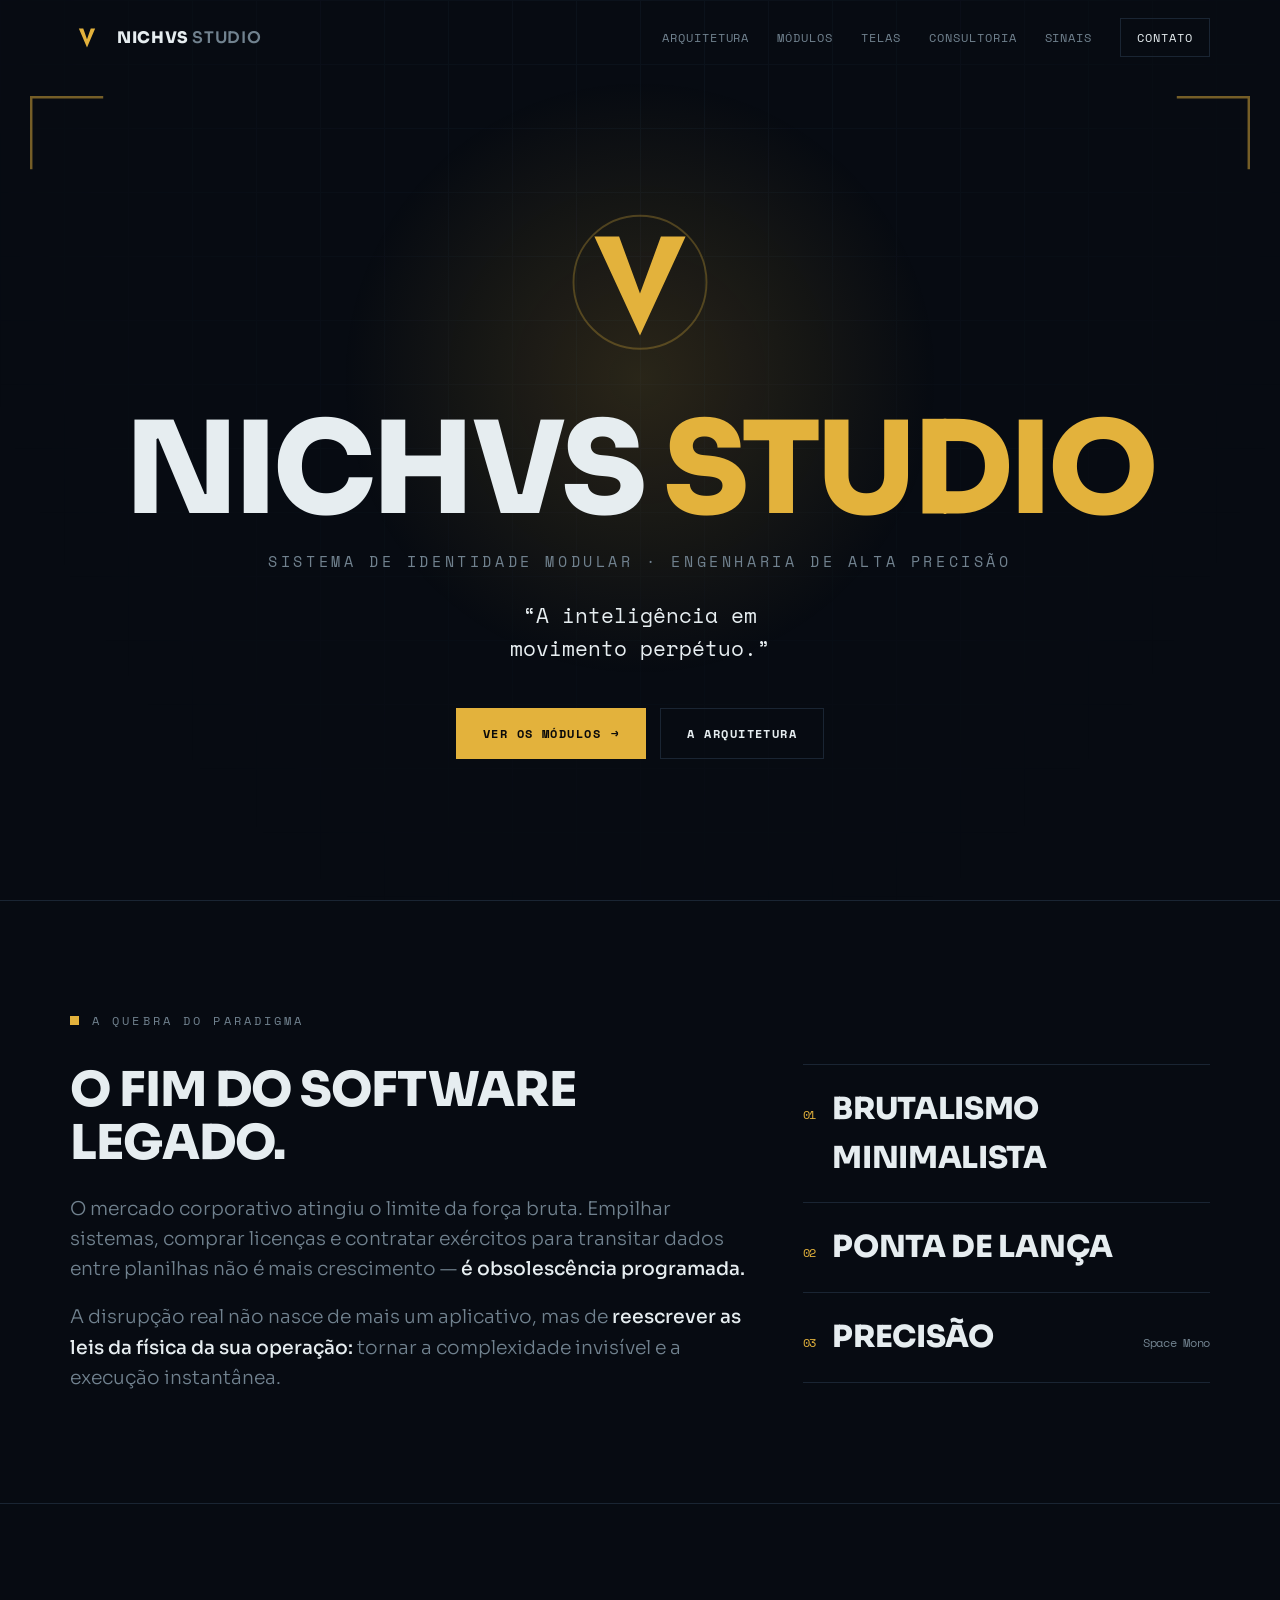
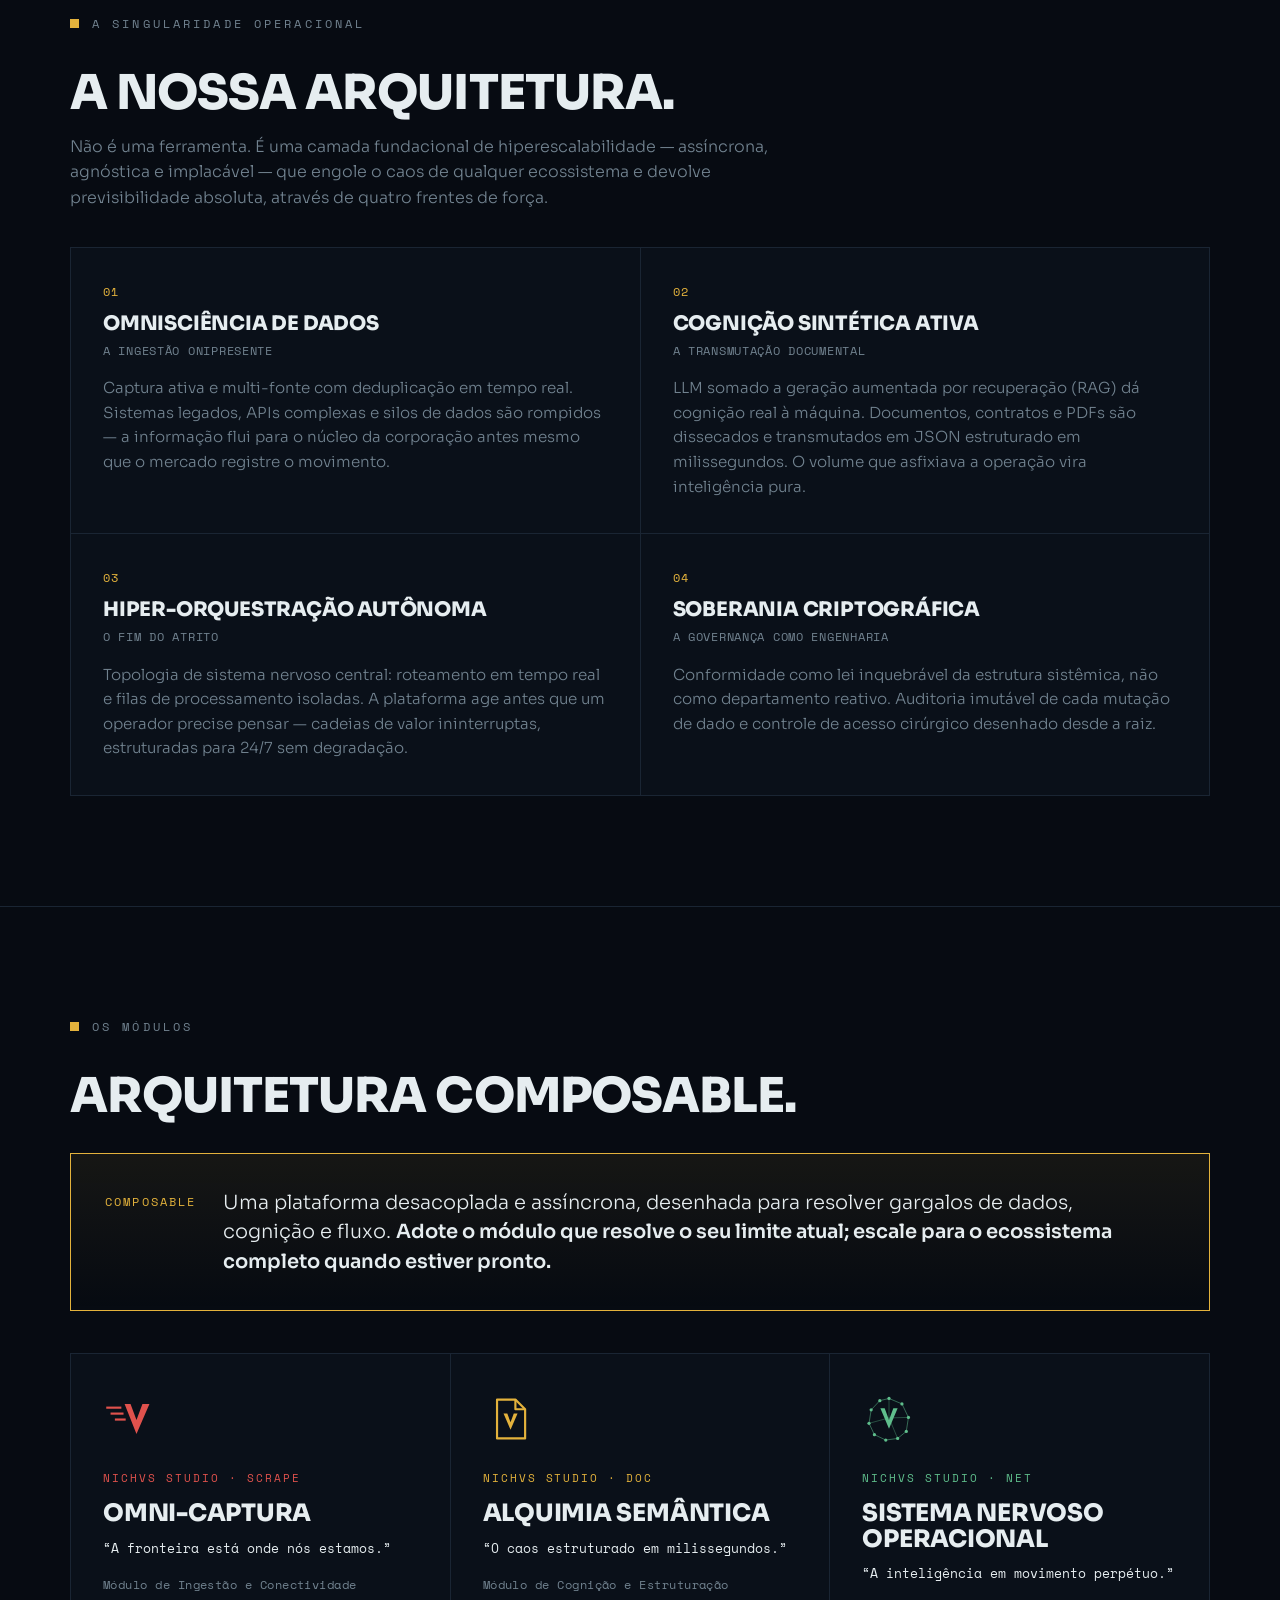
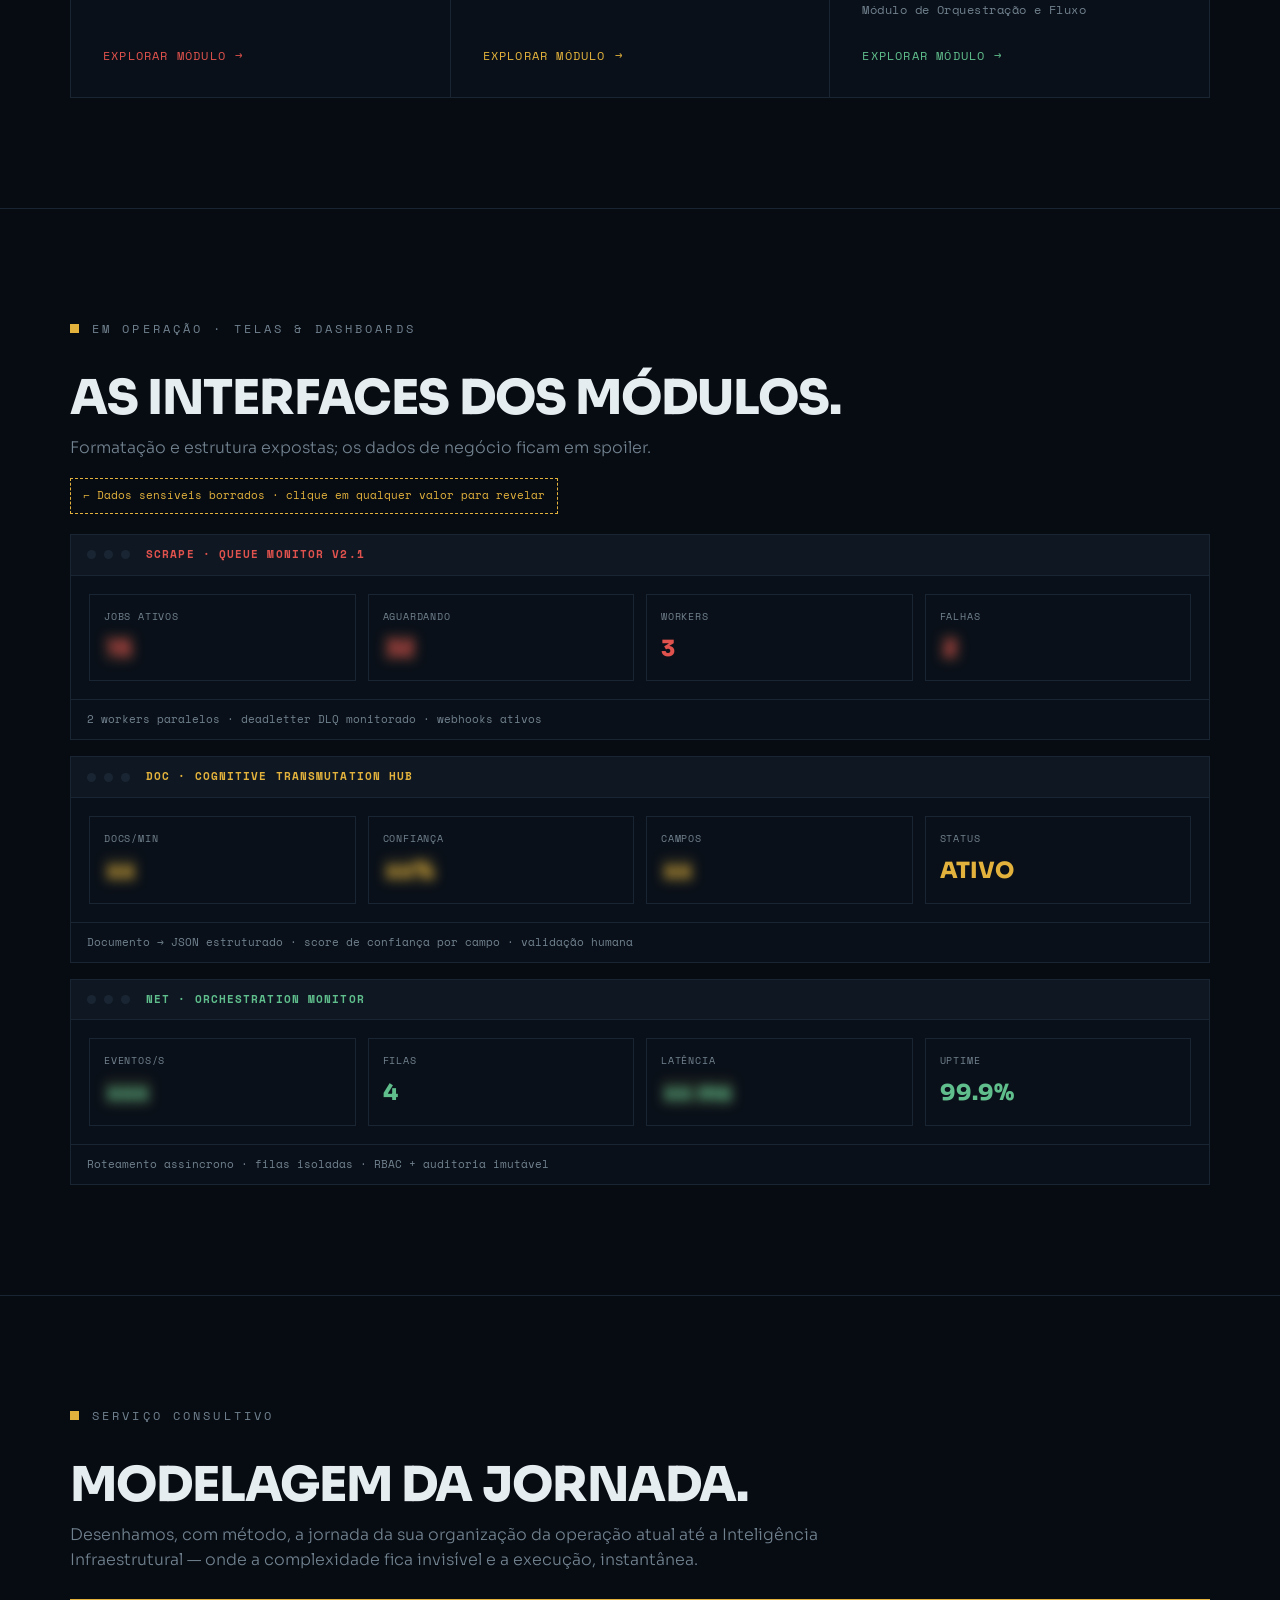
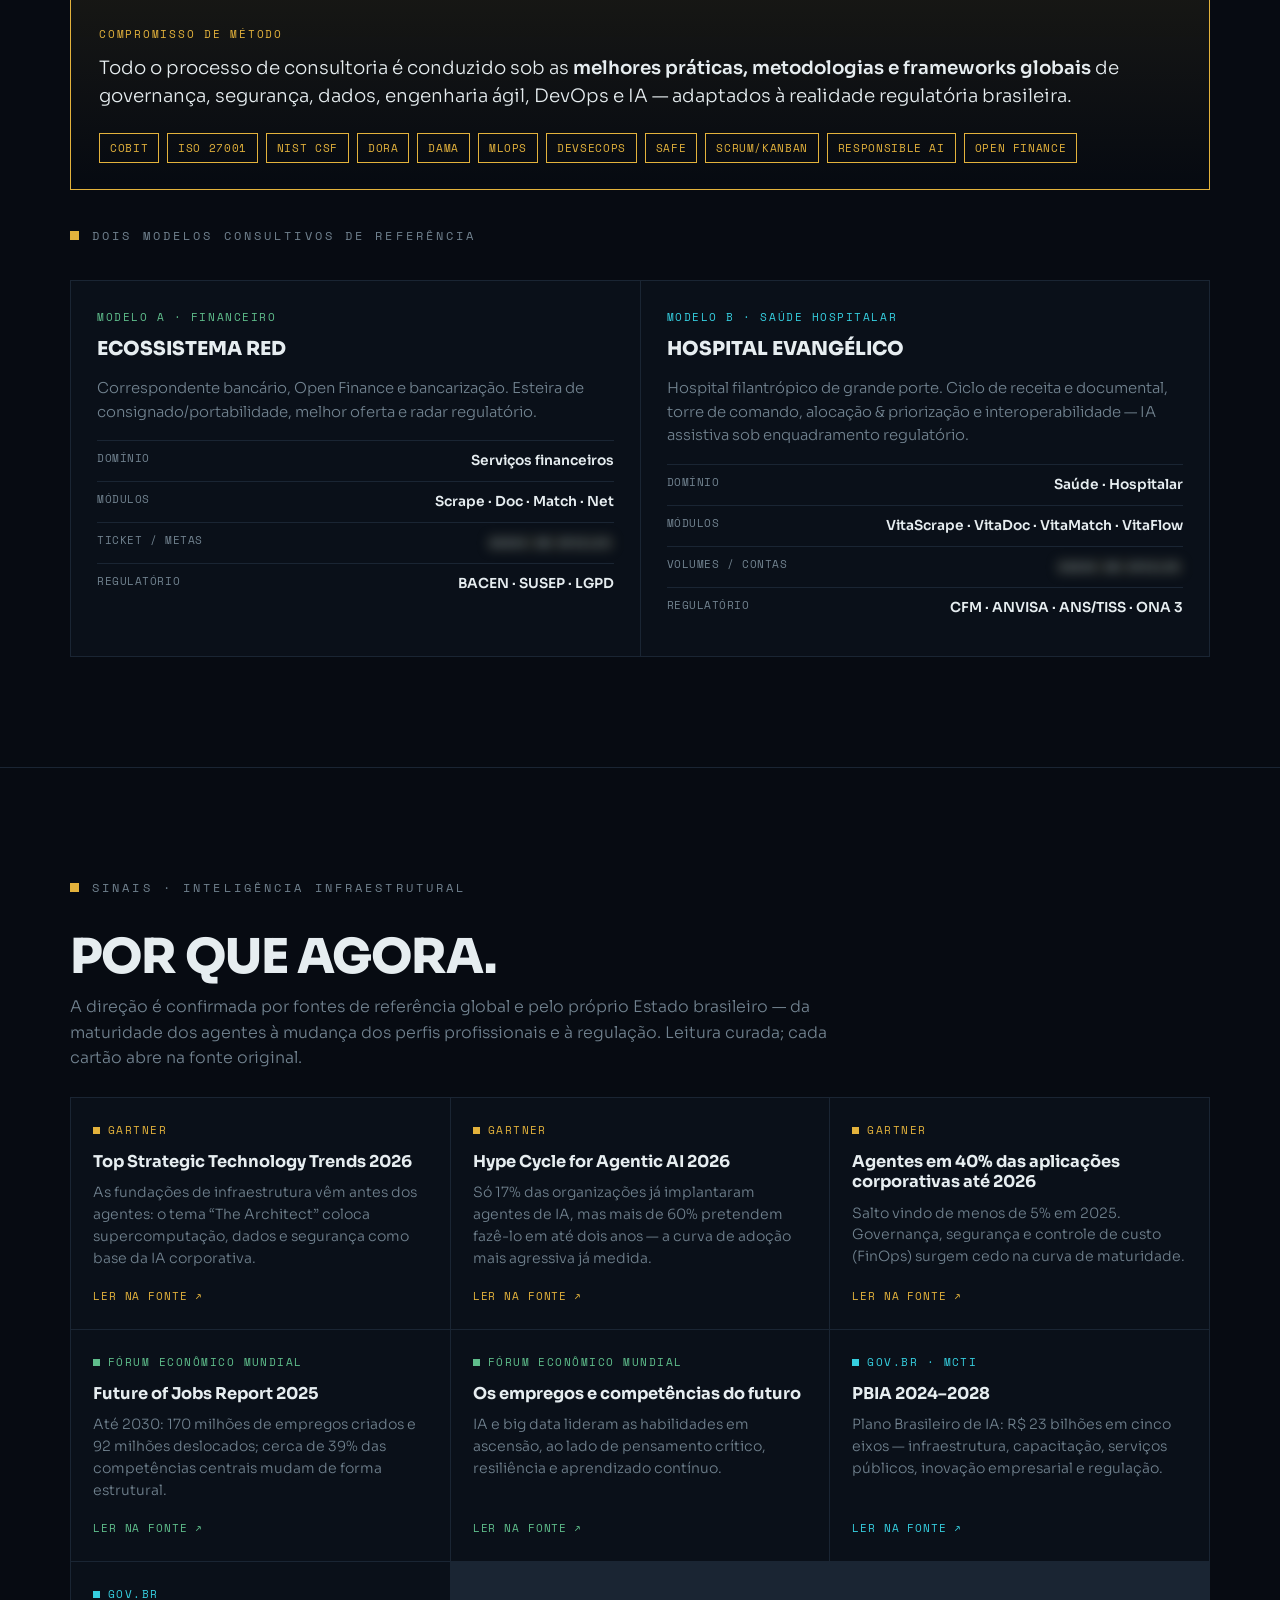
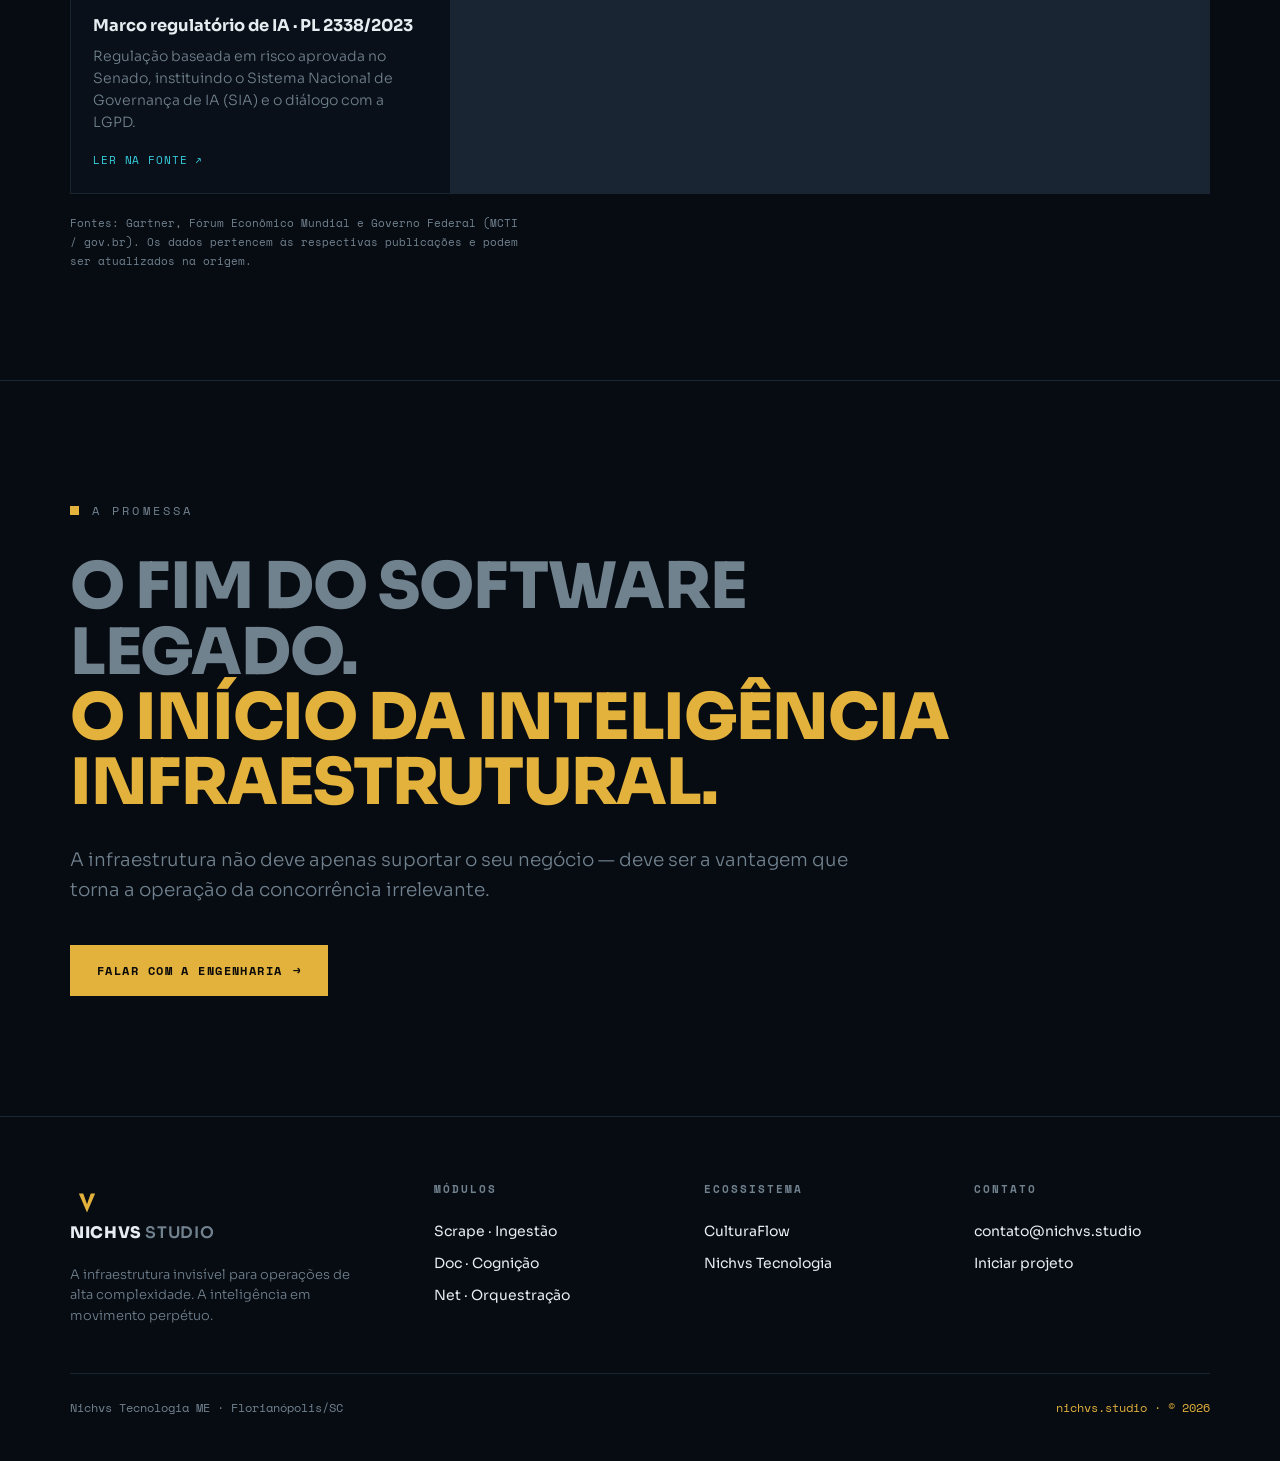
==== commit d8c92eeb: "Add files via upload" ====
--- a/index.html
+++ b/index.html
@@ -1 +1 @@
-<!DOCTYPE html><html lang="pt-BR"><head><meta charset="UTF-8"/><meta name="viewport" content="width=device-width, initial-scale=1.0"/><title>NICHVS STUDIO — A inteligência em movimento perpétuo</title><meta name="description" content="NICHVS STUDIO — A infraestrutura invisível para operações de alta complexidade. Arquitetura composable: Scrape, Doc e Net. Ingestão, cognição e orquestração com governança."/><link rel="preconnect" href="https://fonts.googleapis.com"/><link rel="preconnect" href="https://fonts.gstatic.com" crossorigin/><link href="https://fonts.googleapis.com/css2?family=Sora:wght@300;400;600;800&family=Space+Mono:wght@400;700&display=swap" rel="stylesheet"/><link rel="stylesheet" href="studio.css"/></head><body class=""><header id="head"><div class="wrap nav"><a class="brand" href="index.html" aria-label="NICHVS STUDIO"><svg viewBox="0 0 100 100" aria-hidden="true"><path class="v-fill" d="M26 22 L50 78 L74 22 L61 22 L50 54 L39 22 Z"/></svg><span class="bt">NICHVS <span>STUDIO</span></span></a><nav class="nav-links"><a href="index.html#paradigma">Paradigma</a><a href="index.html#arquitetura">Arquitetura</a><a href="index.html#modulos">Módulos</a><a href="index.html#telas">Telas</a><a href="index.html#consultoria">Consultoria</a><a class="nav-cta" href="mailto:contato@nichvs.studio">Contato</a></nav></div></header><main id="top"><section class="hero"><div class="hero-glow"></div><svg class="hero-frame" viewBox="0 0 100 100" preserveAspectRatio="none"><path d="M0 6 V0 H6 M94 0 H100 V6 M100 94 V100 H94 M6 100 H0 V94" fill="none" stroke="currentColor" stroke-width=".4"/></svg><div class="wrap"><div class="hero-inner"><svg class="hero-mark" viewBox="0 0 100 100" aria-hidden="true"><circle cx="50" cy="48" r="35" class="v-stroke" stroke-width="1" opacity=".28"/><path class="v-fill" d="M26 24 L50 76 L74 24 L61 24 L50 54 L39 24 Z"/></svg><h1>NICHVS <span class="b2">STUDIO</span></h1><div class="hero-sub">Sistema de Identidade Modular · Engenharia de Alta Precisão</div><p class="hero-tag">“A inteligência em movimento perpétuo.”</p><div class="hero-actions"><a class="btn btn-primary" href="#modulos">Ver os módulos <span class="arw">&rarr;</span></a><a class="btn btn-ghost" href="#arquitetura">A arquitetura</a></div></div></div></section><section class="sec" id="paradigma"><div class="wrap"><div class="sec-label reveal">A Quebra do Paradigma</div><div class="para-grid"><div class="ptext reveal"><h2>O fim do software legado.</h2><p>O mercado corporativo atingiu o limite da força bruta. Empilhar sistemas, comprar licenças e contratar exércitos para transitar dados entre planilhas não é mais crescimento — <strong>é obsolescência programada.</strong></p><p>A disrupção real não nasce de mais um aplicativo, mas de <strong>reescrever as leis da física da sua operação:</strong> tornar a complexidade invisível e a execução instantânea.</p></div><ul class="concept-list reveal"><li><span class="n">01</span> Brutalismo Minimalista</li><li><span class="n">02</span> Ponta de Lança</li><li><span class="n">03</span> Precisão <span class="sm">Space Mono</span></li></ul></div></div></section><section class="sec" id="arquitetura"><div class="wrap"><div class="sec-label reveal">A Singularidade Operacional</div><h2 class="reveal" style="margin-bottom:14px">A nossa arquitetura.</h2><p class="reveal" style="color:var(--muted);font-weight:300;max-width:62ch;margin-bottom:36px">Não é uma ferramenta. É uma camada fundacional de hiperescalabilidade — assíncrona, agnóstica e implacável — que engole o caos de qualquer ecossistema e devolve previsibilidade absoluta, através de quatro frentes de força.</p><div class="fronts"><div class="front reveal"><div class="fn">01</div><h3>Omnisciência de Dados</h3><div class="fsub">A ingestão onipresente</div><p>Captura ativa e multi-fonte com deduplicação em tempo real. Sistemas legados, APIs complexas e silos de dados são rompidos — a informação flui para o núcleo da corporação antes mesmo que o mercado registre o movimento.</p></div><div class="front reveal"><div class="fn">02</div><h3>Cognição Sintética Ativa</h3><div class="fsub">A transmutação documental</div><p>LLM somado a geração aumentada por recuperação (RAG) dá cognição real à máquina. Documentos, contratos e PDFs são dissecados e transmutados em JSON estruturado em milissegundos. O volume que asfixiava a operação vira inteligência pura.</p></div><div class="front reveal"><div class="fn">03</div><h3>Hiper-Orquestração Autônoma</h3><div class="fsub">O fim do atrito</div><p>Topologia de sistema nervoso central: roteamento em tempo real e filas de processamento isoladas. A plataforma age antes que um operador precise pensar — cadeias de valor ininterruptas, estruturadas para 24/7 sem degradação.</p></div><div class="front reveal"><div class="fn">04</div><h3>Soberania Criptográfica</h3><div class="fsub">A governança como engenharia</div><p>Conformidade como lei inquebrável da estrutura sistêmica, não como departamento reativo. Auditoria imutável de cada mutação de dado e controle de acesso cirúrgico desenhado desde a raiz.</p></div></div></div></section><section class="sec" id="modulos"><div class="wrap"><div class="sec-label reveal">Os Módulos</div><h2 class="reveal" style="margin-bottom:30px">Arquitetura composable.</h2><div class="composable reveal"><span class="ctag">Composable</span><p>Uma plataforma desacoplada e assíncrona, desenhada para resolver gargalos de dados, cognição e fluxo. <b>Adote o módulo que resolve o seu limite atual; escale para o ecossistema completo quando estiver pronto.</b></p></div><div class="mods"><a class="mod m-scrape reveal" href="scrape.html"><svg class="mod-ico" viewBox="0 0 100 100" aria-hidden="true"><g class="v-fill"><rect x="6" y="27" width="28" height="4"/><rect x="14" y="38" width="24" height="4"/><rect x="22" y="49" width="20" height="4"/></g><path class="v-fill" d="M40 22 L62 78 L86 22 L73 22 L62 52 L51 22 Z"/></svg><div class="mod-name">NICHVS STUDIO · SCRAPE</div><h3>Omni-Captura</h3><div class="mtag">“A fronteira está onde nós estamos.”</div><div class="mcon">Módulo de Ingestão e Conectividade</div><span class="go">Explorar módulo <span class="arw">&rarr;</span></span></a><a class="mod m-doc reveal" href="doc.html"><svg class="mod-ico" viewBox="0 0 100 100" aria-hidden="true"><path class="v-stroke" stroke-width="4" stroke-linejoin="round" d="M26 14 H60 L78 32 V86 H26 Z"/><path class="v-stroke" stroke-width="4" stroke-linejoin="round" d="M60 14 V32 H78"/><path class="v-fill" d="M38 40 L51 70 L64 40 L57 40 L51 56 L45 40 Z"/></svg><div class="mod-name">NICHVS STUDIO · DOC</div><h3>Alquimia Semântica</h3><div class="mtag">“O caos estruturado em milissegundos.”</div><div class="mcon">Módulo de Cognição e Estruturação</div><span class="go">Explorar módulo <span class="arw">&rarr;</span></span></a><a class="mod m-net reveal" href="net.html"><svg class="mod-ico" viewBox="0 0 100 100" aria-hidden="true"><path class="v-stroke" stroke-width="1.2" opacity=".8" d="M50 12 L74 22 L86 47 L82 73 L66 86 L44 89 L23 79 L13 58 L17 33 L33 16 Z"/><path class="v-stroke" stroke-width="1.2" opacity=".55" d="M50 12 L50 48 M13 58 L50 48 M86 47 L50 48 M66 86 L50 48"/><circle class="net-node pulse" cx="50" cy="12" r="3" style="animation-delay:0.00s"/><circle class="net-node pulse" cx="74" cy="22" r="3" style="animation-delay:0.18s"/><circle class="net-node pulse" cx="86" cy="47" r="3" style="animation-delay:0.36s"/><circle class="net-node pulse" cx="82" cy="73" r="3" style="animation-delay:0.54s"/><circle class="net-node pulse" cx="66" cy="86" r="3" style="animation-delay:0.72s"/><circle class="net-node pulse" cx="44" cy="89" r="3" style="animation-delay:0.90s"/><circle class="net-node pulse" cx="23" cy="79" r="3" style="animation-delay:1.08s"/><circle class="net-node pulse" cx="13" cy="58" r="3" style="animation-delay:1.26s"/><circle class="net-node pulse" cx="17" cy="33" r="3" style="animation-delay:1.44s"/><circle class="net-node pulse" cx="33" cy="16" r="3" style="animation-delay:1.62s"/><path class="v-fill" d="M34 30 L50 68 L66 30 L58 30 L50 52 L42 30 Z"/></svg><div class="mod-name">NICHVS STUDIO · NET</div><h3>Sistema Nervoso Operacional</h3><div class="mtag">“A inteligência em movimento perpétuo.”</div><div class="mcon">Módulo de Orquestração e Fluxo</div><span class="go">Explorar módulo <span class="arw">&rarr;</span></span></a></div></div></section><section class="sec" id="telas"><div class="wrap"><div class="sec-label reveal">Em Operação · Telas & Dashboards</div><h2 class="reveal" style="margin-bottom:10px">As interfaces dos módulos.</h2><p class="reveal" style="color:var(--muted);font-weight:300;max-width:60ch;margin-bottom:14px">Formatação e estrutura expostas; os dados de negócio ficam em spoiler.</p><div class="spoiler-note reveal">⌐ Dados sensíveis borrados · clique em qualquer valor para revelar</div><div class="telas reveal"><div class="dash d-scrape"><div class="dash-bar"><span class="dot"></span><span class="dot"></span><span class="dot"></span><span class="dt"><b>Scrape · Queue Monitor v2.1</b></span></div><div class="dash-body"><div class="metric"><div class="ml">Jobs ativos</div><div class="mv"><span class="spoiler" title="clique para revelar">15</span></div></div><div class="metric"><div class="ml">Aguardando</div><div class="mv"><span class="spoiler" title="clique para revelar">32</span></div></div><div class="metric"><div class="ml">Workers</div><div class="mv">3</div></div><div class="metric"><div class="ml">Falhas</div><div class="mv"><span class="spoiler" title="clique para revelar">2</span></div></div></div><div class="dash-foot">2 workers paralelos · deadletter DLQ monitorado · webhooks ativos</div></div><div class="dash d-doc"><div class="dash-bar"><span class="dot"></span><span class="dot"></span><span class="dot"></span><span class="dt"><b>Doc · Cognitive Transmutation Hub</b></span></div><div class="dash-body"><div class="metric"><div class="ml">Docs/min</div><div class="mv"><span class="spoiler" title="clique para revelar">xx</span></div></div><div class="metric"><div class="ml">Confiança</div><div class="mv"><span class="spoiler" title="clique para revelar">xx%</span></div></div><div class="metric"><div class="ml">Campos</div><div class="mv"><span class="spoiler" title="clique para revelar">xx</span></div></div><div class="metric"><div class="ml">Status</div><div class="mv">ATIVO</div></div></div><div class="dash-foot">Documento → JSON estruturado · score de confiança por campo · validação humana</div></div><div class="dash d-net"><div class="dash-bar"><span class="dot"></span><span class="dot"></span><span class="dot"></span><span class="dt"><b>Net · Orchestration Monitor</b></span></div><div class="dash-body"><div class="metric"><div class="ml">Eventos/s</div><div class="mv"><span class="spoiler" title="clique para revelar">xxx</span></div></div><div class="metric"><div class="ml">Filas</div><div class="mv">4</div></div><div class="metric"><div class="ml">Latência</div><div class="mv"><span class="spoiler" title="clique para revelar">xx ms</span></div></div><div class="metric"><div class="ml">Uptime</div><div class="mv">99.9%</div></div></div><div class="dash-foot">Roteamento assíncrono · filas isoladas · RBAC + auditoria imutável</div></div></div></div></section><section class="sec" id="consultoria"><div class="wrap"><div class="sec-label reveal">Serviço Consultivo</div><h2 class="reveal" style="margin-bottom:10px">Modelagem da Jornada.</h2><p class="reveal" style="color:var(--muted);font-weight:300;max-width:64ch;margin-bottom:26px">Desenhamos, com método, a jornada da sua organização da operação atual até a Inteligência Infraestrutural — onde a complexidade fica invisível e a execução, instantânea.</p><div class="method reveal"><div class="mt">Compromisso de método</div><p>Todo o processo de consultoria é conduzido sob as <b>melhores práticas, metodologias e frameworks globais</b> de governança, segurança, dados, engenharia ágil, DevOps e IA — adaptados à realidade regulatória brasileira.</p><div class="fwchips"><span class="fwchip on">COBIT</span><span class="fwchip on">ISO 27001</span><span class="fwchip on">NIST CSF</span><span class="fwchip on">DORA</span><span class="fwchip on">DAMA</span><span class="fwchip on">MLOps</span><span class="fwchip on">DevSecOps</span><span class="fwchip on">SAFe</span><span class="fwchip on">Scrum/Kanban</span><span class="fwchip on">Responsible AI</span><span class="fwchip on">Open Finance</span></div></div><div class="sec-label reveal" style="margin-top:36px">Dois modelos consultivos de referência</div><div class="models reveal"><div class="model fin"><div class="mk">Modelo A · Financeiro</div><h4>Ecossistema Red</h4><p>Correspondente bancário, Open Finance e bancarização. Esteira de consignado/portabilidade, melhor oferta e radar regulatório.</p><div class="mrow"><span>Domínio</span><b>Serviços financeiros</b></div><div class="mrow"><span>Módulos</span><b>Scrape · Doc · Match · Net</b></div><div class="mrow"><span>Ticket / metas</span><b><span class="spoiler" title="clique para revelar">dados em spoiler</span></b></div><div class="mrow"><span>Regulatório</span><b>BACEN · SUSEP · LGPD</b></div></div><div class="model oss"><div class="mk">Modelo B · Terceiro Setor</div><h4>Instituto IDEAS</h4><p>Organização social de saúde (OSS). Prestação de contas auditável, editais &amp; orçamento, finanças &amp; pessoas multi-contrato.</p><div class="mrow"><span>Domínio</span><b>Saúde · OSS</b></div><div class="mrow"><span>Núcleos</span><b>Contas · Editais · Finanças · Desk</b></div><div class="mrow"><span>Volumes / contratos</span><b><span class="spoiler" title="clique para revelar">dados em spoiler</span></b></div><div class="mrow"><span>Regulatório</span><b>TCE/TCU · MROSC · ONA</b></div></div></div></div></section><section class="promise"><div class="wrap"><div class="sec-label reveal">A Promessa</div><h2 class="big reveal"><span class="l1">O fim do software legado.</span><br><span class="l2">O início da inteligência infraestrutural.</span></h2><p class="sub reveal">A infraestrutura não deve apenas suportar o seu negócio — deve ser a vantagem que torna a operação da concorrência irrelevante.</p><a class="btn btn-primary reveal" href="mailto:contato@nichvs.studio">Falar com a engenharia <span class="arw">&rarr;</span></a></div></section></main><footer><div class="wrap"><div class="fgrid"><div class="fcol"><a class="brand" href="index.html"><svg viewBox="0 0 100 100" aria-hidden="true"><path class="v-fill" d="M26 22 L50 78 L74 22 L61 22 L50 54 L39 22 Z"/></svg><span class="bt">NICHVS <span>STUDIO</span></span></a><p class="fabout">A infraestrutura invisível para operações de alta complexidade. A inteligência em movimento perpétuo.</p></div><div class="fcol"><h4>Módulos</h4><a href="scrape.html">Scrape · Ingestão</a><a href="doc.html">Doc · Cognição</a><a href="net.html">Net · Orquestração</a></div><div class="fcol"><h4>Ecossistema</h4><a href="https://culturaflow.netlify.app" target="_blank" rel="noopener">CulturaFlow</a><a href="https://nichvs.tech" target="_blank" rel="noopener">Nichvs Tecnologia</a></div><div class="fcol"><h4>Contato</h4><a href="mailto:contato@nichvs.studio">contato@nichvs.studio</a><a href="mailto:contato@nichvs.studio?subject=Novo%20projeto">Iniciar projeto</a></div></div><div class="fmeta"><span>Nichvs Tecnologia ME · Florianópolis/SC</span><span class="gold">nichvs.studio · © 2026</span></div></div></footer><script>(function(){"use strict";var h=document.getElementById("head");function s(){if(window.pageYOffset>40){h.classList.add("scrolled");}else{h.classList.remove("scrolled");}}window.addEventListener("scroll",s,{passive:true});s();var it=document.querySelectorAll(".reveal");if("IntersectionObserver" in window){var io=new IntersectionObserver(function(e){for(var i=0;i<e.length;i++){if(e[i].isIntersecting){e[i].target.classList.add("in");io.unobserve(e[i].target);}}},{threshold:.12,rootMargin:"0px 0px -40px 0px"});for(var j=0;j<it.length;j++){io.observe(it[j]);}}else{for(var k=0;k<it.length;k++){it[k].classList.add("in");}}var sp=document.querySelectorAll(".spoiler");for(var q=0;q<sp.length;q++){sp[q].addEventListener("click",function(){this.classList.toggle("revealed");});}})();</script></body></html>+<!DOCTYPE html><html lang="pt-BR"><head><meta charset="UTF-8"/><meta name="viewport" content="width=device-width, initial-scale=1.0"/><title>NICHVS STUDIO — A inteligência em movimento perpétuo</title><meta name="description" content="NICHVS STUDIO — A infraestrutura invisível para operações de alta complexidade. Arquitetura composable: Scrape, Doc e Net. Ingestão, cognição e orquestração com governança."/><link rel="preconnect" href="https://fonts.googleapis.com"/><link rel="preconnect" href="https://fonts.gstatic.com" crossorigin/><link href="https://fonts.googleapis.com/css2?family=Sora:wght@300;400;600;800&family=Space+Mono:wght@400;700&display=swap" rel="stylesheet"/><link rel="stylesheet" href="studio.css"/></head><body class=""><header id="head"><div class="wrap nav"><a class="brand" href="index.html" aria-label="NICHVS STUDIO"><svg viewBox="0 0 100 100" aria-hidden="true"><path class="v-fill" d="M26 22 L50 78 L74 22 L61 22 L50 54 L39 22 Z"/></svg><span class="bt">NICHVS <span>STUDIO</span></span></a><nav class="nav-links"><a href="index.html#arquitetura">Arquitetura</a><a href="index.html#modulos">Módulos</a><a href="index.html#telas">Telas</a><a href="index.html#consultoria">Consultoria</a><a href="index.html#sinais">Sinais</a><a class="nav-cta" href="mailto:contato@nichvs.studio">Contato</a></nav></div></header><main id="top"><section class="hero"><div class="hero-glow"></div><svg class="hero-frame" viewBox="0 0 100 100" preserveAspectRatio="none"><path d="M0 6 V0 H6 M94 0 H100 V6 M100 94 V100 H94 M6 100 H0 V94" fill="none" stroke="currentColor" stroke-width=".4"/></svg><div class="wrap"><div class="hero-inner"><svg class="hero-mark" viewBox="0 0 100 100" aria-hidden="true"><circle cx="50" cy="48" r="35" class="v-stroke" stroke-width="1" opacity=".28"/><path class="v-fill" d="M26 24 L50 76 L74 24 L61 24 L50 54 L39 24 Z"/></svg><h1>NICHVS <span class="b2">STUDIO</span></h1><div class="hero-sub">Sistema de Identidade Modular · Engenharia de Alta Precisão</div><p class="hero-tag">“A inteligência em movimento perpétuo.”</p><div class="hero-actions"><a class="btn btn-primary" href="#modulos">Ver os módulos <span class="arw">&rarr;</span></a><a class="btn btn-ghost" href="#arquitetura">A arquitetura</a></div></div></div></section><section class="sec" id="paradigma"><div class="wrap"><div class="sec-label reveal">A Quebra do Paradigma</div><div class="para-grid"><div class="ptext reveal"><h2>O fim do software legado.</h2><p>O mercado corporativo atingiu o limite da força bruta. Empilhar sistemas, comprar licenças e contratar exércitos para transitar dados entre planilhas não é mais crescimento — <strong>é obsolescência programada.</strong></p><p>A disrupção real não nasce de mais um aplicativo, mas de <strong>reescrever as leis da física da sua operação:</strong> tornar a complexidade invisível e a execução instantânea.</p></div><ul class="concept-list reveal"><li><span class="n">01</span> Brutalismo Minimalista</li><li><span class="n">02</span> Ponta de Lança</li><li><span class="n">03</span> Precisão <span class="sm">Space Mono</span></li></ul></div></div></section><section class="sec" id="arquitetura"><div class="wrap"><div class="sec-label reveal">A Singularidade Operacional</div><h2 class="reveal" style="margin-bottom:14px">A nossa arquitetura.</h2><p class="reveal" style="color:var(--muted);font-weight:300;max-width:62ch;margin-bottom:36px">Não é uma ferramenta. É uma camada fundacional de hiperescalabilidade — assíncrona, agnóstica e implacável — que engole o caos de qualquer ecossistema e devolve previsibilidade absoluta, através de quatro frentes de força.</p><div class="fronts"><div class="front reveal"><div class="fn">01</div><h3>Omnisciência de Dados</h3><div class="fsub">A ingestão onipresente</div><p>Captura ativa e multi-fonte com deduplicação em tempo real. Sistemas legados, APIs complexas e silos de dados são rompidos — a informação flui para o núcleo da corporação antes mesmo que o mercado registre o movimento.</p></div><div class="front reveal"><div class="fn">02</div><h3>Cognição Sintética Ativa</h3><div class="fsub">A transmutação documental</div><p>LLM somado a geração aumentada por recuperação (RAG) dá cognição real à máquina. Documentos, contratos e PDFs são dissecados e transmutados em JSON estruturado em milissegundos. O volume que asfixiava a operação vira inteligência pura.</p></div><div class="front reveal"><div class="fn">03</div><h3>Hiper-Orquestração Autônoma</h3><div class="fsub">O fim do atrito</div><p>Topologia de sistema nervoso central: roteamento em tempo real e filas de processamento isoladas. A plataforma age antes que um operador precise pensar — cadeias de valor ininterruptas, estruturadas para 24/7 sem degradação.</p></div><div class="front reveal"><div class="fn">04</div><h3>Soberania Criptográfica</h3><div class="fsub">A governança como engenharia</div><p>Conformidade como lei inquebrável da estrutura sistêmica, não como departamento reativo. Auditoria imutável de cada mutação de dado e controle de acesso cirúrgico desenhado desde a raiz.</p></div></div></div></section><section class="sec" id="modulos"><div class="wrap"><div class="sec-label reveal">Os Módulos</div><h2 class="reveal" style="margin-bottom:30px">Arquitetura composable.</h2><div class="composable reveal"><span class="ctag">Composable</span><p>Uma plataforma desacoplada e assíncrona, desenhada para resolver gargalos de dados, cognição e fluxo. <b>Adote o módulo que resolve o seu limite atual; escale para o ecossistema completo quando estiver pronto.</b></p></div><div class="mods"><a class="mod m-scrape reveal" href="scrape.html"><svg class="mod-ico" viewBox="0 0 100 100" aria-hidden="true"><g class="v-fill"><rect x="6" y="27" width="28" height="4"/><rect x="14" y="38" width="24" height="4"/><rect x="22" y="49" width="20" height="4"/></g><path class="v-fill" d="M40 22 L62 78 L86 22 L73 22 L62 52 L51 22 Z"/></svg><div class="mod-name">NICHVS STUDIO · SCRAPE</div><h3>Omni-Captura</h3><div class="mtag">“A fronteira está onde nós estamos.”</div><div class="mcon">Módulo de Ingestão e Conectividade</div><span class="go">Explorar módulo <span class="arw">&rarr;</span></span></a><a class="mod m-doc reveal" href="doc.html"><svg class="mod-ico" viewBox="0 0 100 100" aria-hidden="true"><path class="v-stroke" stroke-width="4" stroke-linejoin="round" d="M26 14 H60 L78 32 V86 H26 Z"/><path class="v-stroke" stroke-width="4" stroke-linejoin="round" d="M60 14 V32 H78"/><path class="v-fill" d="M38 40 L51 70 L64 40 L57 40 L51 56 L45 40 Z"/></svg><div class="mod-name">NICHVS STUDIO · DOC</div><h3>Alquimia Semântica</h3><div class="mtag">“O caos estruturado em milissegundos.”</div><div class="mcon">Módulo de Cognição e Estruturação</div><span class="go">Explorar módulo <span class="arw">&rarr;</span></span></a><a class="mod m-net reveal" href="net.html"><svg class="mod-ico" viewBox="0 0 100 100" aria-hidden="true"><path class="v-stroke" stroke-width="1.2" opacity=".8" d="M50 12 L74 22 L86 47 L82 73 L66 86 L44 89 L23 79 L13 58 L17 33 L33 16 Z"/><path class="v-stroke" stroke-width="1.2" opacity=".55" d="M50 12 L50 48 M13 58 L50 48 M86 47 L50 48 M66 86 L50 48"/><circle class="net-node pulse" cx="50" cy="12" r="3" style="animation-delay:0.00s"/><circle class="net-node pulse" cx="74" cy="22" r="3" style="animation-delay:0.18s"/><circle class="net-node pulse" cx="86" cy="47" r="3" style="animation-delay:0.36s"/><circle class="net-node pulse" cx="82" cy="73" r="3" style="animation-delay:0.54s"/><circle class="net-node pulse" cx="66" cy="86" r="3" style="animation-delay:0.72s"/><circle class="net-node pulse" cx="44" cy="89" r="3" style="animation-delay:0.90s"/><circle class="net-node pulse" cx="23" cy="79" r="3" style="animation-delay:1.08s"/><circle class="net-node pulse" cx="13" cy="58" r="3" style="animation-delay:1.26s"/><circle class="net-node pulse" cx="17" cy="33" r="3" style="animation-delay:1.44s"/><circle class="net-node pulse" cx="33" cy="16" r="3" style="animation-delay:1.62s"/><path class="v-fill" d="M34 30 L50 68 L66 30 L58 30 L50 52 L42 30 Z"/></svg><div class="mod-name">NICHVS STUDIO · NET</div><h3>Sistema Nervoso Operacional</h3><div class="mtag">“A inteligência em movimento perpétuo.”</div><div class="mcon">Módulo de Orquestração e Fluxo</div><span class="go">Explorar módulo <span class="arw">&rarr;</span></span></a></div></div></section><section class="sec" id="telas"><div class="wrap"><div class="sec-label reveal">Em Operação · Telas & Dashboards</div><h2 class="reveal" style="margin-bottom:10px">As interfaces dos módulos.</h2><p class="reveal" style="color:var(--muted);font-weight:300;max-width:60ch;margin-bottom:14px">Formatação e estrutura expostas; os dados de negócio ficam em spoiler.</p><div class="spoiler-note reveal">⌐ Dados sensíveis borrados · clique em qualquer valor para revelar</div><div class="telas reveal"><div class="dash d-scrape"><div class="dash-bar"><span class="dot"></span><span class="dot"></span><span class="dot"></span><span class="dt"><b>Scrape · Queue Monitor v2.1</b></span></div><div class="dash-body"><div class="metric"><div class="ml">Jobs ativos</div><div class="mv"><span class="spoiler" title="clique para revelar">15</span></div></div><div class="metric"><div class="ml">Aguardando</div><div class="mv"><span class="spoiler" title="clique para revelar">32</span></div></div><div class="metric"><div class="ml">Workers</div><div class="mv">3</div></div><div class="metric"><div class="ml">Falhas</div><div class="mv"><span class="spoiler" title="clique para revelar">2</span></div></div></div><div class="dash-foot">2 workers paralelos · deadletter DLQ monitorado · webhooks ativos</div></div><div class="dash d-doc"><div class="dash-bar"><span class="dot"></span><span class="dot"></span><span class="dot"></span><span class="dt"><b>Doc · Cognitive Transmutation Hub</b></span></div><div class="dash-body"><div class="metric"><div class="ml">Docs/min</div><div class="mv"><span class="spoiler" title="clique para revelar">xx</span></div></div><div class="metric"><div class="ml">Confiança</div><div class="mv"><span class="spoiler" title="clique para revelar">xx%</span></div></div><div class="metric"><div class="ml">Campos</div><div class="mv"><span class="spoiler" title="clique para revelar">xx</span></div></div><div class="metric"><div class="ml">Status</div><div class="mv">ATIVO</div></div></div><div class="dash-foot">Documento → JSON estruturado · score de confiança por campo · validação humana</div></div><div class="dash d-net"><div class="dash-bar"><span class="dot"></span><span class="dot"></span><span class="dot"></span><span class="dt"><b>Net · Orchestration Monitor</b></span></div><div class="dash-body"><div class="metric"><div class="ml">Eventos/s</div><div class="mv"><span class="spoiler" title="clique para revelar">xxx</span></div></div><div class="metric"><div class="ml">Filas</div><div class="mv">4</div></div><div class="metric"><div class="ml">Latência</div><div class="mv"><span class="spoiler" title="clique para revelar">xx ms</span></div></div><div class="metric"><div class="ml">Uptime</div><div class="mv">99.9%</div></div></div><div class="dash-foot">Roteamento assíncrono · filas isoladas · RBAC + auditoria imutável</div></div></div></div></section><section class="sec" id="consultoria"><div class="wrap"><div class="sec-label reveal">Serviço Consultivo</div><h2 class="reveal" style="margin-bottom:10px">Modelagem da Jornada.</h2><p class="reveal" style="color:var(--muted);font-weight:300;max-width:64ch;margin-bottom:26px">Desenhamos, com método, a jornada da sua organização da operação atual até a Inteligência Infraestrutural — onde a complexidade fica invisível e a execução, instantânea.</p><div class="method reveal"><div class="mt">Compromisso de método</div><p>Todo o processo de consultoria é conduzido sob as <b>melhores práticas, metodologias e frameworks globais</b> de governança, segurança, dados, engenharia ágil, DevOps e IA — adaptados à realidade regulatória brasileira.</p><div class="fwchips"><span class="fwchip on">COBIT</span><span class="fwchip on">ISO 27001</span><span class="fwchip on">NIST CSF</span><span class="fwchip on">DORA</span><span class="fwchip on">DAMA</span><span class="fwchip on">MLOps</span><span class="fwchip on">DevSecOps</span><span class="fwchip on">SAFe</span><span class="fwchip on">Scrum/Kanban</span><span class="fwchip on">Responsible AI</span><span class="fwchip on">Open Finance</span></div></div><div class="sec-label reveal" style="margin-top:36px">Dois modelos consultivos de referência</div><div class="models reveal"><div class="model fin"><div class="mk">Modelo A · Financeiro</div><h4>Ecossistema Red</h4><p>Correspondente bancário, Open Finance e bancarização. Esteira de consignado/portabilidade, melhor oferta e radar regulatório.</p><div class="mrow"><span>Domínio</span><b>Serviços financeiros</b></div><div class="mrow"><span>Módulos</span><b>Scrape · Doc · Match · Net</b></div><div class="mrow"><span>Ticket / metas</span><b><span class="spoiler" title="clique para revelar">dados em spoiler</span></b></div><div class="mrow"><span>Regulatório</span><b>BACEN · SUSEP · LGPD</b></div></div><div class="model oss"><div class="mk">Modelo B · Saúde Hospitalar</div><h4>Hospital Evangélico</h4><p>Hospital filantrópico de grande porte. Ciclo de receita e documental, torre de comando, alocação &amp; priorização e interoperabilidade — IA assistiva sob enquadramento regulatório.</p><div class="mrow"><span>Domínio</span><b>Saúde · Hospitalar</b></div><div class="mrow"><span>Módulos</span><b>VitaScrape · VitaDoc · VitaMatch · VitaFlow</b></div><div class="mrow"><span>Volumes / contas</span><b><span class="spoiler" title="clique para revelar">dados em spoiler</span></b></div><div class="mrow"><span>Regulatório</span><b>CFM · ANVISA · ANS/TISS · ONA 3</b></div></div></div></div></section><section class="sec" id="sinais"><div class="wrap"><div class="sec-label reveal">Sinais · Inteligência Infraestrutural</div><h2 class="reveal" style="margin-bottom:10px">Por que agora.</h2><p class="reveal" style="color:var(--muted);font-weight:300;max-width:64ch;margin-bottom:26px">A direção é confirmada por fontes de referência global e pelo próprio Estado brasileiro — da maturidade dos agentes à mudança dos perfis profissionais e à regulação. Leitura curada; cada cartão abre na fonte original.</p><div class="refs reveal"><a class="refcard gtnr reveal" href="https://www.gartner.com/en/articles/top-technology-trends-2026" target="_blank" rel="noopener"><div class="rsrc">Gartner</div><h4>Top Strategic Technology Trends 2026</h4><p>As fundações de infraestrutura vêm antes dos agentes: o tema “The Architect” coloca supercomputação, dados e segurança como base da IA corporativa.</p><span class="rgo">Ler na fonte <span class="ext">↗</span></span></a><a class="refcard gtnr reveal" href="https://www.gartner.com/en/articles/hype-cycle-for-agentic-ai" target="_blank" rel="noopener"><div class="rsrc">Gartner</div><h4>Hype Cycle for Agentic AI 2026</h4><p>Só 17% das organizações já implantaram agentes de IA, mas mais de 60% pretendem fazê-lo em até dois anos — a curva de adoção mais agressiva já medida.</p><span class="rgo">Ler na fonte <span class="ext">↗</span></span></a><a class="refcard gtnr reveal" href="https://www.gartner.com/en/newsroom/press-releases/2025-08-26-gartner-predicts-40-percent-of-enterprise-apps-will-feature-task-specific-ai-agents-by-2026-up-from-less-than-5-percent-in-2025" target="_blank" rel="noopener"><div class="rsrc">Gartner</div><h4>Agentes em 40% das aplicações corporativas até 2026</h4><p>Salto vindo de menos de 5% em 2025. Governança, segurança e controle de custo (FinOps) surgem cedo na curva de maturidade.</p><span class="rgo">Ler na fonte <span class="ext">↗</span></span></a><a class="refcard wef reveal" href="https://www.weforum.org/publications/the-future-of-jobs-report-2025/" target="_blank" rel="noopener"><div class="rsrc">Fórum Econômico Mundial</div><h4>Future of Jobs Report 2025</h4><p>Até 2030: 170 milhões de empregos criados e 92 milhões deslocados; cerca de 39% das competências centrais mudam de forma estrutural.</p><span class="rgo">Ler na fonte <span class="ext">↗</span></span></a><a class="refcard wef reveal" href="https://www.weforum.org/stories/2025/01/future-of-jobs-report-2025-jobs-of-the-future-and-the-skills-you-need-to-get-them/" target="_blank" rel="noopener"><div class="rsrc">Fórum Econômico Mundial</div><h4>Os empregos e competências do futuro</h4><p>IA e big data lideram as habilidades em ascensão, ao lado de pensamento crítico, resiliência e aprendizado contínuo.</p><span class="rgo">Ler na fonte <span class="ext">↗</span></span></a><a class="refcard br reveal" href="https://www.gov.br/mcti/pt-br/acompanhe-o-mcti/transformacaodigital/plano-brasileiro-de-inteligencia-artificial" target="_blank" rel="noopener"><div class="rsrc">Gov.br · MCTI</div><h4>PBIA 2024–2028</h4><p>Plano Brasileiro de IA: R$ 23 bilhões em cinco eixos — infraestrutura, capacitação, serviços públicos, inovação empresarial e regulação.</p><span class="rgo">Ler na fonte <span class="ext">↗</span></span></a><a class="refcard br reveal" href="https://www.gov.br/gestao/pt-br/assuntos/noticias/2025/dezembro/pl-do-governo-propoe-sistema-de-governanca-para-a-inteligencia-artificial-no-pais" target="_blank" rel="noopener"><div class="rsrc">Gov.br</div><h4>Marco regulatório de IA · PL 2338/2023</h4><p>Regulação baseada em risco aprovada no Senado, instituindo o Sistema Nacional de Governança de IA (SIA) e o diálogo com a LGPD.</p><span class="rgo">Ler na fonte <span class="ext">↗</span></span></a></div><p class="refnote reveal">Fontes: Gartner, Fórum Econômico Mundial e Governo Federal (MCTI / gov.br). Os dados pertencem às respectivas publicações e podem ser atualizados na origem.</p></div></section><section class="promise"><div class="wrap"><div class="sec-label reveal">A Promessa</div><h2 class="big reveal"><span class="l1">O fim do software legado.</span><br><span class="l2">O início da inteligência infraestrutural.</span></h2><p class="sub reveal">A infraestrutura não deve apenas suportar o seu negócio — deve ser a vantagem que torna a operação da concorrência irrelevante.</p><a class="btn btn-primary reveal" href="mailto:contato@nichvs.studio">Falar com a engenharia <span class="arw">&rarr;</span></a></div></section></main><footer><div class="wrap"><div class="fgrid"><div class="fcol"><a class="brand" href="index.html"><svg viewBox="0 0 100 100" aria-hidden="true"><path class="v-fill" d="M26 22 L50 78 L74 22 L61 22 L50 54 L39 22 Z"/></svg><span class="bt">NICHVS <span>STUDIO</span></span></a><p class="fabout">A infraestrutura invisível para operações de alta complexidade. A inteligência em movimento perpétuo.</p></div><div class="fcol"><h4>Módulos</h4><a href="scrape.html">Scrape · Ingestão</a><a href="doc.html">Doc · Cognição</a><a href="net.html">Net · Orquestração</a></div><div class="fcol"><h4>Ecossistema</h4><a href="https://culturaflow.netlify.app" target="_blank" rel="noopener">CulturaFlow</a><a href="https://nichvs.tech" target="_blank" rel="noopener">Nichvs Tecnologia</a></div><div class="fcol"><h4>Contato</h4><a href="mailto:contato@nichvs.studio">contato@nichvs.studio</a><a href="mailto:contato@nichvs.studio?subject=Novo%20projeto">Iniciar projeto</a></div></div><div class="fmeta"><span>Nichvs Tecnologia ME · Florianópolis/SC</span><span class="gold">nichvs.studio · © 2026</span></div></div></footer><script>(function(){"use strict";var h=document.getElementById("head");function s(){if(window.pageYOffset>40){h.classList.add("scrolled");}else{h.classList.remove("scrolled");}}window.addEventListener("scroll",s,{passive:true});s();var it=document.querySelectorAll(".reveal");if("IntersectionObserver" in window){var io=new IntersectionObserver(function(e){for(var i=0;i<e.length;i++){if(e[i].isIntersecting){e[i].target.classList.add("in");io.unobserve(e[i].target);}}},{threshold:.12,rootMargin:"0px 0px -40px 0px"});for(var j=0;j<it.length;j++){io.observe(it[j]);}}else{for(var k=0;k<it.length;k++){it[k].classList.add("in");}}var sp=document.querySelectorAll(".spoiler");for(var q=0;q<sp.length;q++){sp[q].addEventListener("click",function(){this.classList.toggle("revealed");});}})();</script></body></html>
--- a/studio.css
+++ b/studio.css
@@ -13,12 +13,15 @@
   --gold:#E3B23C;
   --red:#E0524D;
   --green:#5FBE8C;
+  --cyan:#36CFE0;
+  --violet:#9D8CFF;
   --c:var(--gold);           /* cor de acento por página (default = master) */
   --maxw:1200px;
 }
 body.mod-scrape{--c:var(--red)}
 body.mod-doc{--c:var(--gold)}
 body.mod-net{--c:var(--green)}
+body.mod-cliente{--c:var(--cyan)}
 
 *{box-sizing:border-box;margin:0;padding:0}
 html{scroll-behavior:smooth;-webkit-text-size-adjust:100%}
@@ -212,7 +215,7 @@
 /* ---------- dashboards (mockups de tela) ---------- */
 .telas{display:flex;flex-direction:column;gap:16px}
 .dash{background:var(--surface);border:1px solid var(--line);overflow:hidden;--c:var(--gold)}
-.dash.d-scrape{--c:var(--red)}.dash.d-doc{--c:var(--gold)}.dash.d-net{--c:var(--green)}
+.dash.d-scrape{--c:var(--red)}.dash.d-doc{--c:var(--gold)}.dash.d-net{--c:var(--green)}.dash.d-cliente{--c:var(--cyan)}
 .dash-bar{display:flex;align-items:center;gap:8px;padding:11px 16px;border-bottom:1px solid var(--line);background:var(--surface-2)}
 .dash-bar .dot{width:9px;height:9px;border-radius:50%;background:var(--line)}
 .dash-bar .dt{font-family:"Space Mono",monospace;font-size:11px;letter-spacing:.1em;text-transform:uppercase;color:var(--muted);margin-left:8px}
@@ -248,3 +251,87 @@
 .model .mrow{display:flex;justify-content:space-between;padding:9px 0;border-top:1px solid var(--line);font-size:.86rem}
 .model .mrow span{color:var(--muted);font-family:"Space Mono",monospace;font-size:11px;text-transform:uppercase;letter-spacing:.05em}
 .model .mrow b{color:var(--text);font-weight:600}
+
+/* ---------- referências / sinais ---------- */
+.refs{display:grid;grid-template-columns:repeat(3,1fr);gap:1px;background:var(--line);border:1px solid var(--line);margin-top:8px}
+@media(max-width:820px){.refs{grid-template-columns:1fr}}
+.refcard{background:var(--surface);padding:24px 22px;display:flex;flex-direction:column;transition:background .25s;--c:var(--gold)}
+.refcard.gtnr{--c:var(--gold)}.refcard.wef{--c:var(--green)}.refcard.br{--c:var(--cyan)}
+.refcard:hover{background:var(--surface-2)}
+.refcard .rsrc{font-family:"Space Mono",monospace;font-size:10.5px;letter-spacing:.14em;text-transform:uppercase;color:var(--c);margin-bottom:13px;display:flex;align-items:center;gap:8px}
+.refcard .rsrc::before{content:"";width:7px;height:7px;background:var(--c);flex:none}
+.refcard h4{font-family:"Sora";font-weight:700;font-size:1.02rem;line-height:1.25;margin-bottom:10px;color:var(--text)}
+.refcard p{color:var(--muted);font-weight:300;font-size:.88rem;line-height:1.55;margin-bottom:18px}
+.refcard .rgo{margin-top:auto;font-family:"Space Mono",monospace;font-size:11px;letter-spacing:.08em;text-transform:uppercase;color:var(--c);display:inline-flex;gap:7px;align-items:center}
+.refcard .rgo .ext{transition:transform .2s}
+.refcard:hover .rgo .ext{transform:translate(2px,-2px)}
+.refnote{font-family:"Space Mono",monospace;font-size:11px;color:var(--muted);margin-top:20px;max-width:64ch;line-height:1.7}
+
+/* ============================================================
+   ÁREA DO CLIENTE — terminal de acesso + painel autenticado
+   ============================================================ */
+/* terminal de acesso (reaproveita .dash/.dash-bar das telas) */
+.gate-wrap{max-width:540px;margin:0 auto}
+.gate-body{padding:32px 30px 28px}
+.gate-field{margin-bottom:20px}
+.gate-field label{display:block;font-family:"Space Mono",monospace;font-size:11px;letter-spacing:.1em;text-transform:uppercase;color:var(--muted);margin-bottom:9px}
+.gate-field select,.gate-field input{width:100%;background:var(--void);border:1px solid var(--line);color:var(--text);padding:13px 14px;font-family:"Space Mono",monospace;font-size:14px;letter-spacing:.02em;transition:border-color .2s}
+.gate-field select:focus,.gate-field input:focus{outline:none;border-color:var(--c)}
+.gate-field input::placeholder{color:var(--muted);opacity:.6}
+.gate-submit{width:100%;justify-content:center;cursor:pointer}
+.gate-msg{font-family:"Space Mono",monospace;font-size:12px;margin-top:16px;display:flex;gap:9px;align-items:center;min-height:18px}
+.gate-msg .blip{width:7px;height:7px;border-radius:50%;background:currentColor;flex:none;animation:blip 1.1s ease-in-out infinite}
+@keyframes blip{0%,100%{opacity:.35}50%{opacity:1}}
+.gate-msg.idle{color:var(--muted)}
+.gate-msg.err{color:var(--red)}
+.gate-msg.ok{color:var(--green)}
+.gate-note{font-family:"Space Mono",monospace;font-size:11.5px;color:var(--muted);text-align:center;margin-top:22px;line-height:1.7}
+.gate-note b{color:var(--text);font-weight:600}
+
+/* sessão ativa (barra acima do painel) */
+.sess-bar{display:flex;align-items:center;justify-content:space-between;gap:14px;flex-wrap:wrap;border:1px solid var(--line);background:var(--surface);padding:11px 18px;margin-bottom:42px}
+.sess-bar .sl{display:flex;align-items:center;gap:10px;font-family:"Space Mono",monospace;font-size:11.5px;color:var(--muted);text-transform:uppercase;letter-spacing:.06em}
+.sess-dot{width:8px;height:8px;border-radius:50%;background:var(--green);box-shadow:0 0 8px var(--green);flex:none}
+.sess-bar .sl b{color:var(--text);font-weight:600;text-transform:none}
+.logout-btn{font-family:"Space Mono",monospace;font-size:11px;letter-spacing:.08em;text-transform:uppercase;color:var(--muted);border:1px solid var(--line);padding:8px 14px;cursor:pointer;background:transparent;transition:all .2s}
+.logout-btn:hover{border-color:var(--red);color:var(--red)}
+
+/* cabeçalho do painel do cliente */
+.cdash-head{display:flex;justify-content:space-between;align-items:flex-end;gap:24px;flex-wrap:wrap;padding-bottom:28px;border-bottom:1px solid var(--line);margin-bottom:40px}
+.cdash-head .ck{font-family:"Space Mono",monospace;font-size:12px;letter-spacing:.22em;text-transform:uppercase;color:var(--c);margin-bottom:10px}
+.cdash-head h2{font-family:"Sora";font-weight:800;font-size:clamp(1.6rem,3.6vw,2.3rem);text-transform:uppercase;letter-spacing:-.015em}
+.cdash-head .csub{font-family:"Space Mono",monospace;font-size:12.5px;color:var(--muted);margin-top:8px}
+.statuschip{font-family:"Space Mono",monospace;font-size:11px;border:1px solid var(--green);color:var(--green);padding:6px 13px;text-transform:uppercase;letter-spacing:.08em;flex:none}
+
+/* kpis */
+.kpi-grid{display:grid;grid-template-columns:repeat(4,1fr);gap:1px;background:var(--line);border:1px solid var(--line);margin-bottom:44px}
+@media(max-width:760px){.kpi-grid{grid-template-columns:repeat(2,1fr)}}
+.kpi{background:var(--surface);padding:20px 18px;--c:var(--gold)}
+.kpi .kl{font-family:"Space Mono",monospace;font-size:10px;letter-spacing:.08em;text-transform:uppercase;color:var(--muted)}
+.kpi .kv{font-family:"Sora";font-weight:800;font-size:1.6rem;margin-top:8px;color:var(--c)}
+
+/* trilha de fases */
+.ptrack{display:flex;gap:1px;background:var(--line);border:1px solid var(--line);margin-bottom:44px;overflow-x:auto}
+.pstep{flex:1;min-width:108px;background:var(--surface);padding:14px 12px;text-align:center}
+.pstep.active{background:var(--surface-2);box-shadow:inset 0 2px 0 var(--c)}
+.pstep .pn{font-family:"Space Mono",monospace;font-size:10px;color:var(--muted);letter-spacing:.06em}
+.pstep.active .pn{color:var(--c)}
+.pstep .pl{font-family:"Space Mono",monospace;font-size:9.5px;text-transform:uppercase;margin-top:5px;color:var(--text);letter-spacing:.01em;line-height:1.4}
+.pstep.done .pn::before{content:"✓ ";color:var(--green)}
+
+/* grid de documentos */
+.doc-grid{display:grid;grid-template-columns:1fr 1fr;gap:1px;background:var(--line);border:1px solid var(--line)}
+@media(max-width:760px){.doc-grid{grid-template-columns:1fr}}
+.doccard{background:var(--surface);padding:26px 24px;display:flex;flex-direction:column;gap:13px;transition:background .25s;--c:var(--gold)}
+.doccard:hover{background:var(--surface-2)}
+.doccard .dc-top{display:flex;justify-content:space-between;align-items:flex-start;gap:12px}
+.doccard h4{font-family:"Sora";font-weight:800;font-size:1.05rem;text-transform:uppercase;letter-spacing:-.005em;line-height:1.25}
+.filetag{font-family:"Space Mono",monospace;font-size:10px;letter-spacing:.06em;border:1px solid var(--c);color:var(--c);padding:4px 9px;flex:none;white-space:nowrap}
+.doccard p{color:var(--muted);font-weight:300;font-size:.9rem;line-height:1.55}
+.dc-actions{display:flex;gap:10px;margin-top:auto;flex-wrap:wrap}
+.btn-sm{padding:10px 16px;font-size:11px}
+
+.client-callout{border:1px solid var(--violet);background:linear-gradient(180deg,color-mix(in srgb,var(--violet) 8%,transparent),transparent);padding:22px 24px;margin-top:40px}
+.client-callout .ct{font-family:"Space Mono",monospace;font-size:11px;letter-spacing:.14em;text-transform:uppercase;color:var(--violet);margin-bottom:10px}
+.client-callout p{color:var(--text);font-weight:300;font-size:.94rem;line-height:1.6}
+.client-callout p b{font-weight:600}
